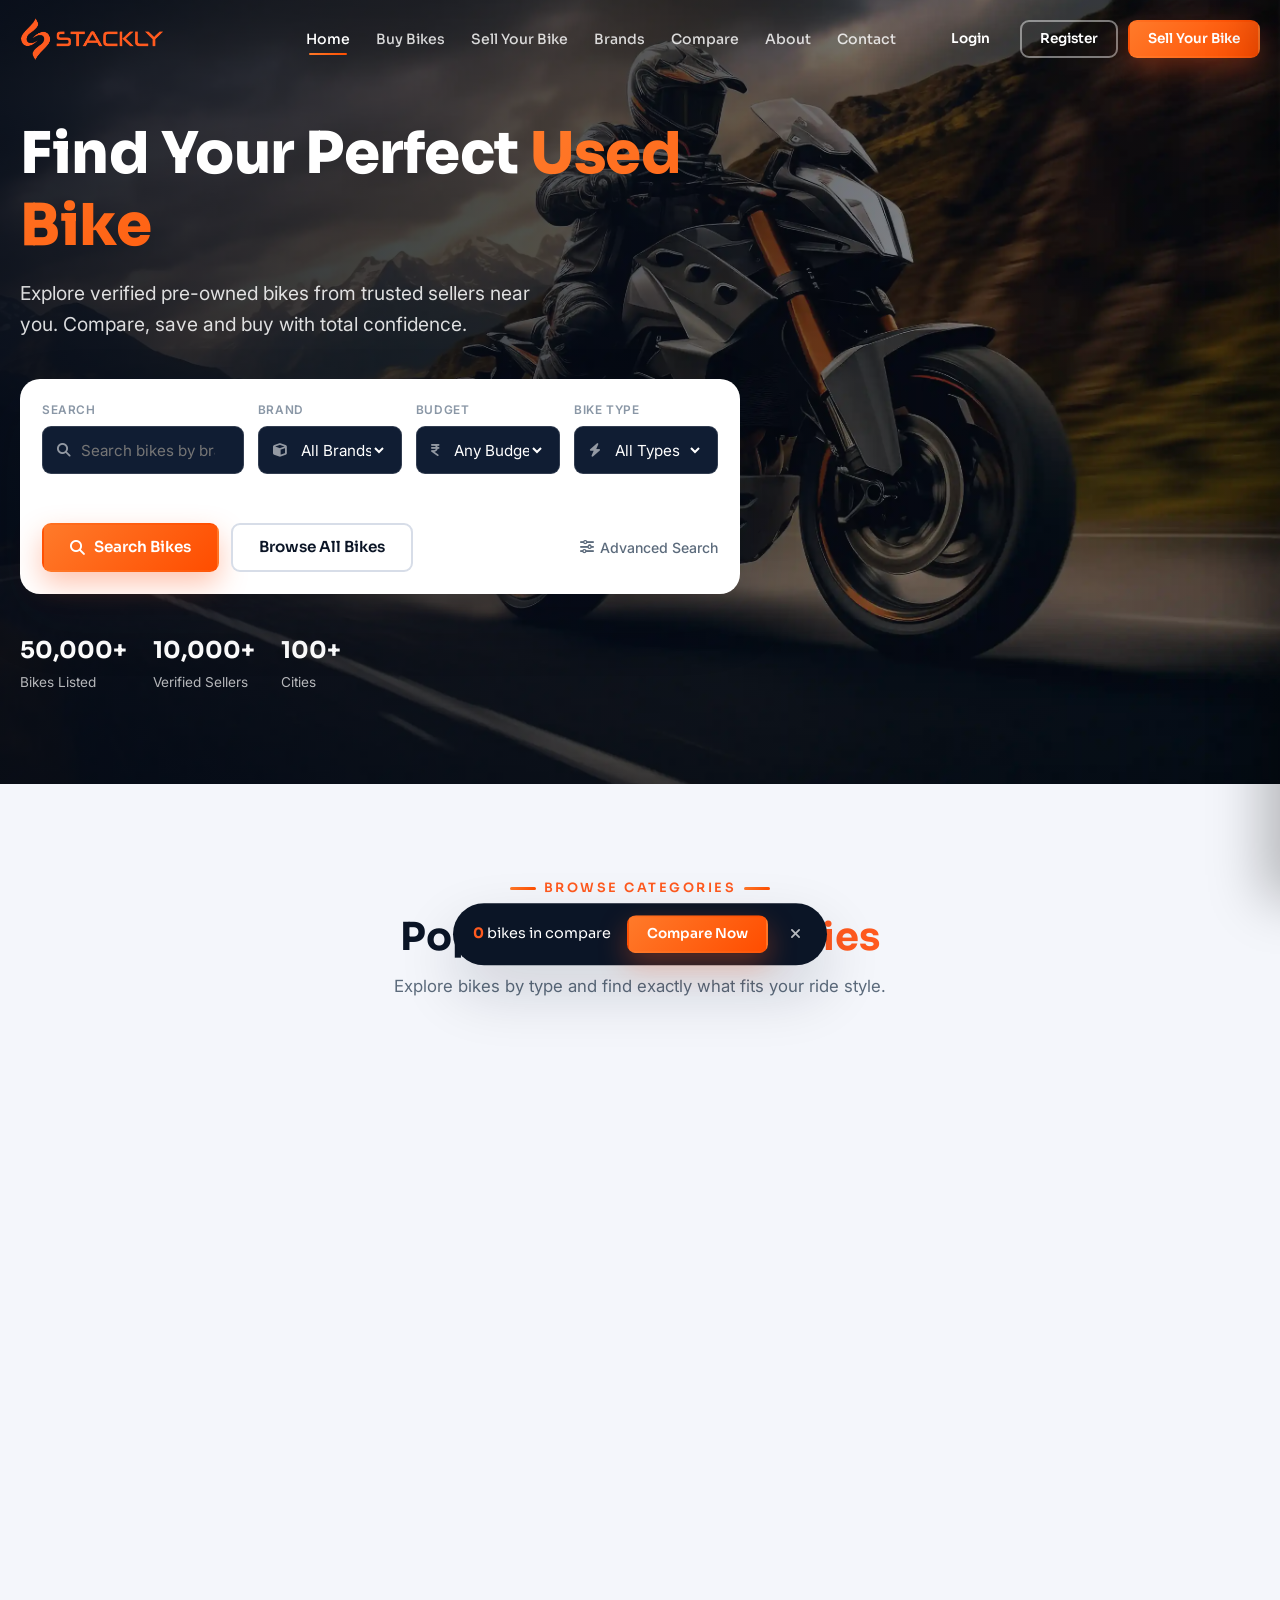
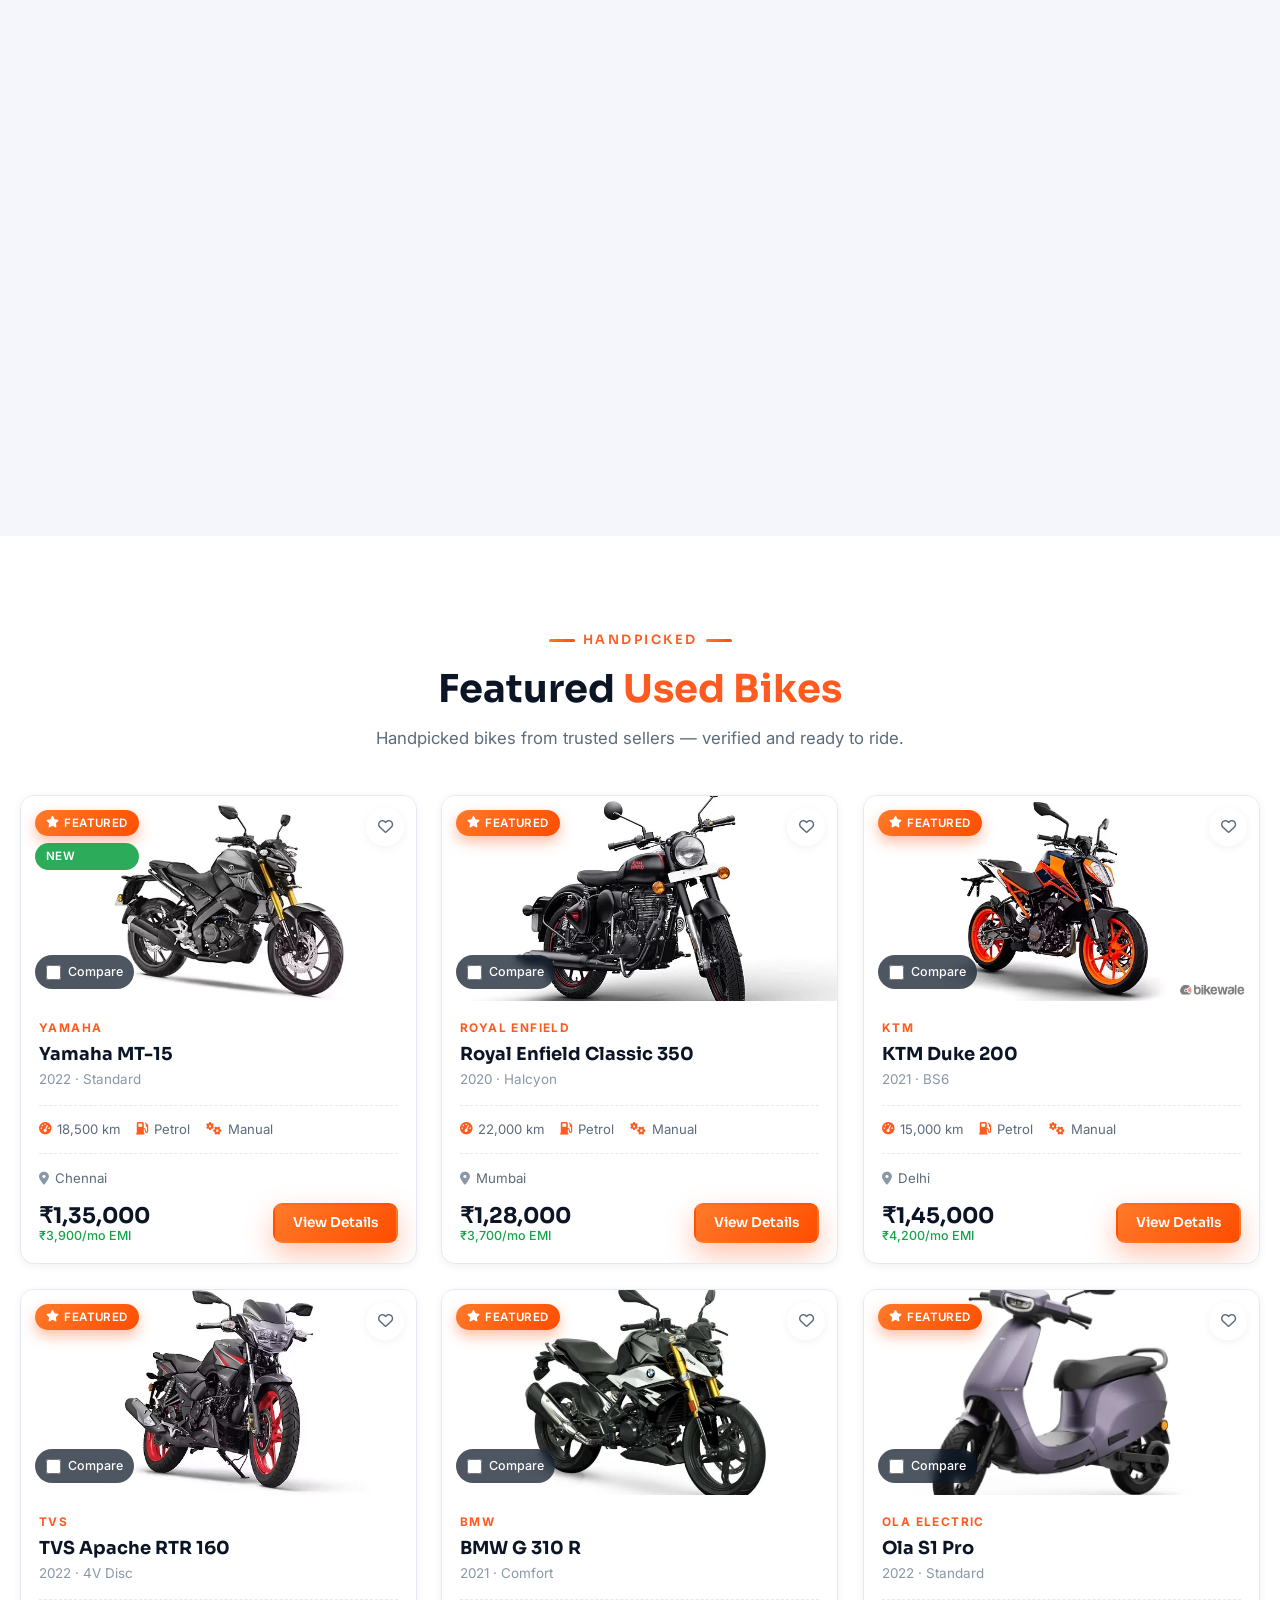
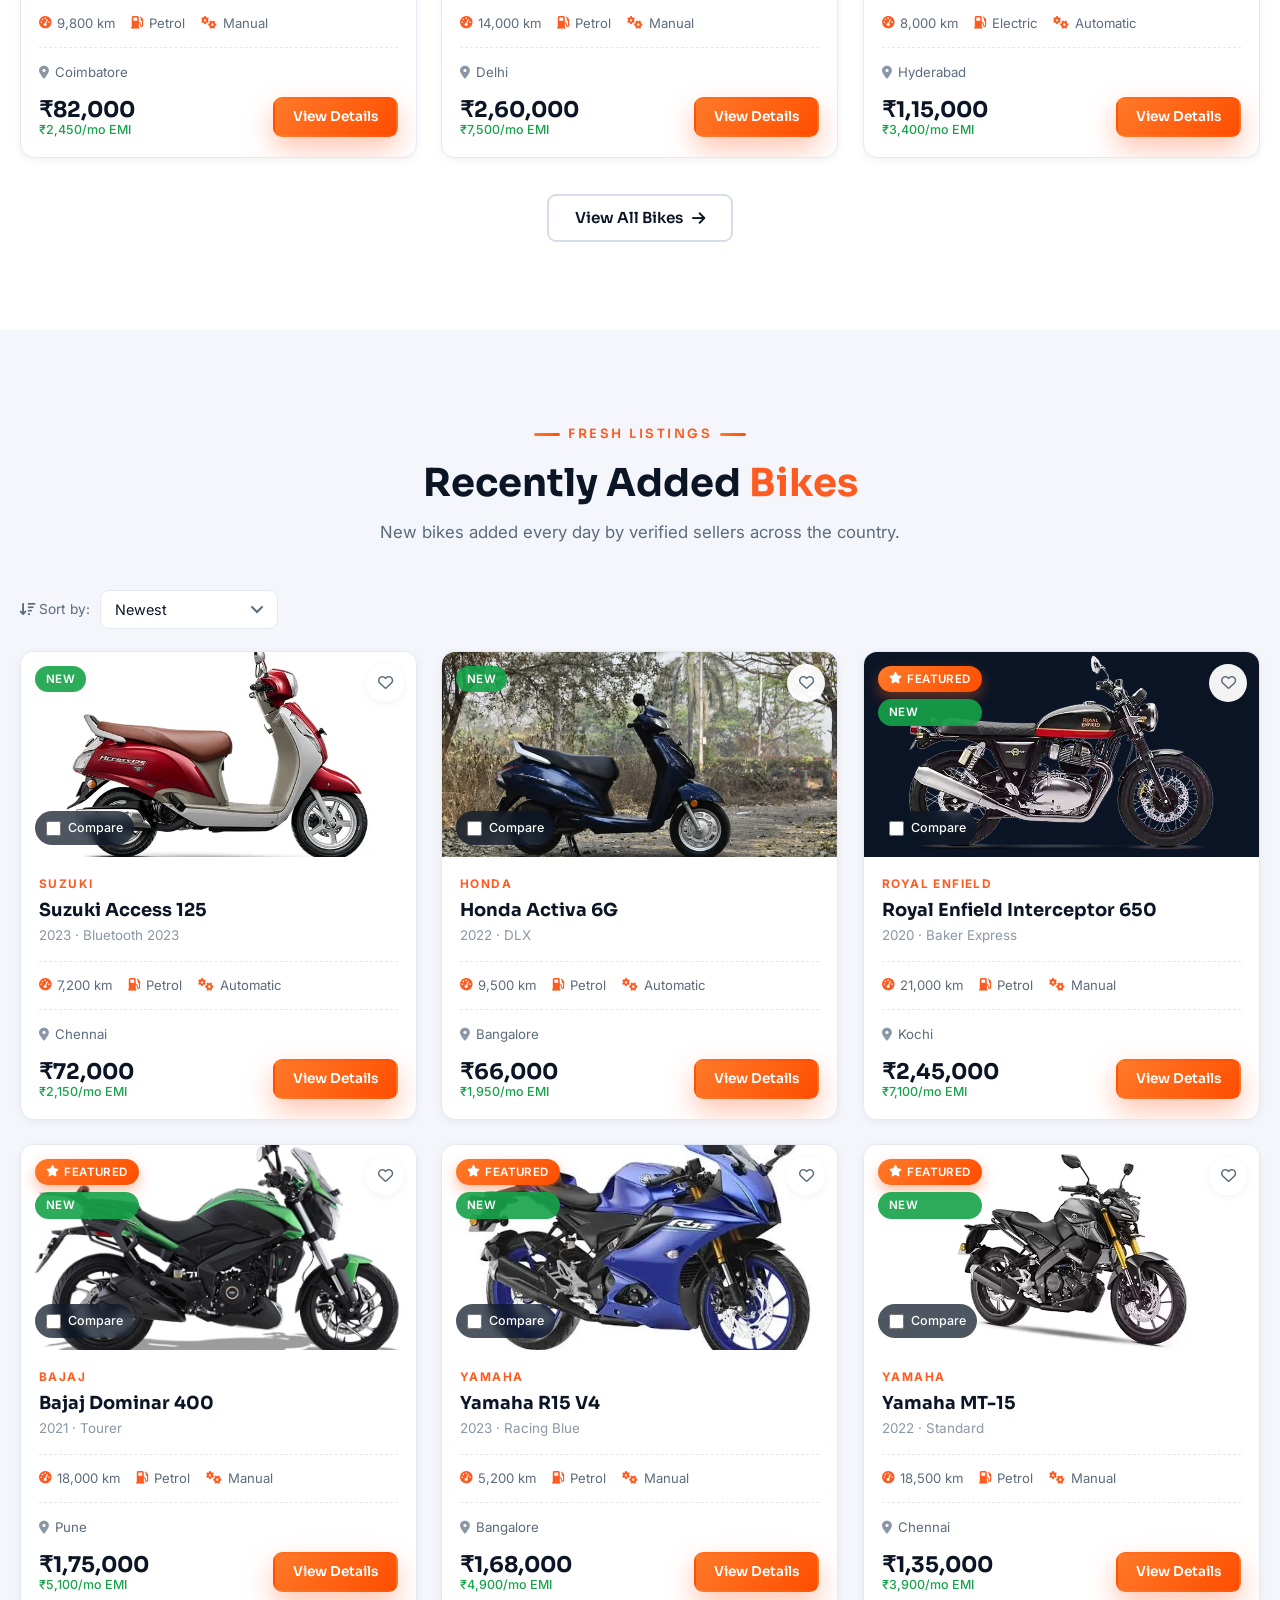
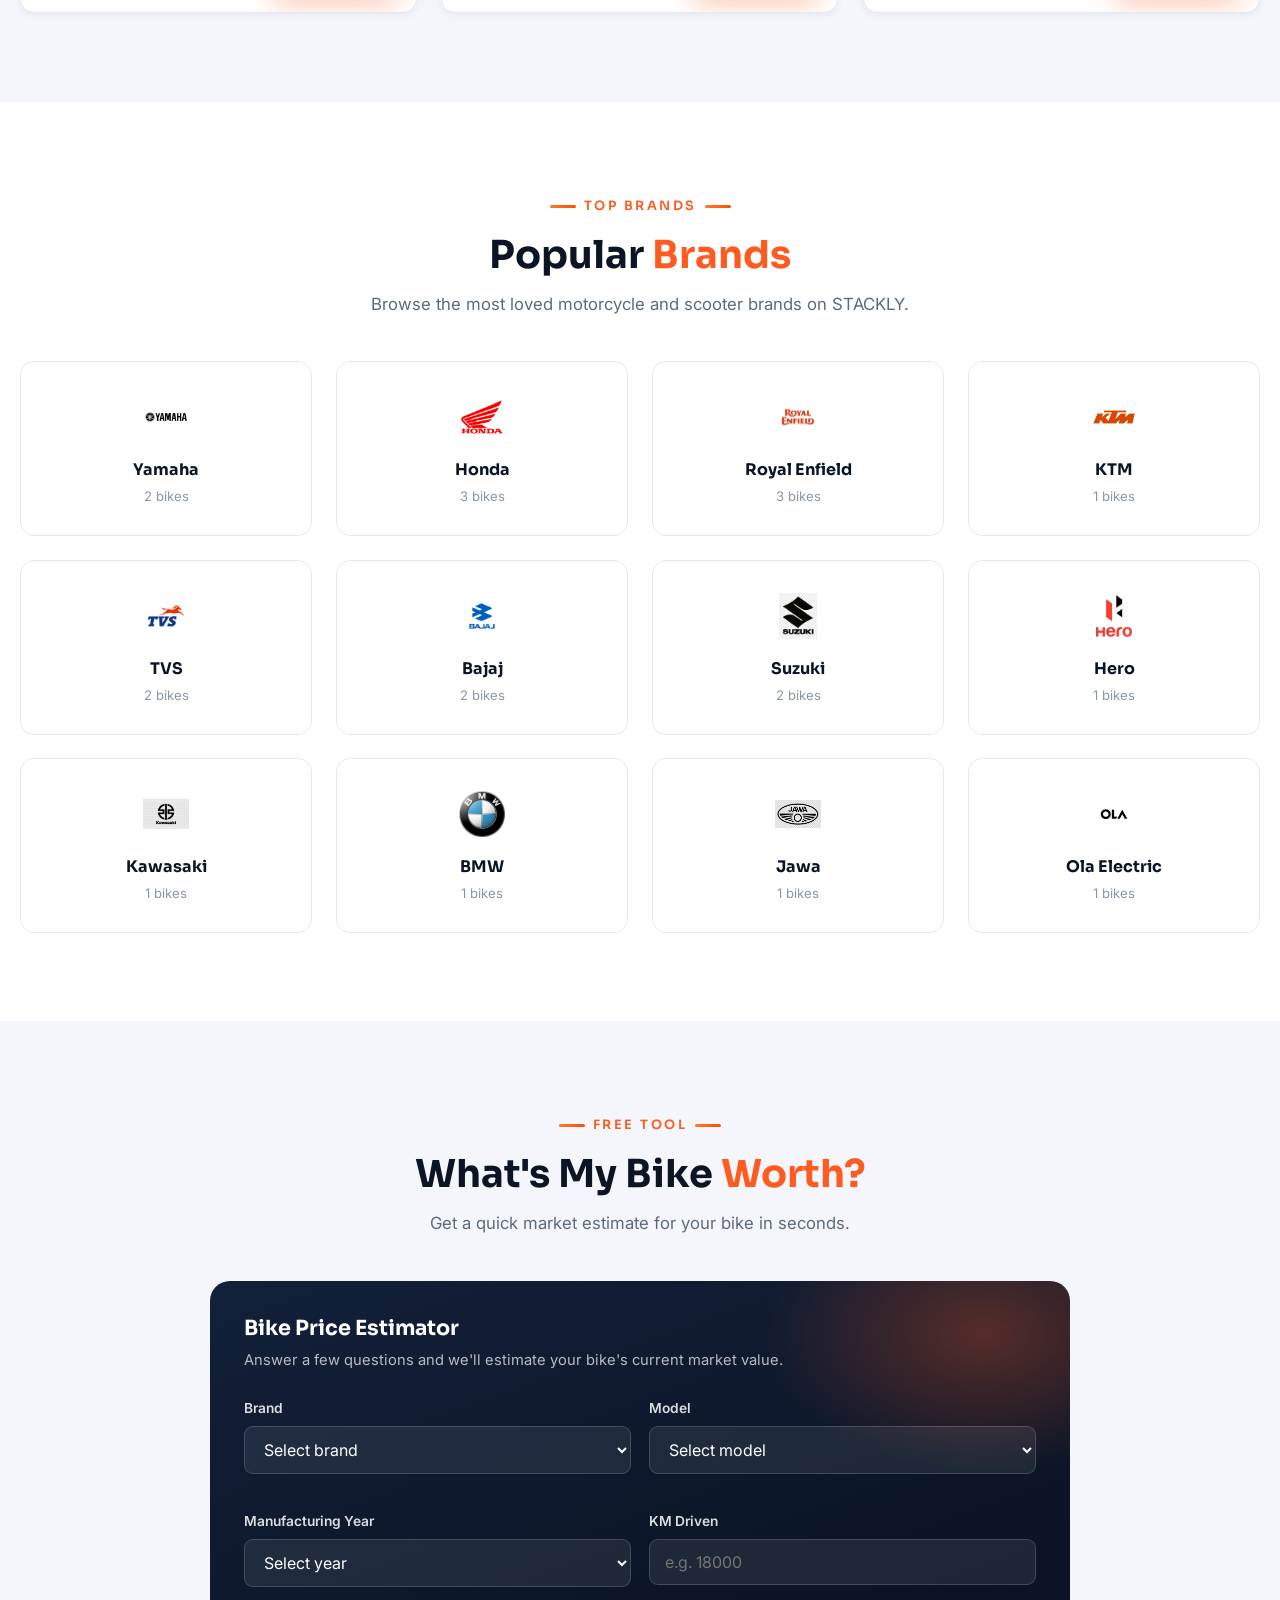
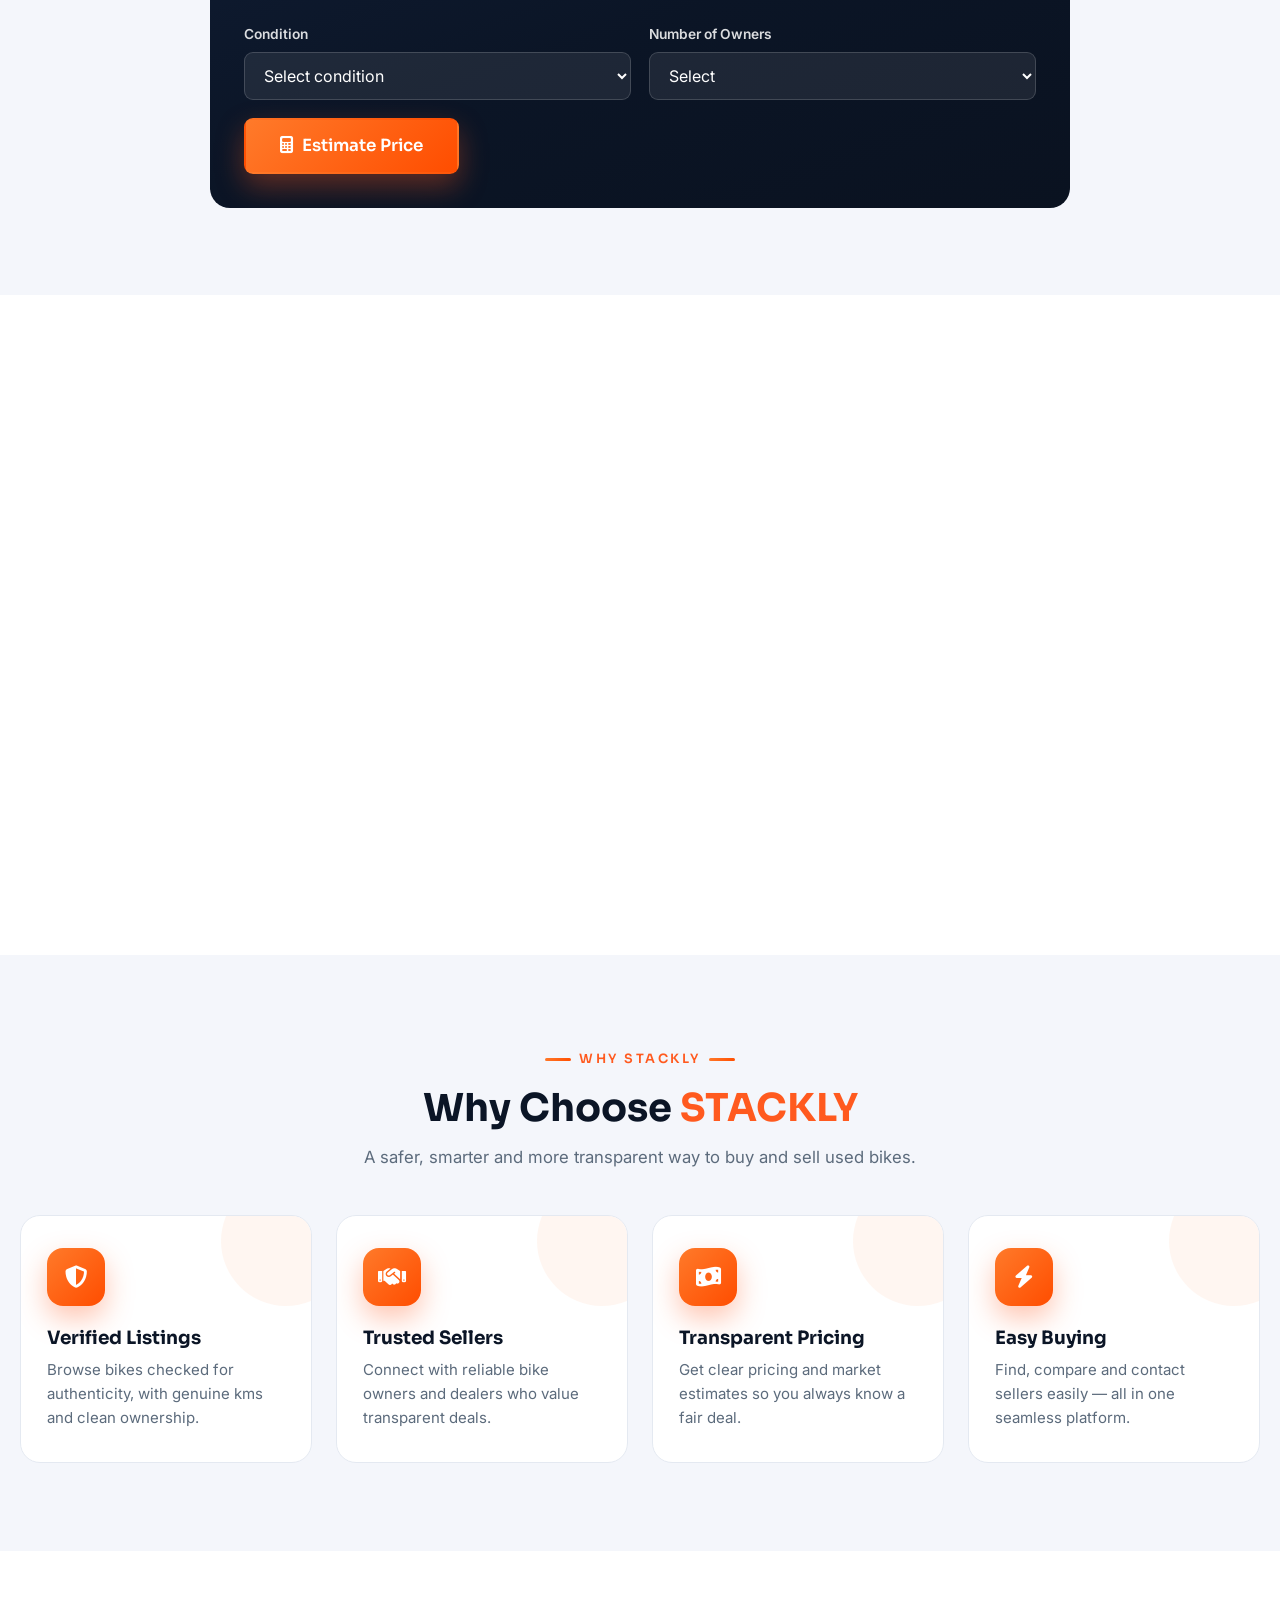
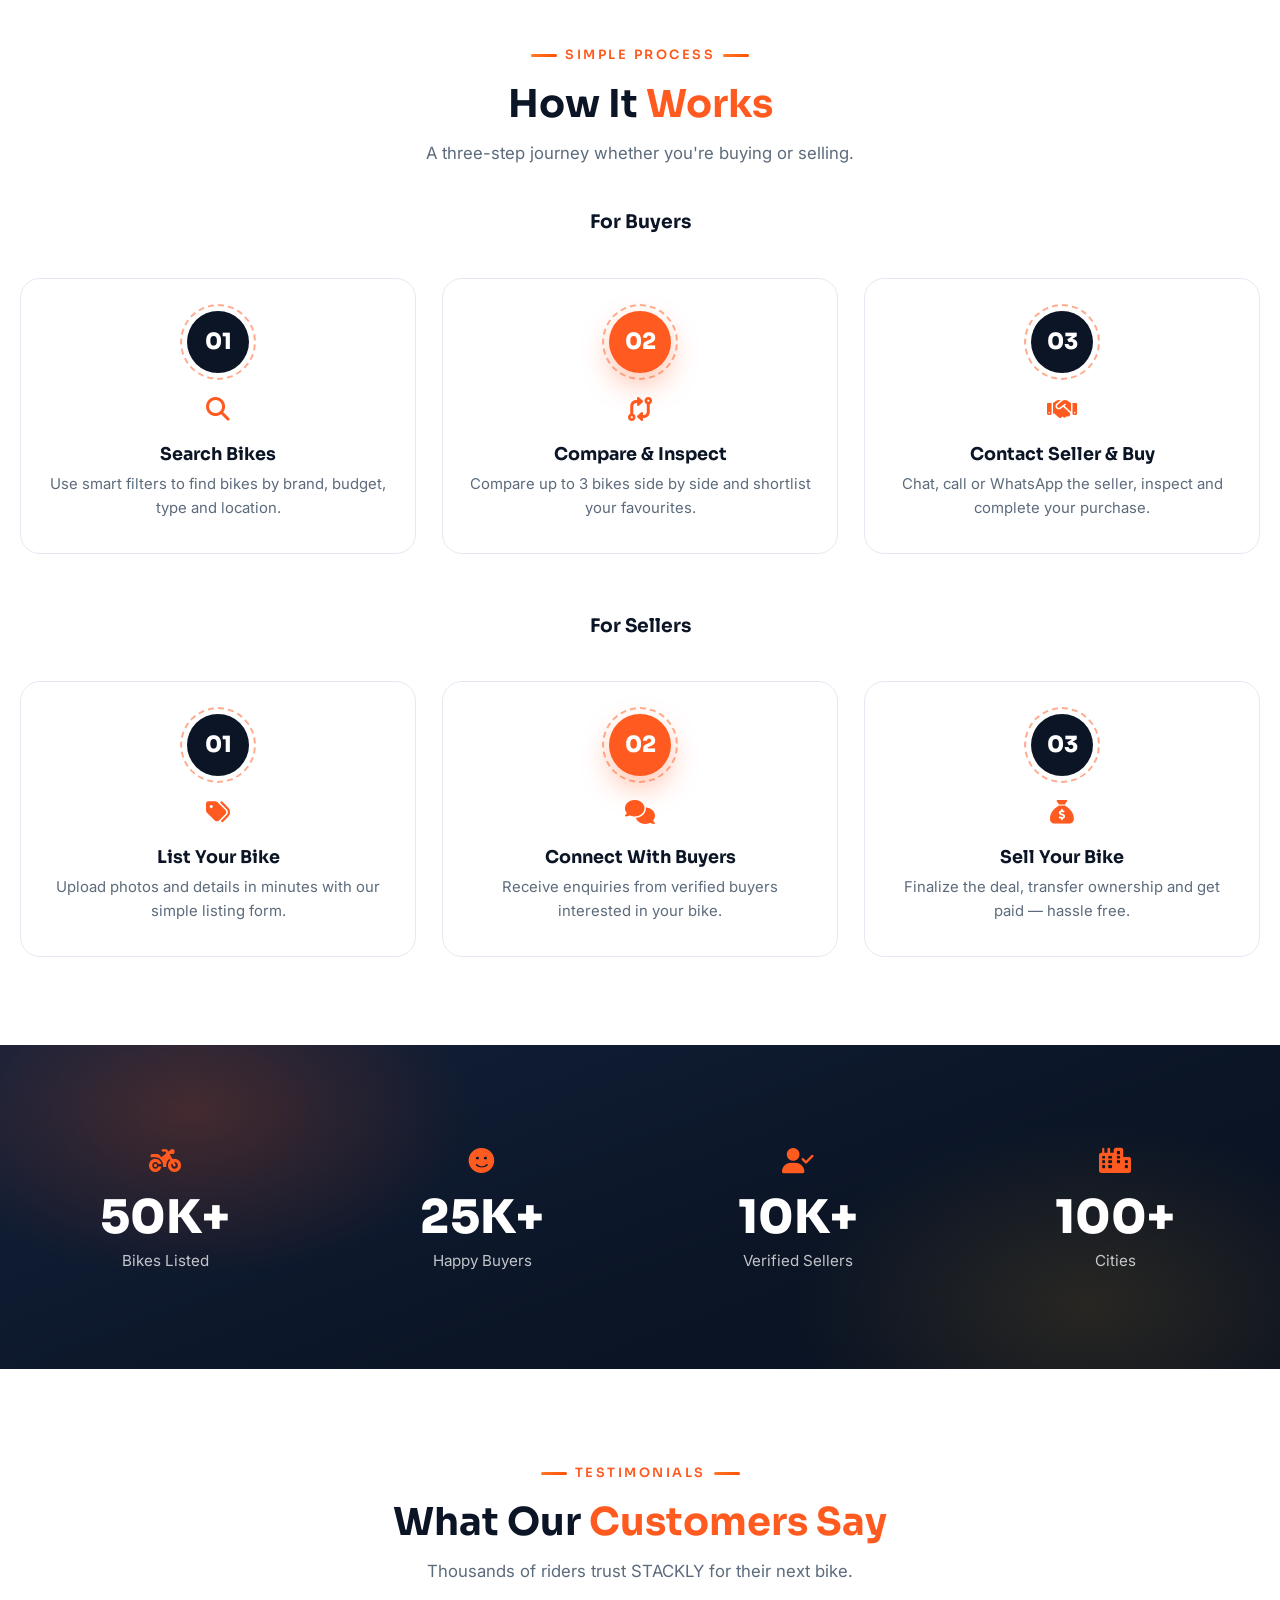
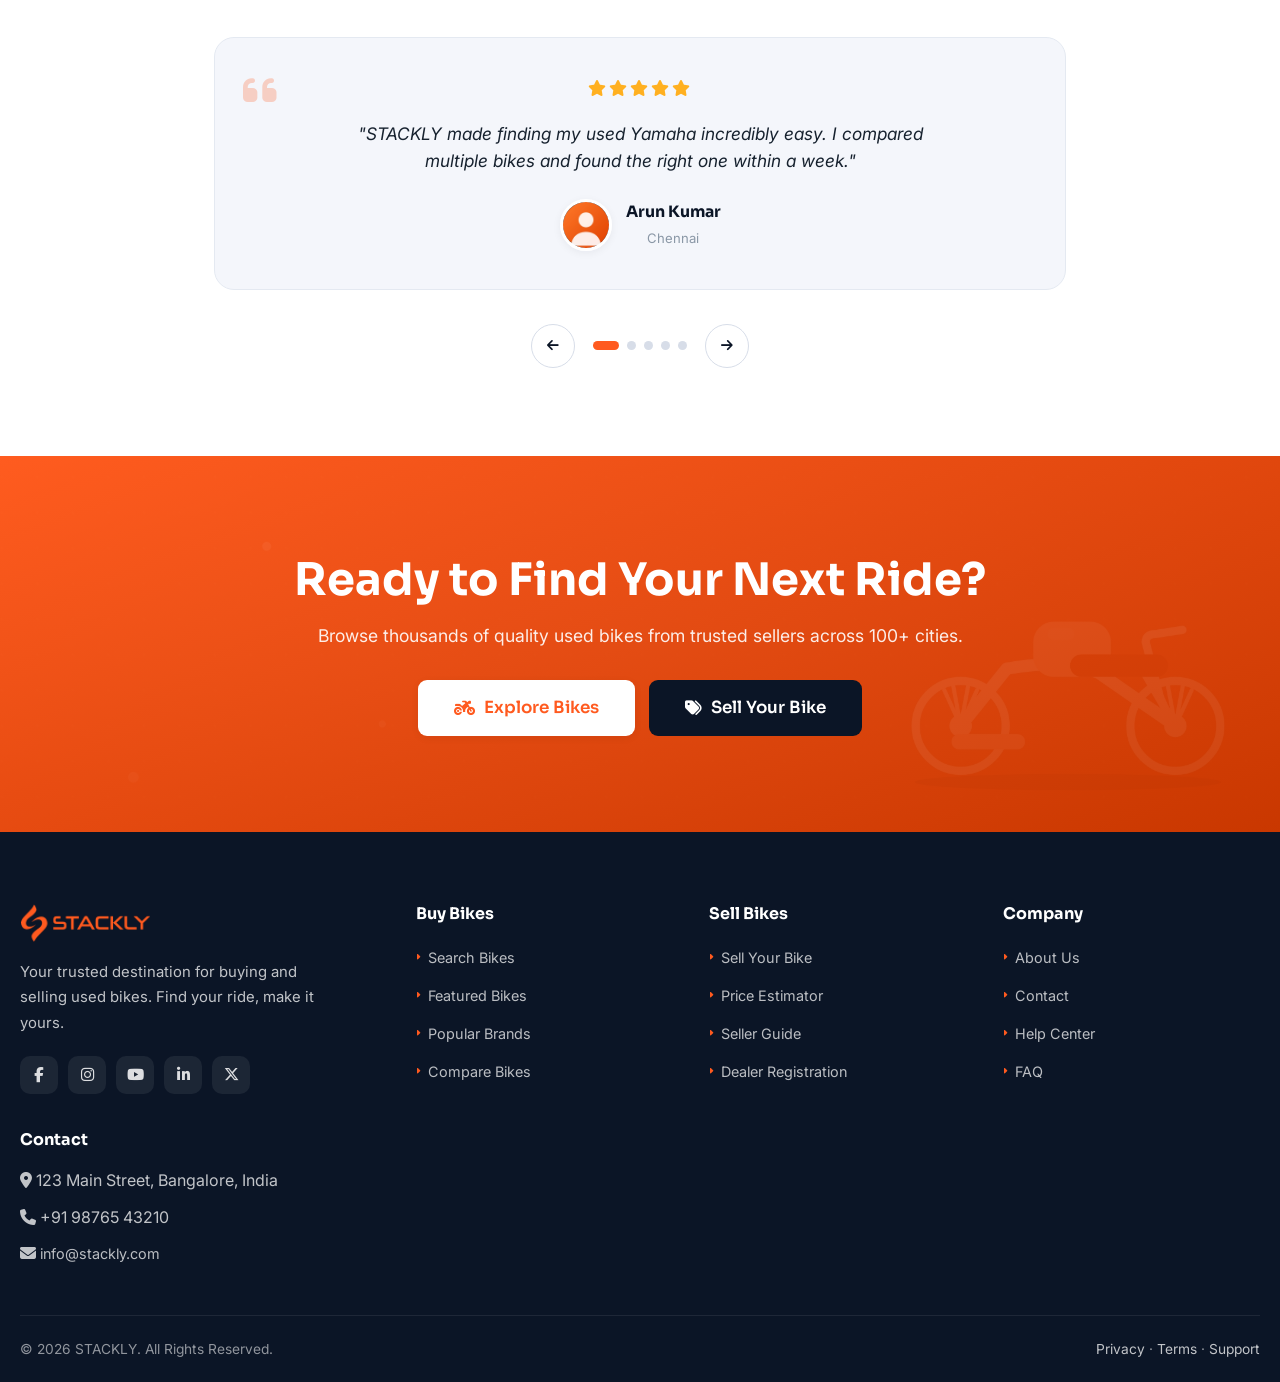
==== index.html @ 86ccc23c "first commit" ====
<!DOCTYPE html>
<html lang="en">
<head>
  <meta charset="UTF-8">
  <meta name="viewport" content="width=device-width, initial-scale=1.0">
  <title>STACKLY | Buy & Sell Used Bikes</title>
  <meta name="description" content="STACKLY is a trusted used bike marketplace to buy, sell, compare and discover pre-owned bikes near you.">
  <meta name="keywords" content="used bikes, buy used bikes, sell used bike, bike marketplace, second hand bikes, pre-owned motorcycles, scooter marketplace, bike price estimator, STACKLY">
  <meta name="author" content="STACKLY">
  <meta name="theme-color" content="#0b1526">

  <!-- Open Graph -->
  <meta property="og:type" content="website">
  <meta property="og:site_name" content="STACKLY">
  <meta property="og:title" content="STACKLY | Buy & Sell Used Bikes">
  <meta property="og:description" content="STACKLY is a trusted used bike marketplace to buy, sell, compare and discover pre-owned bikes near you.">
  <meta property="og:image" content="images/banners/hero-banner.webp">
  <meta name="twitter:card" content="summary_large_image">
  <meta name="twitter:title" content="STACKLY | Buy & Sell Used Bikes">
  <meta name="twitter:description" content="Find your perfect used bike from verified sellers near you.">

  <link rel="icon" href="images/logo/logo.webp" type="image/webp">
  <link rel="preconnect" href="https://fonts.googleapis.com">
  <link rel="preconnect" href="https://fonts.gstatic.com" crossorigin>
  <link href="https://fonts.googleapis.com/css2?family=Inter:wght@400;500;600;700&family=Sora:wght@500;600;700;800&display=swap" rel="stylesheet">
  <link rel="stylesheet" href="https://cdnjs.cloudflare.com/ajax/libs/font-awesome/6.5.2/css/all.min.css">
  <link rel="stylesheet" href="css/style.css">
  <link rel="stylesheet" href="css/pages.css">
  <link rel="stylesheet" href="css/responsive.css">
</head>
<body>

  <!-- ================= PAGE LOADER ================= -->
  <div class="page-loader" id="pageLoader" aria-hidden="true">
    <span class="loader-ring"></span>
    <p>Loading STACKLY&hellip;</p>
  </div>

  <!-- ================= HEADER ================= -->
  <header class="header" id="siteHeader">
    <div class="container header-inner">
      <a href="index.html" class="logo" aria-label="STACKLY home">
        <img src="images/logo/logo.webp" alt="STACKLY — used bike marketplace" width="143" height="44">
      </a>
      <nav class="nav" aria-label="Main navigation">
        <ul class="nav-list">
          <li><a href="index.html" class="nav-link active">Home</a></li>
          <li><a href="pages/bikes.html" class="nav-link">Buy Bikes</a></li>
          <li><a href="pages/sell-bike.html" class="nav-link">Sell Your Bike</a></li>
          <li><a href="pages/brands.html" class="nav-link">Brands</a></li>
          <li><a href="pages/compare.html" class="nav-link">Compare</a></li>
          <li><a href="pages/about.html" class="nav-link">About</a></li>
          <li><a href="pages/contact.html" class="nav-link">Contact</a></li>
        </ul>
      </nav>
      <div class="header-actions">
        <a href="pages/login.html" class="btn btn-ghost btn-sm">Login</a>
        <a href="pages/register.html" class="btn btn-outline btn-sm">Register</a>
        <a href="pages/sell-bike.html" class="btn btn-primary btn-sm hide-mobile">Sell Your Bike</a>
        <button class="hamburger" id="menuToggle" aria-label="Open menu" aria-expanded="false" aria-controls="mobileMenu">
          <span></span><span></span><span></span>
        </button>
      </div>
    </div>
  </header>

  <!-- ================= MOBILE MENU ================= -->
  <div class="menu-overlay" id="menuOverlay" aria-hidden="true"></div>
  <div class="mobile-menu" id="mobileMenu" aria-hidden="true">
    <div class="mobile-menu-head">
      <img src="images/logo/logo.webp" alt="STACKLY" width="132" height="34">
      <button class="menu-close" id="menuClose" aria-label="Close menu"><i class="fa-solid fa-xmark"></i></button>
    </div>
    <nav aria-label="Mobile navigation">
      <ul class="mobile-nav-list">
        <li><a href="index.html" class="mobile-nav-link active"><i class="fa-solid fa-house"></i> Home</a></li>
        <li><a href="pages/bikes.html" class="mobile-nav-link"><i class="fa-solid fa-motorcycle"></i> Buy Bikes</a></li>
        <li><a href="pages/sell-bike.html" class="mobile-nav-link"><i class="fa-solid fa-tags"></i> Sell Your Bike</a></li>
        <li><a href="pages/brands.html" class="mobile-nav-link"><i class="fa-solid fa-cube"></i> Brands</a></li>
        <li><a href="pages/compare.html" class="mobile-nav-link"><i class="fa-solid fa-code-compare"></i> Compare</a></li>
        <li><a href="pages/about.html" class="mobile-nav-link"><i class="fa-solid fa-circle-info"></i> About</a></li>
        <li><a href="pages/contact.html" class="mobile-nav-link"><i class="fa-solid fa-envelope"></i> Contact</a></li>
      </ul>
    </nav>
    <div class="mobile-menu-actions">
      <a href="pages/login.html" class="btn btn-outline-dark btn-block">Login</a>
      <a href="pages/register.html" class="btn btn-dark btn-block">Register</a>
      <a href="pages/sell-bike.html" class="btn btn-primary btn-block">Sell Your Bike</a>
    </div>
  </div>



  <main>
    <!-- ================= HERO ================= -->
    <section class="hero hero-home">
      <div class="container">
        <div class="hero-content">
          <h1 class="hero-title">Find Your Perfect <span class="grad">Used Bike</span></h1>
          <p class="hero-subtitle">Explore verified pre-owned bikes from trusted sellers near you. Compare, save and buy with total confidence.</p>

          <form class="hero-search" id="heroSearchForm" action="#" method="get" role="search">
            <div class="search-panel">
              <div class="search-grid">
                <div class="search-field">
                  <label for="hKeyword">Search</label>
                  <div class="field-control">
                    <i class="fa-solid fa-magnifying-glass"></i>
                    <input type="search" id="hKeyword" placeholder="Search bikes by brand, model or keyword" autocomplete="off">
                  </div>
                </div>
                <div class="search-field">
                  <label for="hBrand">Brand</label>
                  <div class="field-control">
                    <i class="fa-solid fa-cube"></i>
                    <select id="hBrand">
                      <option value="">All Brands</option>
                      <option>Yamaha</option><option>Honda</option><option>Royal Enfield</option>
                      <option>KTM</option><option>TVS</option><option>Bajaj</option>
                      <option>Suzuki</option><option>Hero</option><option>Kawasaki</option>
                      <option>BMW</option><option>Jawa</option><option>Ola Electric</option>
                    </select>
                  </div>
                </div>
                <div class="search-field">
                  <label for="hBudget">Budget</label>
                  <div class="field-control">
                    <i class="fa-solid fa-indian-rupee-sign"></i>
                    <select id="hBudget">
                      <option value="">Any Budget</option>
                      <option value="u50">Under ₹50,000</option>
                      <option value="50-100">₹50K – ₹1L</option>
                      <option value="100-200">₹1L – ₹2L</option>
                      <option value="200-500">₹2L – ₹5L</option>
                      <option value="500+">Above ₹5L</option>
                    </select>
                  </div>
                </div>
                <div class="search-field">
                  <label for="hType">Bike Type</label>
                  <div class="field-control">
                    <i class="fa-solid fa-bolt"></i>
                    <select id="hType">
                      <option value="">All Types</option>
                      <option>Commuter</option><option>Sports</option><option>Cruiser</option>
                      <option>Scooters</option><option>Adventure</option><option>Electric</option>
                    </select>
                  </div>
                </div>
              </div>

              <div class="advanced-fields" id="advancedFields">
                <div class="search-field">
                  <label for="hFuel">Fuel Type</label>
                  <div class="field-control">
                    <i class="fa-solid fa-gas-pump"></i>
                    <select id="hFuel">
                      <option value="">Any Fuel</option>
                      <option>Petrol</option><option>Diesel</option><option>Electric</option>
                    </select>
                  </div>
                </div>
                <div class="search-field">
                  <label for="hTrans">Transmission</label>
                  <div class="field-control">
                    <i class="fa-solid fa-gears"></i>
                    <select id="hTrans">
                      <option value="">Any</option>
                      <option>Manual</option><option>Automatic</option>
                    </select>
                  </div>
                </div>
                <div class="search-field">
                  <label for="hYear">Model Year</label>
                  <div class="field-control">
                    <i class="fa-solid fa-calendar-days"></i>
                    <select id="hYear">
                      <option value="">Any Year</option>
                      <option value="2024">2024 &amp; newer</option>
                      <option value="2022">2022 &amp; newer</option>
                      <option value="2020">2020 &amp; newer</option>
                    </select>
                  </div>
                </div>
                <div class="search-field">
                  <label for="hKm">Max KM</label>
                  <div class="field-control">
                    <i class="fa-solid fa-gauge-high"></i>
                    <select id="hKm">
                      <option value="">Any KM</option>
                      <option value="10000">Under 10,000</option>
                      <option value="20000">Under 20,000</option>
                      <option value="30000">Under 30,000</option>
                    </select>
                  </div>
                </div>
              </div>

              <div class="search-panel-actions">
                <a href="pages/bikes.html" class="btn btn-primary" id="heroSearchBtn"><i class="fa-solid fa-magnifying-glass"></i> Search Bikes</a>
                <a href="pages/bikes.html" class="btn btn-outline-dark">Browse All Bikes</a>
                <button type="button" class="search-advanced" id="advancedToggle">
                  <i class="fa-solid fa-sliders"></i> Advanced Search
                </button>
              </div>
            </div>
          </form>

          <div class="hero-stats">
            <div class="hero-stat"><b>50,000+</b><span>Bikes Listed</span></div>
            <div class="hero-stat"><b>10,000+</b><span>Verified Sellers</span></div>
            <div class="hero-stat"><b>100+</b><span>Cities</span></div>
          </div>
        </div>
      </div>
    </section>

    <!-- ================= CATEGORIES ================= -->
    <section class="section" id="categories">
      <div class="container">
        <div class="section-head center reveal">
          <span class="eyebrow">Browse Categories</span>
          <h2 class="section-title">Popular Bike <span class="accent">Categories</span></h2>
          <p class="section-subtitle">Explore bikes by type and find exactly what fits your ride style.</p>
        </div>
        <div class="grid grid-cards-lg" id="categoryGrid"><!-- injected by JS --></div>
      </div>
    </section>

    <!-- ================= FEATURED BIKES ================= -->
    <section class="section section-white">
      <div class="container">
        <div class="section-head center reveal">
          <span class="eyebrow">Handpicked</span>
          <h2 class="section-title">Featured <span class="accent">Used Bikes</span></h2>
          <p class="section-subtitle">Handpicked bikes from trusted sellers — verified and ready to ride.</p>
        </div>
        <div class="grid grid-cards-lg" id="featuredBikes"><!-- injected by JS --></div>
        <div class="load-more-wrap reveal">
          <a href="pages/bikes.html" class="btn btn-outline-dark">View All Bikes <i class="fa-solid fa-arrow-right"></i></a>
        </div>
      </div>
    </section>

    <!-- ================= LATEST BIKES ================= -->
    <section class="section" id="latest">
      <div class="container">
        <div class="section-head center reveal">
          <span class="eyebrow">Fresh Listings</span>
          <h2 class="section-title">Recently Added <span class="accent">Bikes</span></h2>
          <p class="section-subtitle">New bikes added every day by verified sellers across the country.</p>
        </div>
        <div class="results-bar reveal">
          <div class="sort-box">
            <label for="latestSort"><i class="fa-solid fa-arrow-down-wide-short"></i> Sort by:</label>
            <select class="sort-select" id="latestSort">
              <option value="newest">Newest</option>
              <option value="price-low">Price: Low to High</option>
              <option value="price-high">Price: High to Low</option>
              <option value="views">Most Viewed</option>
            </select>
          </div>
        </div>
        <div class="grid grid-cards-lg" id="latestBikes"><!-- injected by JS --></div>
      </div>
    </section>

    <!-- ================= POPULAR BRANDS ================= -->
    <section class="section section-white">
      <div class="container">
        <div class="section-head center reveal">
          <span class="eyebrow">Top Brands</span>
          <h2 class="section-title">Popular <span class="accent">Brands</span></h2>
          <p class="section-subtitle">Browse the most loved motorcycle and scooter brands on STACKLY.</p>
        </div>
        <div class="grid grid-cards" id="homeBrands"><!-- injected by JS --></div>
      </div>
    </section>

    <!-- ================= PRICE ESTIMATOR ================= -->
    <section class="section" id="estimator">
      <div class="container">
        <div class="section-head center reveal">
          <span class="eyebrow">Free Tool</span>
          <h2 class="section-title">What's My Bike <span class="accent">Worth?</span></h2>
          <p class="section-subtitle">Get a quick market estimate for your bike in seconds.</p>
        </div>
        <div class="estimator-card est-box reveal">
          <h3>Bike Price Estimator</h3>
          <p class="est-sub">Answer a few questions and we'll estimate your bike's current market value.</p>
          <form id="estimatorForm" novalidate>
            <div class="form-row">
              <div class="form-group">
                <label for="estBrand">Brand</label>
                <select class="form-control" id="estBrand" required>
                  <option value="">Select brand</option>
                  <option>Yamaha</option><option>Honda</option><option>Royal Enfield</option>
                  <option>KTM</option><option>TVS</option><option>Bajaj</option>
                  <option>Suzuki</option><option>Hero</option><option>Kawasaki</option>
                  <option>BMW</option><option>Jawa</option><option>Ola Electric</option>
                </select>
              </div>
              <div class="form-group">
                <label for="estModel">Model</label>
                <select class="form-control" id="estModel" required>
                  <option value="">Select model</option>
                </select>
              </div>
              <div class="form-group">
                <label for="estYear">Manufacturing Year</label>
                <select class="form-control" id="estYear" required>
                  <option value="">Select year</option>
                </select>
              </div>
              <div class="form-group">
                <label for="estKm">KM Driven</label>
                <input class="form-control" type="number" id="estKm" placeholder="e.g. 18000" min="0" max="300000" required>
              </div>
              <div class="form-group">
                <label for="estCond">Condition</label>
                <select class="form-control" id="estCond" required>
                  <option value="">Select condition</option>
                  <option>Excellent</option><option>Very Good</option><option>Good</option><option>Fair</option>
                </select>
              </div>
              <div class="form-group">
                <label for="estOwners">Number of Owners</label>
                <select class="form-control" id="estOwners" required>
                  <option value="">Select</option>
                  <option value="1">1</option><option value="2">2</option><option value="3">3</option>
                  <option value="4">4+</option>
                </select>
              </div>
            </div>
            <button type="submit" class="btn btn-primary btn-lg"><i class="fa-solid fa-calculator"></i> Estimate Price</button>
          </form>
          <div class="est-result" id="estResult">
            <div class="est-label">Estimated Market Value</div>
            <div class="est-range">₹0 – ₹0</div>
            <div class="est-note"></div>
            <p class="est-disclaimer">*This is an estimated value based on market data and is not a guaranteed selling price. Final price depends on inspection and demand.</p>
          </div>
        </div>
      </div>
    </section>

    <!-- ================= LOCATIONS ================= -->
    <section class="section section-white">
      <div class="container">
        <div class="section-head center reveal">
          <span class="eyebrow">Nationwide</span>
          <h2 class="section-title">Find Bikes <span class="accent">Near You</span></h2>
          <p class="section-subtitle">Popular locations where buyers and sellers connect every day.</p>
        </div>
        <div class="grid grid-cards" id="cityGrid"><!-- injected by JS --></div>
      </div>
    </section>

    <!-- ================= WHY CHOOSE ================= -->
    <section class="section" id="why">
      <div class="container">
        <div class="section-head center reveal">
          <span class="eyebrow">Why STACKLY</span>
          <h2 class="section-title">Why Choose <span class="accent">STACKLY</span></h2>
          <p class="section-subtitle">A safer, smarter and more transparent way to buy and sell used bikes.</p>
        </div>
        <div class="grid grid-cards">
          <div class="feature-card reveal">
            <div class="feature-icon"><i class="fa-solid fa-shield-halved"></i></div>
            <h3>Verified Listings</h3>
            <p>Browse bikes checked for authenticity, with genuine kms and clean ownership.</p>
          </div>
          <div class="feature-card reveal">
            <div class="feature-icon"><i class="fa-solid fa-handshake"></i></div>
            <h3>Trusted Sellers</h3>
            <p>Connect with reliable bike owners and dealers who value transparent deals.</p>
          </div>
          <div class="feature-card reveal">
            <div class="feature-icon"><i class="fa-solid fa-money-bill-wave"></i></div>
            <h3>Transparent Pricing</h3>
            <p>Get clear pricing and market estimates so you always know a fair deal.</p>
          </div>
          <div class="feature-card reveal">
            <div class="feature-icon"><i class="fa-solid fa-bolt"></i></div>
            <h3>Easy Buying</h3>
            <p>Find, compare and contact sellers easily — all in one seamless platform.</p>
          </div>
        </div>
      </div>
    </section>

    <!-- ================= HOW IT WORKS ================= -->
    <section class="section section-white">
      <div class="container">
        <div class="section-head center reveal">
          <span class="eyebrow">Simple Process</span>
          <h2 class="section-title">How It <span class="accent">Works</span></h2>
          <p class="section-subtitle">A three-step journey whether you're buying or selling.</p>
        </div>

        <div class="section-head center reveal">
          <h3 style="margin-bottom:22px">For Buyers</h3>
        </div>
        <div class="steps-wrap reveal">
          <div class="step-card">
            <div class="step-num">01</div>
            <div class="step-icon"><i class="fa-solid fa-magnifying-glass"></i></div>
            <h3>Search Bikes</h3>
            <p>Use smart filters to find bikes by brand, budget, type and location.</p>
          </div>
          <div class="step-card">
            <div class="step-num">02</div>
            <div class="step-icon"><i class="fa-solid fa-code-compare"></i></div>
            <h3>Compare &amp; Inspect</h3>
            <p>Compare up to 3 bikes side by side and shortlist your favourites.</p>
          </div>
          <div class="step-card">
            <div class="step-num">03</div>
            <div class="step-icon"><i class="fa-solid fa-handshake"></i></div>
            <h3>Contact Seller &amp; Buy</h3>
            <p>Chat, call or WhatsApp the seller, inspect and complete your purchase.</p>
          </div>
        </div>

        <div class="section-head center reveal mt-60">
          <h3>For Sellers</h3>
        </div>
        <div class="steps-wrap reveal">
          <div class="step-card">
            <div class="step-num">01</div>
            <div class="step-icon"><i class="fa-solid fa-tags"></i></div>
            <h3>List Your Bike</h3>
            <p>Upload photos and details in minutes with our simple listing form.</p>
          </div>
          <div class="step-card">
            <div class="step-num">02</div>
            <div class="step-icon"><i class="fa-solid fa-comments"></i></div>
            <h3>Connect With Buyers</h3>
            <p>Receive enquiries from verified buyers interested in your bike.</p>
          </div>
          <div class="step-card">
            <div class="step-num">03</div>
            <div class="step-icon"><i class="fa-solid fa-sack-dollar"></i></div>
            <h3>Sell Your Bike</h3>
            <p>Finalize the deal, transfer ownership and get paid — hassle free.</p>
          </div>
        </div>
      </div>
    </section>

    <!-- ================= STATS ================= -->
    <section class="stats-section">
      <div class="container">
        <div class="stats-grid">
          <div class="stat-item reveal">
            <div class="stat-icon"><i class="fa-solid fa-motorcycle"></i></div>
            <div class="stat-count" data-count="50" data-suffix="K+">0</div>
            <span>Bikes Listed</span>
          </div>
          <div class="stat-item reveal">
            <div class="stat-icon"><i class="fa-solid fa-face-smile"></i></div>
            <div class="stat-count" data-count="25" data-suffix="K+">0</div>
            <span>Happy Buyers</span>
          </div>
          <div class="stat-item reveal">
            <div class="stat-icon"><i class="fa-solid fa-user-check"></i></div>
            <div class="stat-count" data-count="10" data-suffix="K+">0</div>
            <span>Verified Sellers</span>
          </div>
          <div class="stat-item reveal">
            <div class="stat-icon"><i class="fa-solid fa-city"></i></div>
            <div class="stat-count" data-count="100" data-suffix="+">0</div>
            <span>Cities</span>
          </div>
        </div>
      </div>
    </section>

    <!-- ================= TESTIMONIALS ================= -->
    <section class="section testi-section" id="reviews">
      <div class="container">
        <div class="section-head center reveal">
          <span class="eyebrow">Testimonials</span>
          <h2 class="section-title">What Our <span class="accent">Customers Say</span></h2>
          <p class="section-subtitle">Thousands of riders trust STACKLY for their next bike.</p>
        </div>

        <div class="testi-slider reveal">
          <div class="testi-track">
            <div class="testi-slide">
              <div class="testi-card">
                <span class="quote"><i class="fa-solid fa-quote-left"></i></span>
                <div class="testi-stars"><i class="fa-solid fa-star"></i><i class="fa-solid fa-star"></i><i class="fa-solid fa-star"></i><i class="fa-solid fa-star"></i><i class="fa-solid fa-star"></i></div>
                <p class="testi-text">"STACKLY made finding my used Yamaha incredibly easy. I compared multiple bikes and found the right one within a week."</p>
                <div class="testi-user">
                  <img src="images/users/user-1.webp" alt="Arun Kumar avatar">
                  <div><b>Arun Kumar</b><span>Chennai</span></div>
                </div>
              </div>
            </div>
            <div class="testi-slide">
              <div class="testi-card">
                <span class="quote"><i class="fa-solid fa-quote-left"></i></span>
                <div class="testi-stars"><i class="fa-solid fa-star"></i><i class="fa-solid fa-star"></i><i class="fa-solid fa-star"></i><i class="fa-solid fa-star"></i><i class="fa-solid fa-star"></i></div>
                <p class="testi-text">"The price estimator was spot on. I sold my Activa above my expected price and the entire process was smooth and transparent."</p>
                <div class="testi-user">
                  <img src="images/users/user-2.webp" alt="Priya Sharma avatar">
                  <div><b>Priya Sharma</b><span>Bangalore</span></div>
                </div>
              </div>
            </div>
            <div class="testi-slide">
              <div class="testi-card">
                <span class="quote"><i class="fa-solid fa-quote-left"></i></span>
                <div class="testi-stars"><i class="fa-solid fa-star"></i><i class="fa-solid fa-star"></i><i class="fa-solid fa-star"></i><i class="fa-solid fa-star"></i><i class="fa-solid fa-star-half-stroke"></i></div>
                <p class="testi-text">"Verified listings actually mean verified here. The seller was genuine and the bike matched the photos perfectly. Highly recommended."</p>
                <div class="testi-user">
                  <img src="images/users/user-3.webp" alt="Rahul Nair avatar">
                  <div><b>Rahul Nair</b><span>Kochi</span></div>
                </div>
              </div>
            </div>
            <div class="testi-slide">
              <div class="testi-card">
                <span class="quote"><i class="fa-solid fa-quote-left"></i></span>
                <div class="testi-stars"><i class="fa-solid fa-star"></i><i class="fa-solid fa-star"></i><i class="fa-solid fa-star"></i><i class="fa-solid fa-star"></i><i class="fa-solid fa-star"></i></div>
                <p class="testi-text">"As a first-time buyer, the comparison tool helped me choose the perfect commuter bike within my budget. Great support team too."</p>
                <div class="testi-user">
                  <img src="images/users/user-4.webp" alt="Sneha Patel avatar">
                  <div><b>Sneha Patel</b><span>Mumbai</span></div>
                </div>
              </div>
            </div>
            <div class="testi-slide">
              <div class="testi-card">
                <span class="quote"><i class="fa-solid fa-quote-left"></i></span>
                <div class="testi-stars"><i class="fa-solid fa-star"></i><i class="fa-solid fa-star"></i><i class="fa-solid fa-star"></i><i class="fa-solid fa-star"></i><i class="fa-solid fa-star"></i></div>
                <p class="testi-text">"Sold my KTM within 3 days of listing. The listing process was simple and the buyer was pre-verified. Fantastic experience."</p>
                <div class="testi-user">
                  <img src="images/users/user-5.webp" alt="Vikram Singh avatar">
                  <div><b>Vikram Singh</b><span>Delhi</span></div>
                </div>
              </div>
            </div>
          </div>
          <div class="testi-controls">
            <button class="testi-btn testi-prev" aria-label="Previous review"><i class="fa-solid fa-arrow-left"></i></button>
            <div class="testi-dots" aria-label="Review navigation"></div>
            <button class="testi-btn testi-next" aria-label="Next review"><i class="fa-solid fa-arrow-right"></i></button>
          </div>
        </div>
      </div>
    </section>

    <!-- ================= CTA ================= -->
    <section class="cta-section cta-bg">
      <div class="container">
        <div class="cta-inner reveal">
          <h2>Ready to Find Your Next Ride?</h2>
          <p>Browse thousands of quality used bikes from trusted sellers across 100+ cities.</p>
          <div class="cta-actions">
            <a href="pages/bikes.html" class="btn btn-light btn-lg"><i class="fa-solid fa-motorcycle"></i> Explore Bikes</a>
            <a href="pages/sell-bike.html" class="btn btn-dark btn-lg"><i class="fa-solid fa-tags"></i> Sell Your Bike</a>
          </div>
        </div>
      </div>
    </section>
  </main>

  <!-- ================= FOOTER ================= -->
  <footer class="footer">
    <div class="container">
      <div class="footer-grid">
        <div class="footer-col">
          <a href="index.html" aria-label="STACKLY home" class="footer-logo-link"><img class="footer-logo" src="images/logo/logo.webp" alt="STACKLY logo" width="150" height="38"></a>
          <p class="footer-about">Your trusted destination for buying and selling used bikes. Find your ride, make it yours.</p>
          <div class="footer-socials">
            <a href="pages/404.html" aria-label="Facebook"><i class="fa-brands fa-facebook-f"></i></a>
            <a href="pages/404.html" aria-label="Instagram"><i class="fa-brands fa-instagram"></i></a>
            <a href="pages/404.html" aria-label="YouTube"><i class="fa-brands fa-youtube"></i></a>
            <a href="pages/404.html" aria-label="LinkedIn"><i class="fa-brands fa-linkedin-in"></i></a>
            <a href="pages/404.html" aria-label="X (Twitter)"><i class="fa-brands fa-x-twitter"></i></a>
          </div>
        </div>
        <div class="footer-col">
          <h4>Buy Bikes</h4>
          <ul class="footer-links">
            <li><a href="pages/bikes.html"><i class="fa-solid fa-caret-right"></i> Search Bikes</a></li>
            <li><a href="pages/404.html"><i class="fa-solid fa-caret-right"></i> Featured Bikes</a></li>
            <li><a href="pages/brands.html"><i class="fa-solid fa-caret-right"></i> Popular Brands</a></li>
            <li><a href="pages/compare.html"><i class="fa-solid fa-caret-right"></i> Compare Bikes</a></li>
          </ul>
        </div>
        <div class="footer-col">
          <h4>Sell Bikes</h4>
          <ul class="footer-links">
            <li><a href="pages/sell-bike.html"><i class="fa-solid fa-caret-right"></i> Sell Your Bike</a></li>
            <li><a href="pages/404.html"><i class="fa-solid fa-caret-right"></i> Price Estimator</a></li>
            <li><a href="pages/sell-bike.html"><i class="fa-solid fa-caret-right"></i> Seller Guide</a></li>
            <li><a href="pages/contact.html"><i class="fa-solid fa-caret-right"></i> Dealer Registration</a></li>
          </ul>
        </div>
        <div class="footer-col">
          <h4>Company</h4>
          <ul class="footer-links">
            <li><a href="pages/about.html"><i class="fa-solid fa-caret-right"></i> About Us</a></li>
            <li><a href="pages/contact.html"><i class="fa-solid fa-caret-right"></i> Contact</a></li>
            <li><a href="pages/contact.html"><i class="fa-solid fa-caret-right"></i> Help Center</a></li>
            <li><a href="pages/contact.html"><i class="fa-solid fa-caret-right"></i> FAQ</a></li>
          </ul>
        </div>
        <div class="footer-col">
          <h4>Contact</h4>
          <ul class="footer-links">
            <li><i class="fa-solid fa-location-dot"></i> 123 Main Street, Bangalore, India</li>
            <li><i class="fa-solid fa-phone"></i> +91 98765 43210</li>
            <li><i class="fa-solid fa-envelope"></i> <a href="mailto:info@stackly.com">info@stackly.com</a></li>
          </ul>
        </div>
      </div>
      <div class="footer-bottom">
        <span>© 2026 STACKLY. All Rights Reserved.</span>
        <span><a href="pages/404.html">Privacy</a> &middot; <a href="pages/404.html">Terms</a> &middot; <a href="pages/404.html">Support</a></span>
      </div>
    </div>
  </footer>

  <script src="js/script.js"></script>
  <script src="js/bikes.js"></script>
  <script src="js/filter.js"></script>
  <script src="js/sell-bike.js"></script>
</body>
</html>
---- css/style.css ----
/* ==========================================================================
   STACKLY — Used Bike Marketplace
   style.css  |  Core design system, components & animations
   ========================================================================== */

/* ---------- 1. CSS VARIABLES ---------- */
:root {
  --c-primary: #ff5a1f;
  --c-primary-600: #ef4d12;
  --c-primary-100: #fff0e8;
  --c-primary-200: #ffd9c7;
  --c-dark: #0b1526;
  --c-dark-2: #101d33;
  --c-dark-3: #16233c;
  --c-navy: #0e1c34;
  --c-text: #17222f;
  --c-text-2: #5c6b7c;
  --c-text-3: #8a97a6;
  --c-border: #e4e9f1;
  --c-border-2: #d7dde8;
  --c-bg: #f4f6fb;
  --c-bg-2: #eef1f7;
  --c-white: #ffffff;
  --c-gold: #ffb020;
  --c-green: #16a34a;
  --c-red: #ef4444;
  --c-blue: #0ea5e9;

  --grad-primary: linear-gradient(135deg, #ff7a2a, #ff4d00);
  --grad-dark: linear-gradient(160deg, #12203a, #0b1526 60%, #0a1220);

  --font-head: "Sora", "Segoe UI", sans-serif;
  --font-body: "Inter", "Segoe UI", sans-serif;

  --radius: 14px;
  --radius-sm: 9px;
  --radius-lg: 20px;
  --radius-pill: 999px;

  --shadow-sm: 0 2px 8px rgba(11, 21, 38, 0.06);
  --shadow: 0 12px 32px rgba(11, 21, 38, 0.1);
  --shadow-lg: 0 26px 60px rgba(11, 21, 38, 0.16);
  --shadow-primary: 0 12px 28px rgba(255, 90, 31, 0.35);

  --header-h: 78px;
  --transition: 0.3s cubic-bezier(0.4, 0, 0.2, 1);
  --ease-bounce: cubic-bezier(0.34, 1.56, 0.64, 1);
}

/* ---------- 2. RESET & BASE ---------- */
*,
*::before,
*::after {
  margin: 0;
  padding: 0;
  box-sizing: border-box;
}

/* ---------- 2.1 PAGE LOADER ---------- */
.page-loader {
  position: fixed;
  inset: 0;
  z-index: 100000;
  display: flex;
  flex-direction: column;
  align-items: center;
  justify-content: center;
  gap: 18px;
  background: #0b1526;
  transition: opacity 0.45s ease, visibility 0.45s ease;
}

.page-loader.hidden {
  opacity: 0;
  visibility: hidden;
  pointer-events: none;
}

.loader-ring {
  width: 56px;
  height: 56px;
  border-radius: 50%;
  border: 4px solid rgba(255, 255, 255, 0.14);
  border-top-color: #ff5722;
  animation: loaderSpin 0.8s linear infinite;
}

@keyframes loaderSpin {
  to { transform: rotate(360deg); }
}

.page-loader p {
  margin: 0;
  color: #9aa7b8;
  font-family: "Inter", sans-serif;
  font-size: 12px;
  font-weight: 600;
  letter-spacing: 3px;
  text-transform: uppercase;
}

html {
  scroll-behavior: smooth;
  -webkit-text-size-adjust: 100%;
}

body {
  font-family: var(--font-body);
  font-size: 16px;
  line-height: 1.6;
  color: var(--c-text);
  background: var(--c-bg);
  overflow-x: hidden;
  min-height: 100vh;
}

img {
  max-width: 100%;
  display: block;
  height: auto;
}

a {
  text-decoration: none;
  color: inherit;
}

ul,
ol {
  list-style: none;
}

button {
  font-family: inherit;
  border: none;
  background: none;
  cursor: pointer;
}

input,
select,
textarea {
  font-family: inherit;
  font-size: 1rem;
  color: inherit;
}

h1, h2, h3, h4, h5, h6 {
  font-family: var(--font-head);
  font-weight: 700;
  line-height: 1.25;
  color: var(--c-dark);
}

::selection {
  background: var(--c-primary);
  color: #fff;
}

:focus-visible {
  outline: 3px solid rgba(255, 90, 31, 0.45);
  outline-offset: 2px;
  border-radius: 4px;
}

/* ---------- 3. LAYOUT UTILITIES ---------- */
.container {
  width: 100%;
  max-width: 1280px;
  margin: 0 auto;
  padding: 0 24px;
}

.section {
  padding: 88px 0;
}

.section-sm {
  padding: 56px 0;
}

.section-head {
  max-width: 640px;
  margin-bottom: 44px;
}

.section-head.center {
  margin-left: auto;
  margin-right: auto;
  text-align: center;
}

.section-title {
  font-size: clamp(1.65rem, 3vw, 2.4rem);
  margin-bottom: 12px;
}

.section-subtitle {
  color: var(--c-text-2);
  font-size: 1.05rem;
}

.section-title .accent,
.accent {
  color: var(--c-primary);
}

.eyebrow {
  display: inline-flex;
  align-items: center;
  gap: 8px;
  font-family: var(--font-head);
  font-weight: 600;
  font-size: 0.8rem;
  letter-spacing: 2.5px;
  text-transform: uppercase;
  color: var(--c-primary);
  margin-bottom: 14px;
}

.eyebrow::before {
  content: "";
  width: 26px;
  height: 3px;
  border-radius: 3px;
  background: var(--grad-primary);
}

.center .eyebrow::after {
  content: "";
  width: 26px;
  height: 3px;
  border-radius: 3px;
  background: var(--grad-primary);
}

/* Grid helpers */
.grid {
  display: grid;
  gap: 24px;
}

.grid-cards {
  grid-template-columns: repeat(auto-fill, minmax(280px, 1fr));
}

.grid-cards-lg {
  grid-template-columns: repeat(3, minmax(0, 1fr));
  align-items: start;
}

/* Section background utilities */
.section-white {
  background: var(--c-white);
}

.hero-home {
  background-image: url("../images/bikes/Hero-bg.webp");
  background-position: center right;
}

.cta-bg {
  background-image: url("../images/banners/cta-banner.webp");
}

.est-box {
  max-width: 860px;
  margin: 0 auto;
}

.mt-60 {
  margin-top: 60px;
}

.mb-18 {
  margin-bottom: 18px;
}

.is-hidden {
  display: none;
}

.mt-10 { margin-top: 10px; }
.mt-12 { margin-top: 12px; }
.mt-16 { margin-top: 16px; }
.mt-20 { margin-top: 20px; }
.mb-16 { margin-bottom: 16px; }
.mb-24 { margin-bottom: 24px; }
.mt-28 { margin-top: 28px; }
.pt-sm { padding-top: 36px; }
.text-muted { color: var(--c-text-2); }
.text-sm { font-size: 0.92rem; }
.divider {
  border: none;
  border-top: 1px dashed var(--c-border);
  margin: 20px 0;
}
.side-stack {
  display: grid;
  gap: 24px;
}

/* ---------- 4. BUTTONS ---------- */
.btn {
  display: inline-flex;
  align-items: center;
  justify-content: center;
  gap: 9px;
  padding: 13px 26px;
  font-family: var(--font-head);
  font-weight: 600;
  font-size: 0.95rem;
  border-radius: var(--radius-sm);
  border: 2px solid transparent;
  transition: transform var(--transition), box-shadow var(--transition),
    background var(--transition), color var(--transition), border-color var(--transition);
  white-space: nowrap;
  line-height: 1.2;
  text-decoration: none;
}

.btn:hover {
  transform: translateY(-2px);
}

.btn:active {
  transform: translateY(0);
}

.btn-primary {
  background: var(--grad-primary);
  color: #fff;
  box-shadow: var(--shadow-primary);
}

.btn-primary:hover {
  box-shadow: 0 16px 34px rgba(255, 90, 31, 0.45);
}

.btn-outline {
  border-color: rgba(255, 255, 255, 0.45);
  color: #fff;
}

.btn-outline:hover {
  border-color: var(--c-primary);
  background: var(--c-primary);
}

.btn-outline-dark {
  border-color: var(--c-border-2);
  color: var(--c-dark);
  background: #fff;
}

.btn-outline-dark:hover {
  border-color: var(--c-primary);
  color: var(--c-primary);
}

.btn-ghost {
  color: #fff;
}

.btn-ghost:hover {
  background: rgba(255, 255, 255, 0.1);
}

.btn-dark {
  background: var(--c-dark);
  color: #fff;
}

.btn-dark:hover {
  background: #16233c;
}

.btn-danger {
  background: #dc3545;
  color: #fff;
}

.btn-danger:hover {
  background: #c82333;
}

.btn-light {
  background: #fff;
  color: var(--c-primary);
  box-shadow: var(--shadow-sm);
}

.btn-light:hover {
  box-shadow: var(--shadow);
}

.btn-sm {
  padding: 9px 18px;
  font-size: 0.85rem;
}

.btn-lg {
  padding: 16px 34px;
  font-size: 1.05rem;
}

.btn-block {
  width: 100%;
}

.btn svg {
  width: 16px;
  height: 16px;
}

.btn:disabled {
  opacity: 0.55;
  pointer-events: none;
}

/* ---------- 5. BADGES & CHIPS ---------- */
.badge {
  display: inline-flex;
  align-items: center;
  gap: 5px;
  padding: 4px 11px;
  border-radius: var(--radius-pill);
  font-size: 0.72rem;
  font-weight: 600;
  letter-spacing: 0.4px;
  text-transform: uppercase;
}

.badge-featured {
  background: var(--grad-primary);
  color: #fff;
  box-shadow: 0 6px 14px rgba(255, 90, 31, 0.4);
}

.badge-new {
  background: rgba(22, 163, 74, 0.9);
  color: #fff;
}

.badge-sold {
  background: var(--c-dark);
  color: #fff;
}

.badge-off {
  background: rgba(239, 68, 68, 0.92);
  color: #fff;
}

.chip {
  display: inline-flex;
  align-items: center;
  gap: 6px;
  padding: 6px 13px;
  border-radius: var(--radius-pill);
  background: var(--c-bg-2);
  border: 1px solid var(--c-border);
  color: var(--c-text-2);
  font-size: 0.82rem;
  font-weight: 500;
  transition: var(--transition);
}

.chip:hover {
  border-color: var(--c-primary);
  color: var(--c-primary);
  background: var(--c-primary-100);
}

/* ---------- 6. HEADER / NAVBAR ---------- */
.header {
  position: fixed;
  top: 0;
  left: 0;
  right: 0;
  z-index: 1000;
  height: var(--header-h);
  display: flex;
  align-items: center;
  background: transparent;
  transition: background var(--transition), box-shadow var(--transition), height var(--transition);
}

.header.scrolled {
  background: rgba(11, 21, 38, 0.96);
  backdrop-filter: blur(12px);
  -webkit-backdrop-filter: blur(12px);
  box-shadow: 0 10px 30px rgba(0, 0, 0, 0.25);
  height: 66px;
}

.header-inner {
  display: flex;
  align-items: center;
  justify-content: space-between;
  gap: 24px;
}

.logo {
  display: inline-flex;
  align-items: center;
  justify-content: flex-start;
  flex-shrink: 0;
  width: 143px;
  height: 44px;
}

.logo img {
  width: 143px;
  height: 44px;
  object-fit: contain;
  object-position: left center;
  display: block;
  background: transparent;
  border: none;
  padding: 0;
}

.nav {
  margin-left: auto;
}

.nav-list {
  display: flex;
  align-items: center;
  gap: 4px;
}

.nav-link {
  position: relative;
  display: inline-flex;
  align-items: center;
  padding: 10px 14px;
  font-family: var(--font-head);
  font-weight: 500;
  font-size: 0.92rem;
  color: rgba(255, 255, 255, 0.82);
  border-radius: var(--radius-sm);
  transition: color var(--transition);
}

.nav-link::after {
  content: "";
  position: absolute;
  left: 14px;
  right: 14px;
  bottom: 4px;
  height: 2px;
  border-radius: 2px;
  background: var(--grad-primary);
  transform: scaleX(0);
  transform-origin: left;
  transition: transform var(--transition);
}

.nav-link:hover {
  color: #fff;
}

.nav-link:hover::after,
.nav-link.active::after {
  transform: scaleX(1);
}

.nav-link.active {
  color: #fff;
}

.header-actions {
  display: flex;
  align-items: center;
  gap: 10px;
  flex-shrink: 0;
}

/* Hamburger */
.hamburger {
  display: none;
  width: 44px;
  height: 44px;
  border-radius: 10px;
  background: rgba(255, 255, 255, 0.08);
  flex-direction: column;
  align-items: center;
  justify-content: center;
  gap: 5px;
  transition: background var(--transition);
}

.hamburger:hover {
  background: rgba(255, 255, 255, 0.18);
}

.hamburger span {
  width: 22px;
  height: 2px;
  border-radius: 2px;
  background: #fff;
  transition: var(--transition);
}

/* Mobile drawer */
.menu-overlay {
  position: fixed;
  inset: 0;
  background: rgba(6, 12, 24, 0.6);
  backdrop-filter: blur(3px);
  z-index: 1100;
  opacity: 0;
  visibility: hidden;
  transition: opacity var(--transition), visibility var(--transition);
}

.menu-overlay.show {
  opacity: 1;
  visibility: visible;
}

.mobile-menu {
  position: fixed;
  top: 0;
  right: 0;
  bottom: 0;
  width: min(320px, 86vw);
  z-index: 1200;
  background: #fff;
  display: flex;
  flex-direction: column;
  padding: 22px 22px 30px;
  transform: translateX(100%);
  transition: transform 0.38s var(--ease-bounce);
  overflow-y: auto;
  box-shadow: -18px 0 50px rgba(0, 0, 0, 0.25);
}

.mobile-menu.open {
  transform: translateX(0);
}

.mobile-menu-head {
  display: flex;
  align-items: center;
  justify-content: space-between;
  margin-bottom: 22px;
}

.mobile-menu-head img {
  width: 132px;
  height: 34px;
}

.menu-close {
  width: 40px;
  height: 40px;
  border-radius: 10px;
  background: var(--c-bg-2);
  color: var(--c-dark);
  font-size: 1.05rem;
  display: inline-flex;
  align-items: center;
  justify-content: center;
  transition: var(--transition);
}

.menu-close:hover {
  background: var(--c-primary-100);
  color: var(--c-primary);
}

.mobile-nav-list {
  display: flex;
  flex-direction: column;
}

.mobile-nav-link {
  display: flex;
  align-items: center;
  gap: 12px;
  padding: 13px 12px;
  border-radius: 10px;
  font-family: var(--font-head);
  font-weight: 500;
  color: var(--c-dark);
  border-bottom: 1px solid var(--c-bg-2);
  transition: background var(--transition), color var(--transition), padding-left var(--transition);
}

.mobile-nav-link i {
  width: 20px;
  color: var(--c-primary);
  font-size: 0.9rem;
}

.mobile-nav-link:hover,
.mobile-nav-link.active {
  background: var(--c-primary-100);
  color: var(--c-primary);
  padding-left: 18px;
}

.mobile-menu-actions {
  margin-top: auto;
  padding-top: 20px;
  display: grid;
  gap: 10px;
}

.mobile-menu-actions .btn-outline-dark {
  border-color: var(--c-border-2);
  color: var(--c-dark);
}

.mobile-menu-actions .btn-outline-dark:hover {
  color: var(--c-primary);
}

/* ---------- 7. HERO ---------- */
.hero {
  position: relative;
  min-height: 680px;
  display: flex;
  align-items: center;
  padding-top: calc(var(--header-h) + 40px);
  padding-bottom: 90px;
  color: #fff;
  background-size: cover;
  background-position: center;
  overflow: hidden;
}

.hero::before {
  content: "";
  position: absolute;
  inset: 0;
  background: linear-gradient(100deg, rgba(6, 12, 24, 0.92) 0%, rgba(6, 12, 24, 0.66) 48%, rgba(6, 12, 24, 0.28) 100%);
}

.hero-content {
  position: relative;
  z-index: 2;
  max-width: 720px;
}

.hero-title {
  font-size: clamp(2.2rem, 5vw, 3.6rem);
  color: #fff;
  font-weight: 800;
  letter-spacing: -0.5px;
  margin-bottom: 16px;
  animation: heroSlideLeft 0.8s var(--ease-bounce) both;
}

@keyframes heroSlideLeft {
  0% { opacity: 0; transform: translateX(-60px); }
  100% { opacity: 1; transform: translateX(0); }
}

.hero-title .grad {
  background: var(--grad-primary);
  background-size: 200% auto;
  -webkit-background-clip: text;
  background-clip: text;
  -webkit-text-fill-color: transparent;
  animation: gradShimmer 3.5s linear infinite;
}

@keyframes gradShimmer {
  0% { background-position: 0% center; }
  100% { background-position: -200% center; }
}

.hero-subtitle {
  font-size: clamp(1rem, 2vw, 1.2rem);
  color: rgba(255, 255, 255, 0.85);
  max-width: 540px;
  margin-bottom: 32px;
  animation: heroSlideRight 0.8s 0.15s var(--ease-bounce) both, textSway 6s ease-in-out 1.2s infinite;
}

@keyframes textSway {
  0%, 100% { transform: translateX(0); }
  50% { transform: translateX(14px); }
}

@keyframes heroSlideRight {
  0% { opacity: 0; transform: translateX(60px); }
  100% { opacity: 1; transform: translateX(0); }
}

.hero-stats {
  display: flex;
  flex-wrap: wrap;
  gap: 26px;
  margin-top: 38px;
  animation: heroSlideUp 0.7s 0.3s var(--ease-bounce) both;
}

.hero-stat b {
  display: block;
  font-family: var(--font-head);
  font-size: 1.45rem;
  color: #fff;
}

.hero-stat span {
  font-size: 0.85rem;
  color: rgba(255, 255, 255, 0.7);
}

/* Hero search panel */
.hero-search {
  position: relative;
  z-index: 2;
  margin-top: 40px;
  animation: heroSlideUp 0.7s 0.22s var(--ease-bounce) both;
}

.search-panel {
  background: #fff;
  border-radius: var(--radius-lg);
  padding: 22px;
  box-shadow: var(--shadow-lg);
  max-width: 980px;
}

.search-grid {
  display: grid;
  grid-template-columns: 1.4fr 1fr 1fr 1fr;
  gap: 14px;
}

.search-field label {
  display: block;
  font-size: 0.74rem;
  font-weight: 600;
  letter-spacing: 0.6px;
  text-transform: uppercase;
  color: var(--c-text-3);
  margin-bottom: 6px;
}

.search-field .field-control {
  display: flex;
  align-items: center;
  gap: 10px;
  padding: 0 14px;
  height: 48px;
  border: 1.5px solid rgba(255, 255, 255, 0.14);
  border-radius: var(--radius-sm);
  background: var(--c-dark-2);
  transition: border-color var(--transition), box-shadow var(--transition);
}

.search-field .field-control:focus-within {
  border-color: var(--c-primary);
  box-shadow: 0 0 0 4px rgba(255, 90, 31, 0.18);
}

.search-field .field-control i {
  color: rgba(255, 255, 255, 0.55);
  font-size: 0.85rem;
}

.search-field input,
.search-field select {
  width: 100%;
  border: none;
  background: transparent;
  outline: none;
  height: 100%;
  font-size: 0.95rem;
  color: #fff;
}

.search-field select option {
  color: var(--c-dark);
}

.search-panel-actions {
  display: flex;
  align-items: center;
  gap: 12px;
  margin-top: 16px;
  flex-wrap: wrap;
}

.search-advanced {
  margin-left: auto;
  color: var(--c-text-2);
  font-weight: 500;
  font-size: 0.88rem;
  display: inline-flex;
  align-items: center;
  gap: 6px;
  transition: color var(--transition);
}

.search-advanced:hover {
  color: var(--c-primary);
}

.advanced-fields {
  display: grid;
  grid-template-columns: repeat(4, 1fr);
  gap: 14px;
  margin-top: 16px;
  padding-top: 16px;
  border-top: 1px dashed var(--c-border);
  max-height: 0;
  overflow: hidden;
  opacity: 0;
  transition: max-height 0.4s ease, opacity 0.3s ease, margin-top 0.3s ease, padding-top 0.3s ease;
}

.advanced-fields.open {
  max-height: 300px;
  opacity: 1;
  margin-top: 16px;
  padding-top: 16px;
}

/* ---------- 8. BIKE CARDS ---------- */
.bike-card {
  position: relative;
  background: #fff;
  border-radius: var(--radius);
  overflow: hidden;
  border: 1px solid var(--c-border);
  box-shadow: var(--shadow-sm);
  display: flex;
  flex-direction: column;
  transition: transform 0.35s var(--ease-bounce), box-shadow 0.35s ease, border-color 0.35s ease;
}

.bike-card:hover {
  transform: translateY(-9px);
  box-shadow: var(--shadow-lg);
  border-color: transparent;
}

.bike-card .bike-media {
  position: relative;
  height: 205px;
  overflow: hidden;
  background: var(--c-dark);
}

.bike-card .bike-media img {
  width: 100%;
  height: 100%;
  object-fit: cover;
  transition: transform 0.6s ease;
}

.bike-card:hover .bike-media img {
  transform: scale(1.09);
}

.bike-media .badges {
  position: absolute;
  top: 14px;
  left: 14px;
  display: flex;
  flex-direction: column;
  gap: 7px;
  z-index: 3;
}

.bike-media .card-actions {
  position: absolute;
  top: 12px;
  right: 12px;
  display: flex;
  flex-direction: column;
  gap: 8px;
  z-index: 3;
}

.icon-btn {
  width: 38px;
  height: 38px;
  border-radius: 50%;
  display: inline-flex;
  align-items: center;
  justify-content: center;
  background: rgba(255, 255, 255, 0.95);
  color: var(--c-text-2);
  font-size: 0.95rem;
  box-shadow: var(--shadow-sm);
  transition: transform var(--transition), color var(--transition), background var(--transition);
}

.icon-btn:hover {
  transform: scale(1.12);
  color: var(--c-primary);
}

.icon-btn.active {
  color: #fff;
  background: var(--c-red);
  animation: heartPop 0.45s var(--ease-bounce);
}

.compare-check {
  position: absolute;
  bottom: 12px;
  left: 14px;
  z-index: 3;
  display: inline-flex;
  align-items: center;
  gap: 7px;
  background: rgba(11, 21, 38, 0.72);
  color: #fff;
  padding: 7px 11px;
  border-radius: var(--radius-pill);
  font-size: 0.78rem;
  font-weight: 500;
  cursor: pointer;
  backdrop-filter: blur(4px);
  transition: background var(--transition);
}

.compare-check:hover {
  background: rgba(11, 21, 38, 0.9);
}

.compare-check input {
  width: 15px;
  height: 15px;
  accent-color: var(--c-primary);
  cursor: pointer;
}

.bike-body {
  padding: 18px 18px 20px;
  display: flex;
  flex-direction: column;
  flex: 1;
}

.bike-brand {
  font-size: 0.74rem;
  font-weight: 700;
  letter-spacing: 1.4px;
  text-transform: uppercase;
  color: var(--c-primary);
  margin-bottom: 5px;
}

.bike-name {
  font-size: 1.12rem;
  font-weight: 700;
  margin-bottom: 4px;
  color: var(--c-dark);
}

.bike-tagline {
  font-size: 0.84rem;
  color: var(--c-text-3);
  margin-bottom: 14px;
}

.bike-specs {
  display: flex;
  flex-wrap: wrap;
  gap: 8px 16px;
  padding: 13px 0;
  border-top: 1px dashed var(--c-border);
  border-bottom: 1px dashed var(--c-border);
  margin-bottom: 14px;
}

.bike-specs span {
  display: inline-flex;
  align-items: center;
  gap: 6px;
  font-size: 0.82rem;
  color: var(--c-text-2);
}

.bike-specs i {
  color: var(--c-primary);
  font-size: 0.78rem;
}

.bike-loc {
  display: inline-flex;
  align-items: center;
  gap: 6px;
  font-size: 0.83rem;
  color: var(--c-text-2);
  margin-bottom: 14px;
}

.bike-loc i {
  color: var(--c-text-3);
}

.bike-foot {
  margin-top: auto;
  display: flex;
  align-items: flex-end;
  justify-content: space-between;
  gap: 10px;
}

.bike-price {
  font-family: var(--font-head);
  font-size: 1.35rem;
  font-weight: 700;
  color: var(--c-dark);
  line-height: 1.15;
}

.bike-price small {
  display: block;
  font-family: var(--font-body);
  font-size: 0.78rem;
  font-weight: 500;
  color: var(--c-green);
}

.bike-card .btn {
  padding: 10px 18px;
  font-size: 0.85rem;
}

/* Card entrance animation (added by JS) */
.bike-card.reveal-card {
  opacity: 0;
  transform: translateY(30px) scale(0.97);
}

.bike-card.reveal-card.in-view {
  animation: cardIn 0.6s var(--ease-bounce) forwards;
}

/* shine sweep on image hover */
.bike-media::after {
  content: "";
  position: absolute;
  inset: 0;
  background: linear-gradient(105deg, transparent 40%, rgba(255, 255, 255, 0.28) 50%, transparent 60%);
  transform: translateX(-120%);
  transition: transform 0.8s ease;
  z-index: 2;
}

.bike-card:hover .bike-media::after {
  transform: translateX(120%);
}

/* ---------- 9. CATEGORY CARDS ---------- */
.cat-card {
  background: #fff;
  border: 1px solid var(--c-border);
  border-radius: var(--radius);
  padding: 28px 22px;
  text-align: center;
  transition: transform var(--transition), box-shadow var(--transition), border-color var(--transition);
  position: relative;
  overflow: hidden;
}

.cat-card::before {
  content: "";
  position: absolute;
  inset: 0;
  background: var(--grad-primary);
  opacity: 0;
  transition: opacity var(--transition);
}

.cat-card:hover {
  transform: translateY(-8px);
  box-shadow: var(--shadow-lg);
  border-color: transparent;
}

.cat-card:hover::before {
  opacity: 1;
}

.cat-img {
  margin: -28px -22px 20px;
  height: 140px;
  overflow: hidden;
  border-radius: var(--radius) var(--radius) 0 0;
}

.cat-img img {
  width: 100%;
  height: 100%;
  object-fit: cover;
  transition: transform var(--transition);
}

.cat-card:hover .cat-img img {
  transform: scale(1.06);
}

.cat-card > * {
  position: relative;
  z-index: 1;
}

.cat-icon {
  width: 62px;
  height: 62px;
  margin: 0 auto 16px;
  border-radius: 18px;
  background: var(--c-primary-100);
  color: var(--c-primary);
  display: flex;
  align-items: center;
  justify-content: center;
  font-size: 1.5rem;
  transition: background var(--transition), color var(--transition), transform var(--transition);
}

.cat-card:hover .cat-icon {
  background: rgba(255, 255, 255, 0.22);
  color: #fff;
  transform: scale(1.08) rotate(-6deg);
}

.cat-card h3 {
  font-size: 1.05rem;
  margin-bottom: 4px;
}

.cat-card .cat-count {
  font-size: 0.85rem;
  color: var(--c-text-3);
  margin-bottom: 14px;
}

.cat-card .cat-link {
  font-size: 0.85rem;
  font-weight: 600;
  color: var(--c-primary);
  display: inline-flex;
  align-items: center;
  gap: 6px;
  transition: color var(--transition);
}

.cat-card:hover .cat-link,
.cat-card:hover h3,
.cat-card:hover .cat-count {
  color: #fff;
}

.cat-card .cat-link i {
  transition: transform var(--transition);
}

.cat-card:hover .cat-link i {
  transform: translateX(4px);
}

/* ---------- 10. BRAND CARDS ---------- */
.brand-card {
  background: #fff;
  border: 1px solid var(--c-border);
  border-radius: var(--radius);
  padding: 26px 18px;
  text-align: center;
  transition: transform var(--transition), box-shadow var(--transition), border-color var(--transition);
  cursor: pointer;
}

.brand-card:hover {
  transform: translateY(-6px);
  box-shadow: var(--shadow-lg);
  border-color: var(--c-primary);
}

.brand-card .brand-icon {
  width: 58px;
  height: 58px;
  margin: 0 auto 14px;
  border-radius: 16px;
  background: #fff;
  display: flex;
  align-items: center;
  justify-content: center;
  overflow: hidden;
  transition: background var(--transition);
}

.brand-card .brand-icon img {
  max-width: 80%;
  max-height: 80%;
  object-fit: contain;
}

.brand-card:hover .brand-icon {
  background: var(--c-bg-2);
}

.brand-card h3 {
  font-size: 1rem;
  margin-bottom: 3px;
}

.brand-card span {
  font-size: 0.82rem;
  color: var(--c-text-3);
}

/* ---------- 11. LOCATION / CITY CARDS ---------- */
.city-card {
  background: #fff;
  border: 1px solid var(--c-border);
  border-radius: var(--radius);
  padding: 20px 22px;
  display: flex;
  align-items: center;
  gap: 15px;
  transition: transform var(--transition), box-shadow var(--transition), border-color var(--transition);
}

.city-card:hover {
  transform: translateY(-5px);
  box-shadow: var(--shadow);
  border-color: var(--c-primary);
}

.city-card .city-icon {
  width: 46px;
  height: 46px;
  border-radius: 13px;
  background: var(--c-primary-100);
  color: var(--c-primary);
  display: flex;
  align-items: center;
  justify-content: center;
  font-size: 1.15rem;
  flex-shrink: 0;
}

.city-card h3 {
  font-size: 1rem;
}

.city-card span {
  font-size: 0.82rem;
  color: var(--c-text-3);
}

.city-card i.chev {
  margin-left: auto;
  color: var(--c-text-3);
  transition: transform var(--transition), color var(--transition);
}

.city-card:hover i.chev {
  transform: translateX(4px);
  color: var(--c-primary);
}

/* ---------- 12. FEATURE CARDS (Why Choose) ---------- */
.feature-card {
  background: #fff;
  border: 1px solid var(--c-border);
  border-radius: var(--radius-lg);
  padding: 32px 26px;
  transition: transform var(--transition), box-shadow var(--transition), border-color var(--transition);
  position: relative;
  overflow: hidden;
}

.feature-card::after {
  content: "";
  position: absolute;
  right: -40px;
  top: -40px;
  width: 130px;
  height: 130px;
  border-radius: 50%;
  background: var(--c-primary-100);
  opacity: 0.6;
  transition: transform var(--transition);
}

.feature-card:hover {
  transform: translateY(-7px);
  box-shadow: var(--shadow-lg);
  border-color: transparent;
}

.feature-card:hover::after {
  transform: scale(1.5);
}

.feature-card .feature-icon {
  width: 58px;
  height: 58px;
  border-radius: 16px;
  background: var(--grad-primary);
  color: #fff;
  display: flex;
  align-items: center;
  justify-content: center;
  font-size: 1.4rem;
  margin-bottom: 20px;
  box-shadow: var(--shadow-primary);
  position: relative;
  z-index: 1;
}

.feature-card h3 {
  font-size: 1.15rem;
  margin-bottom: 9px;
  position: relative;
  z-index: 1;
}

.feature-card p {
  color: var(--c-text-2);
  font-size: 0.94rem;
  position: relative;
  z-index: 1;
}

/* ---------- 13. HOW IT WORKS ---------- */
.steps-wrap {
  display: grid;
  grid-template-columns: repeat(3, 1fr);
  gap: 26px;
  position: relative;
}

.step-card {
  background: #fff;
  border: 1px solid var(--c-border);
  border-radius: var(--radius-lg);
  padding: 32px 26px;
  text-align: center;
  position: relative;
  transition: transform var(--transition), box-shadow var(--transition);
}

.step-card:hover {
  transform: translateY(-6px);
  box-shadow: var(--shadow);
}

.step-num {
  width: 62px;
  height: 62px;
  margin: 0 auto 18px;
  border-radius: 50%;
  background: var(--c-dark);
  color: #fff;
  display: flex;
  align-items: center;
  justify-content: center;
  font-family: var(--font-head);
  font-size: 1.4rem;
  font-weight: 800;
  position: relative;
}

.step-num::after {
  content: "";
  position: absolute;
  inset: -7px;
  border-radius: 50%;
  border: 2px dashed var(--c-primary);
  opacity: 0.5;
}

.step-card:nth-child(2) .step-num {
  background: var(--c-primary);
  box-shadow: var(--shadow-primary);
}

.step-card h3 {
  font-size: 1.1rem;
  margin-bottom: 8px;
}

.step-card p {
  color: var(--c-text-2);
  font-size: 0.93rem;
}

.step-card .step-icon {
  color: var(--c-primary);
  font-size: 1.5rem;
  margin-bottom: 14px;
}

/* ---------- 14. STATS (dark) ---------- */
.stats-section {
  background: var(--grad-dark);
  color: #fff;
  padding: 76px 0;
  position: relative;
  overflow: hidden;
}

.stats-section::before {
  content: "";
  position: absolute;
  inset: 0;
  background:
    radial-gradient(400px 240px at 15% 20%, rgba(255, 90, 31, 0.22), transparent 70%),
    radial-gradient(420px 260px at 85% 80%, rgba(255, 176, 32, 0.12), transparent 70%);
}

.stats-grid {
  position: relative;
  display: grid;
  grid-template-columns: repeat(4, 1fr);
  gap: 26px;
  text-align: center;
}

.stat-item {
  padding: 20px;
  display: flex;
  flex-direction: column;
  align-items: center;
  justify-content: center;
  text-align: center;
}

.stat-item .stat-icon {
  font-size: 1.6rem;
  color: var(--c-primary);
  margin-bottom: 10px;
}

.stat-count {
  font-family: var(--font-head);
  font-size: clamp(2rem, 4vw, 2.9rem);
  font-weight: 800;
  color: #fff;
  line-height: 1.1;
}

.stat-item span {
  display: block;
  margin-top: 6px;
  color: rgba(255, 255, 255, 0.75);
  font-size: 0.95rem;
}

/* ---------- 15. TESTIMONIALS ---------- */
.testi-section {
  background: #fff;
}

.testi-slider {
  position: relative;
  max-width: 860px;
  margin: 0 auto;
  overflow: hidden;
}

.testi-track {
  display: flex;
  transition: transform 0.55s var(--ease-bounce);
}

.testi-slide {
  min-width: 100%;
  padding: 8px 4px;
}

.testi-card {
  background: var(--c-bg);
  border: 1px solid var(--c-border);
  border-radius: var(--radius-lg);
  padding: 38px 34px;
  text-align: center;
  position: relative;
}

.testi-card .quote {
  position: absolute;
  top: 22px;
  left: 28px;
  font-size: 2.4rem;
  color: var(--c-primary);
  opacity: 0.25;
}

.testi-stars {
  color: var(--c-gold);
  font-size: 1rem;
  margin-bottom: 18px;
  letter-spacing: 3px;
}

.testi-text {
  font-size: 1.08rem;
  color: var(--c-text);
  font-style: italic;
  max-width: 620px;
  margin: 0 auto 24px;
}

.testi-user {
  display: flex;
  align-items: center;
  justify-content: center;
  gap: 14px;
}

.testi-user img {
  width: 52px;
  height: 52px;
  border-radius: 50%;
  border: 3px solid #fff;
  box-shadow: var(--shadow-sm);
}

.testi-user b {
  display: block;
  font-family: var(--font-head);
  color: var(--c-dark);
  font-size: 0.98rem;
}

.testi-user span {
  font-size: 0.82rem;
  color: var(--c-text-3);
}

.testi-controls {
  display: flex;
  align-items: center;
  justify-content: center;
  gap: 18px;
  margin-top: 26px;
}

.testi-btn {
  width: 44px;
  height: 44px;
  border-radius: 50%;
  border: 1.5px solid var(--c-border-2);
  background: #fff;
  color: var(--c-dark);
  display: inline-flex;
  align-items: center;
  justify-content: center;
  transition: var(--transition);
}

.testi-btn:hover {
  background: var(--c-primary);
  border-color: var(--c-primary);
  color: #fff;
}

.testi-dots {
  display: flex;
  gap: 8px;
}

.testi-dot {
  width: 9px;
  height: 9px;
  border-radius: 50%;
  background: var(--c-border-2);
  transition: var(--transition);
}

.testi-dot.active {
  background: var(--c-primary);
  width: 26px;
  border-radius: var(--radius-pill);
}

/* ---------- 16. CTA SECTION ---------- */
.cta-section {
  position: relative;
  color: #fff;
  padding: 96px 0;
  background-size: cover;
  background-position: center;
  text-align: center;
}

.cta-section::before {
  content: "";
  position: absolute;
  inset: 0;
  background: linear-gradient(160deg, rgba(255, 90, 31, 0.88), rgba(200, 55, 0, 0.94));
}

.cta-inner {
  position: relative;
  z-index: 2;
  max-width: 720px;
  margin: 0 auto;
}

.cta-inner h2 {
  color: #fff;
  font-size: clamp(1.9rem, 4vw, 2.8rem);
  margin-bottom: 14px;
}

.cta-inner p {
  color: rgba(255, 255, 255, 0.9);
  font-size: 1.1rem;
  margin-bottom: 30px;
}

.cta-actions {
  display: flex;
  gap: 14px;
  justify-content: center;
  flex-wrap: wrap;
}

/* ---------- 17. FOOTER ---------- */
.footer {
  background: var(--c-dark);
  color: rgba(255, 255, 255, 0.75);
  padding-top: 72px;
}

.footer-grid {
  display: grid;
  grid-template-columns: 1.6fr 1fr 1fr 1fr 1fr;
  gap: 36px;
  padding-bottom: 48px;
}

.footer-logo {
  width: 150px;
  height: 38px;
  object-fit: contain;
  object-position: left center;
  margin-bottom: 18px;
}

.footer-about {
  font-size: 0.93rem;
  line-height: 1.7;
  max-width: 300px;
  margin-bottom: 20px;
}

.footer h4 {
  color: #fff;
  font-size: 1rem;
  margin-bottom: 18px;
}

.footer-links {
  display: grid;
  gap: 11px;
}

.footer-links a {
  font-size: 0.9rem;
  color: rgba(255, 255, 255, 0.72);
  display: inline-flex;
  align-items: center;
  gap: 8px;
  transition: color var(--transition), padding-left var(--transition);
}

.footer-links a i {
  font-size: 0.55rem;
  color: var(--c-primary);
}

.footer-links a:hover {
  color: #fff;
  padding-left: 5px;
}

.footer-socials {
  display: flex;
  gap: 10px;
  margin-top: 6px;
}

.footer-socials a {
  width: 38px;
  height: 38px;
  border-radius: 10px;
  background: rgba(255, 255, 255, 0.07);
  color: rgba(255, 255, 255, 0.85);
  display: inline-flex;
  align-items: center;
  justify-content: center;
  font-size: 0.95rem;
  transition: var(--transition);
}

.footer-socials a:hover {
  background: var(--c-primary);
  color: #fff;
  transform: translateY(-3px);
}

.footer-bottom {
  border-top: 1px solid rgba(255, 255, 255, 0.08);
  padding: 22px 0;
  display: flex;
  align-items: center;
  justify-content: space-between;
  gap: 14px;
  flex-wrap: wrap;
  font-size: 0.86rem;
  color: rgba(255, 255, 255, 0.55);
}

.footer-bottom a {
  color: rgba(255, 255, 255, 0.75);
}

.footer-bottom a:hover {
  color: var(--c-primary);
}

/* ---------- 18. TOASTS ---------- */
.toast-wrap {
  position: fixed;
  bottom: 24px;
  right: 24px;
  z-index: 1500;
  display: flex;
  flex-direction: column;
  gap: 12px;
  max-width: min(380px, 92vw);
}

.toast {
  display: flex;
  align-items: flex-start;
  gap: 12px;
  background: #fff;
  border-radius: var(--radius);
  box-shadow: var(--shadow-lg);
  padding: 15px 18px;
  border-left: 4px solid var(--c-green);
  transform: translateX(120%);
  transition: transform 0.4s var(--ease-bounce);
  position: relative;
  overflow: hidden;
}

.toast.show {
  transform: translateX(0);
}

.toast.error {
  border-left-color: var(--c-red);
}

.toast.info {
  border-left-color: var(--c-blue);
}

.toast.warn {
  border-left-color: var(--c-gold);
}

.toast-icon {
  width: 34px;
  height: 34px;
  border-radius: 50%;
  background: rgba(22, 163, 74, 0.12);
  color: var(--c-green);
  display: flex;
  align-items: center;
  justify-content: center;
  flex-shrink: 0;
  font-size: 0.9rem;
}

.toast.error .toast-icon {
  background: rgba(239, 68, 68, 0.12);
  color: var(--c-red);
}

.toast.info .toast-icon {
  background: rgba(14, 165, 233, 0.12);
  color: var(--c-blue);
}

.toast.warn .toast-icon {
  background: rgba(255, 176, 32, 0.14);
  color: var(--c-gold);
}

.toast-body {
  flex: 1;
}

.toast-body b {
  display: block;
  font-family: var(--font-head);
  font-size: 0.92rem;
  color: var(--c-dark);
}

.toast-body span {
  font-size: 0.84rem;
  color: var(--c-text-2);
}

.toast-bar {
  position: absolute;
  bottom: 0;
  left: 0;
  height: 3px;
  background: var(--c-green);
  width: 100%;
  transform-origin: left;
  animation: toastBar 3s linear forwards;
}

.toast.error .toast-bar {
  background: var(--c-red);
}

/* ---------- 19. MODALS ---------- */
.modal-overlay {
  position: fixed;
  inset: 0;
  background: rgba(6, 12, 24, 0.68);
  backdrop-filter: blur(4px);
  z-index: 1400;
  display: flex;
  align-items: center;
  justify-content: center;
  padding: 20px;
  opacity: 0;
  visibility: hidden;
  transition: opacity var(--transition), visibility var(--transition);
}

.modal-overlay.show {
  opacity: 1;
  visibility: visible;
}

.modal {
  background: #fff;
  border-radius: var(--radius-lg);
  max-width: 520px;
  width: 100%;
  max-height: 88vh;
  overflow-y: auto;
  transform: translateY(30px) scale(0.96);
  transition: transform 0.35s var(--ease-bounce);
}

.modal-overlay.show .modal {
  transform: translateY(0) scale(1);
}

.modal-lg {
  max-width: 860px;
}

.modal-head {
  display: flex;
  align-items: center;
  justify-content: space-between;
  padding: 20px 26px;
  border-bottom: 1px solid var(--c-border);
}

.modal-head h3 {
  font-size: 1.15rem;
}

.modal-body {
  padding: 26px;
}

.modal-close {
  width: 38px;
  height: 38px;
  border-radius: 50%;
  background: var(--c-bg-2);
  color: var(--c-dark);
  display: inline-flex;
  align-items: center;
  justify-content: center;
  transition: var(--transition);
}

.modal-close:hover {
  background: var(--c-primary);
  color: #fff;
}

/* ---------- 20. COMPARE FLOATING BAR ---------- */
.compare-bar {
  position: fixed;
  left: 50%;
  bottom: 22px;
  transform: translate(-50%, 140%);
  z-index: 1300;
  background: var(--c-dark);
  color: #fff;
  border-radius: var(--radius-pill);
  padding: 12px 20px;
  display: flex;
  align-items: center;
  gap: 16px;
  box-shadow: var(--shadow-lg);
  transition: transform 0.45s var(--ease-bounce);
}

.compare-bar.show {
  transform: translate(-50%, 0);
}

.compare-bar .cmp-count {
  font-family: var(--font-head);
  font-size: 0.9rem;
}

.compare-bar .cmp-count b {
  color: var(--c-primary);
}

.compare-bar .btn {
  padding: 9px 18px;
  font-size: 0.85rem;
}

.compare-bar .cmp-close {
  color: rgba(255, 255, 255, 0.7);
  font-size: 0.9rem;
  padding: 6px;
}

.compare-bar .cmp-close:hover {
  color: #fff;
}

/* ---------- 21. BACK TO TOP ---------- */
.back-top {
  position: fixed;
  right: 26px;
  bottom: 26px;
  z-index: 900;
  width: 46px;
  height: 46px;
  border-radius: 12px;
  background: var(--grad-primary);
  color: #fff;
  font-size: 1rem;
  display: inline-flex;
  align-items: center;
  justify-content: center;
  box-shadow: var(--shadow-primary);
  opacity: 0;
  visibility: hidden;
  transform: translateY(16px);
  transition: opacity var(--transition), transform var(--transition), visibility var(--transition);
}

.back-top.show {
  opacity: 1;
  visibility: visible;
  transform: translateY(0);
}

.back-top:hover {
  transform: translateY(-4px);
}

/* ---------- 22. SCROLL REVEAL ---------- */
.reveal {
  opacity: 0;
  transform: translateY(34px);
  transition: opacity 0.7s ease, transform 0.7s var(--ease-bounce);
  will-change: opacity, transform;
}

.reveal.visible {
  opacity: 1;
  transform: none;
}

/* ---------- 23. KEYFRAMES ---------- */
@keyframes heroSlideUp {
  from {
    opacity: 0;
    transform: translateY(34px);
  }
  to {
    opacity: 1;
    transform: none;
  }
}

@keyframes cardIn {
  from {
    opacity: 0;
    transform: translateY(30px) scale(0.97);
  }
  to {
    opacity: 1;
    transform: translateY(0) scale(1);
  }
}

@keyframes heartPop {
  0% {
    transform: scale(1);
  }
  40% {
    transform: scale(1.4);
  }
  100% {
    transform: scale(1);
  }
}

@keyframes toastBar {
  from {
    transform: scaleX(1);
  }
  to {
    transform: scaleX(0);
  }
}

@keyframes pulseRing {
  0% {
    box-shadow: 0 0 0 0 rgba(255, 90, 31, 0.4);
  }
  70% {
    box-shadow: 0 0 0 14px rgba(255, 90, 31, 0);
  }
  100% {
    box-shadow: 0 0 0 0 rgba(255, 90, 31, 0);
  }
}

@keyframes fadeIn {
  from {
    opacity: 0;
  }
  to {
    opacity: 1;
  }
}

@keyframes slideUpFade {
  from {
    opacity: 0;
    transform: translateY(22px);
  }
  to {
    opacity: 1;
    transform: none;
  }
}

@media (prefers-reduced-motion: reduce) {
  *,
  *::before,
  *::after {
    animation-duration: 0.01ms !important;
    animation-iteration-count: 1 !important;
    transition-duration: 0.01ms !important;
  }
  html {
    scroll-behavior: auto;
  }
  .reveal,
  .bike-card.reveal-card {
    opacity: 1 !important;
    transform: none !important;
  }
}
---- css/pages.css ----
/* ==========================================================================
   STACKLY — Used Bike Marketplace
   pages.css  |  Page-specific styles (bikes, details, sell, compare, auth…)
   ========================================================================== */

/* ---------- 1. PAGE HERO (inner pages) ---------- */
.page-hero {
  position: relative;
  background-size: cover;
  background-position: center;
  padding: calc(var(--header-h) + 64px) 0 60px;
  color: #fff;
  overflow: hidden;
}

.page-hero::before {
  content: "";
  position: absolute;
  inset: 0;
  background: linear-gradient(120deg, rgba(6, 12, 24, 0.94), rgba(6, 12, 24, 0.62));
}

.page-hero::after {
  content: "";
  position: absolute;
  right: -80px;
  bottom: -120px;
  width: 380px;
  height: 380px;
  border-radius: 50%;
  background: radial-gradient(circle, rgba(255, 90, 31, 0.3), transparent 70%);
}

.page-hero-inner {
  position: relative;
  z-index: 2;
}

.page-hero h1 {
  color: #fff;
  font-size: clamp(1.9rem, 4vw, 2.9rem);
  margin-bottom: 10px;
}

.page-hero p {
  color: rgba(255, 255, 255, 0.82);
  max-width: 640px;
  font-size: 1.05rem;
}

/* ---------- 2. BREADCRUMBS ---------- */
.breadcrumb {
  position: relative;
  z-index: 2;
  display: flex;
  align-items: center;
  gap: 9px;
  flex-wrap: wrap;
  font-size: 0.84rem;
  color: rgba(255, 255, 255, 0.7);
  margin-bottom: 18px;
}

.breadcrumb a {
  color: rgba(255, 255, 255, 0.9);
  transition: color var(--transition);
}

.breadcrumb a:hover {
  color: var(--c-primary);
}

.breadcrumb i {
  font-size: 0.6rem;
}

.breadcrumb span {
  color: var(--c-primary);
}

/* ---------- 3. FILTER SIDEBAR ---------- */
.bikes-layout {
  display: grid;
  grid-template-columns: 285px 1fr;
  gap: 28px;
  align-items: start;
}

.filter-panel {
  background: #fff;
  border: 1px solid var(--c-border);
  border-radius: var(--radius);
  padding: 22px;
  position: sticky;
  top: 96px;
}

.filter-panel-head {
  display: flex;
  align-items: center;
  justify-content: space-between;
  margin-bottom: 18px;
}

.filter-panel-head h3 {
  font-size: 1.05rem;
}

.filter-panel-head .filter-toggle {
  display: none;
}

.filter-group {
  padding: 16px 0;
  border-bottom: 1px dashed var(--c-border);
}

.filter-group:last-of-type {
  border-bottom: none;
}

.filter-group-title {
  font-family: var(--font-head);
  font-size: 0.9rem;
  font-weight: 700;
  color: var(--c-dark);
  margin-bottom: 12px;
  display: flex;
  align-items: center;
  gap: 8px;
}

.filter-group-title i {
  color: var(--c-primary);
  font-size: 0.85rem;
}

.filter-list {
  display: grid;
  gap: 9px;
}

.filter-option {
  display: flex;
  align-items: center;
  gap: 10px;
  font-size: 0.9rem;
  color: var(--c-text-2);
  cursor: pointer;
  transition: color var(--transition);
}

.filter-option:hover {
  color: var(--c-primary);
}

.filter-option input {
  width: 17px;
  height: 17px;
  accent-color: var(--c-primary);
  cursor: pointer;
}

.filter-option .count {
  margin-left: auto;
  font-size: 0.76rem;
  color: var(--c-text-3);
  background: var(--c-bg-2);
  padding: 1px 8px;
  border-radius: var(--radius-pill);
}

/* Collapsible filter groups (mobile) */
.filter-collapse-toggle {
  display: none;
}

.filter-actions {
  display: grid;
  grid-template-columns: 1fr 1fr;
  gap: 10px;
  margin-top: 18px;
}

/* ---------- 4. SORT BAR + RESULTS ---------- */
.results-bar {
  display: flex;
  align-items: center;
  justify-content: space-between;
  gap: 14px;
  flex-wrap: wrap;
  margin-bottom: 22px;
}

.results-count {
  font-size: 0.95rem;
  color: var(--c-text-2);
}

.results-count b {
  color: var(--c-dark);
  font-family: var(--font-head);
}

.sort-box {
  display: flex;
  align-items: center;
  gap: 10px;
}

.sort-box label {
  font-size: 0.86rem;
  color: var(--c-text-2);
}

.sort-select,
.form-select {
  appearance: none;
  -webkit-appearance: none;
  padding: 10px 38px 10px 14px;
  border: 1.5px solid var(--c-border);
  border-radius: var(--radius-sm);
  background: #fff url("data:image/svg+xml,%3Csvg xmlns='http://www.w3.org/2000/svg' width='12' height='8' viewBox='0 0 12 8'%3E%3Cpath d='M1 1l5 5 5-5' fill='none' stroke='%235c6b7c' stroke-width='2' stroke-linecap='round'/%3E%3C/svg%3E") no-repeat right 14px center;
  font-size: 0.9rem;
  color: var(--c-dark);
  cursor: pointer;
  transition: border-color var(--transition);
}

.sort-select:focus,
.form-select:focus {
  outline: none;
  border-color: var(--c-primary);
}

.bikes-grid {
  display: grid;
  grid-template-columns: repeat(auto-fill, minmax(280px, 1fr));
  gap: 24px;
}

.empty-state {
  text-align: center;
  padding: 70px 20px;
  background: #fff;
  border: 1px dashed var(--c-border-2);
  border-radius: var(--radius-lg);
}

.empty-state i {
  font-size: 3rem;
  color: var(--c-border-2);
  margin-bottom: 16px;
}

.empty-state h3 {
  margin-bottom: 8px;
}

.empty-state p {
  color: var(--c-text-2);
  margin-bottom: 20px;
}

/* ---------- 5. PAGINATION ---------- */
.pagination {
  display: flex;
  align-items: center;
  justify-content: center;
  gap: 8px;
  margin-top: 40px;
}

.pagination button,
.pagination .page-link {
  min-width: 44px;
  height: 44px;
  padding: 0 12px;
  border-radius: 12px;
  border: 1.5px solid var(--c-border);
  background: #fff;
  color: var(--c-dark);
  font-weight: 600;
  font-size: 0.92rem;
  display: inline-flex;
  align-items: center;
  justify-content: center;
  transition: var(--transition);
}

.pagination button:hover:not(:disabled),
.pagination .page-link:hover {
  border-color: var(--c-primary);
  color: var(--c-primary);
}

.pagination button.active,
.pagination .page-link.active {
  background: var(--grad-primary);
  border-color: transparent;
  color: #fff;
  box-shadow: var(--shadow-primary);
}

.pagination button:disabled {
  opacity: 0.4;
  cursor: not-allowed;
}

.load-more-wrap {
  text-align: center;
  margin-top: 36px;
}

/* Breadcrumb (light version for white backgrounds) */
.breadcrumb-light {
  display: flex;
  align-items: center;
  gap: 9px;
  flex-wrap: wrap;
  font-size: 0.84rem;
  color: var(--c-text-3);
  margin-bottom: 18px;
}

.breadcrumb-light a {
  color: var(--c-text-2);
  transition: color var(--transition);
}

.breadcrumb-light a:hover {
  color: var(--c-primary);
}

.breadcrumb-light i {
  font-size: 0.6rem;
}

.breadcrumb-light span {
  color: var(--c-primary);
}

/* ---------- 6. BIKE DETAILS ---------- */
.details-hero {
  background: #fff;
  border-bottom: 1px solid var(--c-border);
  padding: calc(var(--header-h) + 34px) 0 0;
}

.details-title-row {
  display: flex;
  align-items: flex-start;
  justify-content: space-between;
  gap: 18px;
  flex-wrap: wrap;
  margin-bottom: 22px;
}

.details-title-row h1 {
  font-size: clamp(1.4rem, 3vw, 1.9rem);
  margin-bottom: 6px;
}

.details-meta {
  display: flex;
  flex-wrap: wrap;
  gap: 8px 18px;
  color: var(--c-text-2);
  font-size: 0.9rem;
}

.details-meta span {
  display: inline-flex;
  align-items: center;
  gap: 6px;
}

.details-meta i {
  color: var(--c-primary);
  font-size: 0.8rem;
}

.details-rating {
  display: inline-flex;
  align-items: center;
  gap: 8px;
  background: var(--c-bg-2);
  padding: 8px 14px;
  border-radius: var(--radius-pill);
  font-size: 0.88rem;
}

.details-rating .stars {
  color: var(--c-gold);
}

.details-price-block {
  text-align: right;
}

.details-price-block .price {
  font-family: var(--font-head);
  font-size: clamp(1.7rem, 3vw, 2.3rem);
  font-weight: 800;
  color: var(--c-dark);
  line-height: 1.1;
}

.details-price-block .emi {
  color: var(--c-green);
  font-size: 0.92rem;
  font-weight: 500;
}

.details-price-block .tag {
  display: block;
  font-size: 0.8rem;
  color: var(--c-text-3);
  margin-top: 4px;
}

.details-layout {
  display: grid;
  grid-template-columns: 1.55fr 1fr;
  gap: 30px;
  padding: 30px 0;
  align-items: start;
}

/* Gallery */
.gallery {
  background: #fff;
  border: 1px solid var(--c-border);
  border-radius: var(--radius);
  overflow: hidden;
}

.gallery-main {
  position: relative;
  background: var(--c-dark);
  height: 440px;
}

.gallery-main img {
  width: 100%;
  height: 100%;
  object-fit: cover;
  transition: opacity 0.35s ease, transform 0.5s ease;
}

.gallery-main.fading img {
  opacity: 0;
}

.gallery-nav {
  position: absolute;
  top: 50%;
  transform: translateY(-50%);
  z-index: 3;
  width: 44px;
  height: 44px;
  border-radius: 50%;
  background: rgba(255, 255, 255, 0.9);
  color: var(--c-dark);
  display: inline-flex;
  align-items: center;
  justify-content: center;
  box-shadow: var(--shadow);
  transition: var(--transition);
}

.gallery-nav:hover {
  background: var(--c-primary);
  color: #fff;
}

.gallery-nav.prev {
  left: 14px;
}

.gallery-nav.next {
  right: 14px;
}

.gallery-fullscreen {
  position: absolute;
  bottom: 14px;
  right: 14px;
  z-index: 3;
  width: 42px;
  height: 42px;
  border-radius: 50%;
  background: rgba(11, 21, 38, 0.7);
  color: #fff;
  display: inline-flex;
  align-items: center;
  justify-content: center;
  transition: var(--transition);
}

.gallery-fullscreen:hover {
  background: var(--c-primary);
}

.gallery-thumbs {
  display: grid;
  grid-template-columns: repeat(4, 1fr);
  gap: 10px;
  padding: 12px;
  background: #fff;
}

.gallery-thumb {
  position: relative;
  height: 86px;
  border-radius: var(--radius-sm);
  overflow: hidden;
  border: 2px solid transparent;
  cursor: pointer;
  transition: border-color var(--transition), transform var(--transition);
}

.gallery-thumb img {
  width: 100%;
  height: 100%;
  object-fit: cover;
}

.gallery-thumb:hover {
  transform: scale(1.03);
}

.gallery-thumb.active {
  border-color: var(--c-primary);
}

.gallery-thumb::after {
  content: "";
  position: absolute;
  inset: 0;
  background: rgba(11, 21, 38, 0.35);
  transition: background var(--transition);
}

.gallery-thumb.active::after {
  background: rgba(11, 21, 38, 0.1);
}

/* Sidebar */
.details-sidebar {
  display: grid;
  gap: 20px;
}

.side-card {
  background: #fff;
  border: 1px solid var(--c-border);
  border-radius: var(--radius);
  padding: 24px;
}

.side-card h3 {
  font-size: 1.05rem;
  margin-bottom: 16px;
  display: flex;
  align-items: center;
  gap: 9px;
}

.side-card h3 i {
  color: var(--c-primary);
  font-size: 0.95rem;
}

.detail-actions {
  display: grid;
  grid-template-columns: 1fr 1fr;
  gap: 12px;
}

.detail-actions .btn-wide {
  grid-column: span 2;
}

.contact-actions {
  display: grid;
  gap: 10px;
  margin-top: 16px;
}

.btn-whatsapp {
  background: #25d366;
  color: #fff;
}

.btn-whatsapp:hover {
  background: #1ebe5d;
  box-shadow: 0 12px 24px rgba(37, 211, 102, 0.35);
}

.btn-call {
  background: var(--c-dark);
  color: #fff;
}

.btn-call:hover {
  background: var(--c-dark-3);
}

/* Key specs mini grid */
.key-specs {
  display: grid;
  grid-template-columns: 1fr 1fr;
  gap: 14px 18px;
}

.key-spec {
  display: flex;
  align-items: center;
  gap: 11px;
}

.key-spec i {
  width: 36px;
  height: 36px;
  border-radius: 10px;
  background: var(--c-primary-100);
  color: var(--c-primary);
  display: inline-flex;
  align-items: center;
  justify-content: center;
  font-size: 0.9rem;
  flex-shrink: 0;
}

.key-spec small {
  display: block;
  font-size: 0.74rem;
  color: var(--c-text-3);
  text-transform: uppercase;
  letter-spacing: 0.5px;
}

.key-spec b {
  font-size: 0.94rem;
  color: var(--c-dark);
}

/* Seller card */
.seller-card {
  display: flex;
  align-items: center;
  gap: 14px;
}

.seller-card img {
  width: 60px;
  height: 60px;
  border-radius: 50%;
  border: 3px solid var(--c-primary-100);
}

.seller-card b {
  display: block;
  font-family: var(--font-head);
  color: var(--c-dark);
}

.seller-card span {
  font-size: 0.84rem;
  color: var(--c-text-3);
}

.seller-badge {
  display: inline-flex;
  align-items: center;
  gap: 5px;
  font-size: 0.76rem;
  color: var(--c-green);
  font-weight: 600;
  margin-top: 3px;
}

/* Safety strip */
.safety-strip {
  background: var(--c-primary-100);
  border-radius: var(--radius);
  padding: 16px 20px;
  font-size: 0.86rem;
  color: var(--c-text-2);
  display: flex;
  align-items: flex-start;
  gap: 10px;
}

.safety-strip i {
  color: var(--c-primary);
  font-size: 1.1rem;
}

/* ---------- 7. DETAILS CONTENT ---------- */
.details-content {
  background: #fff;
  border: 1px solid var(--c-border);
  border-radius: var(--radius);
  padding: 30px;
  margin-bottom: 30px;
}

.details-content h2 {
  font-size: 1.3rem;
  margin-bottom: 16px;
  padding-bottom: 14px;
  border-bottom: 1px dashed var(--c-border);
}

.details-content p.lead {
  color: var(--c-text-2);
  line-height: 1.8;
  margin-bottom: 22px;
}

.spec-table {
  width: 100%;
  border-collapse: collapse;
}

.spec-table tr {
  border-bottom: 1px dashed var(--c-border);
}

.spec-table tr:last-child {
  border-bottom: none;
}

.spec-table th,
.spec-table td {
  padding: 12px 6px;
  font-size: 0.92rem;
  text-align: left;
}

.spec-table th {
  color: var(--c-text-3);
  font-weight: 500;
  width: 40%;
}

.spec-table td {
  color: var(--c-dark);
  font-weight: 600;
}

.spec-table td i {
  color: var(--c-primary);
  margin-right: 6px;
  font-size: 0.8rem;
}

.feature-list {
  display: grid;
  grid-template-columns: repeat(2, 1fr);
  gap: 12px 22px;
}

.feature-list li {
  display: flex;
  align-items: center;
  gap: 10px;
  font-size: 0.93rem;
  color: var(--c-text-2);
}

.feature-list li i {
  color: var(--c-green);
  font-size: 0.85rem;
}

/* Seller info box */
.seller-info-box {
  display: flex;
  align-items: center;
  gap: 18px;
  background: var(--c-bg);
  border-radius: var(--radius);
  padding: 20px;
  flex-wrap: wrap;
}

.seller-info-box img {
  width: 66px;
  height: 66px;
  border-radius: 50%;
}

.seller-info-box .info {
  flex: 1;
  min-width: 180px;
}

.seller-info-box .info b {
  font-family: var(--font-head);
  font-size: 1.05rem;
  color: var(--c-dark);
  display: block;
}

.seller-info-box .info span {
  font-size: 0.86rem;
  color: var(--c-text-3);
}

.seller-info-box .btn {
  margin-left: auto;
}

/* Map placeholder */
.map-box {
  border-radius: var(--radius);
  overflow: hidden;
  border: 1px solid var(--c-border);
  background: var(--c-bg-2);
  height: 220px;
  display: flex;
  flex-direction: column;
  align-items: center;
  justify-content: center;
  gap: 8px;
  color: var(--c-text-3);
}

.map-box i {
  font-size: 2.2rem;
  color: var(--c-primary);
}

.map-box b {
  color: var(--c-dark);
}

/* ---------- 8. FORMS ---------- */
.form-card {
  background: #fff;
  border: 1px solid var(--c-border);
  border-radius: var(--radius-lg);
  padding: 30px;
}

.form-row {
  display: grid;
  grid-template-columns: 1fr 1fr;
  gap: 18px;
}

.form-row-3 {
  display: grid;
  grid-template-columns: repeat(3, 1fr);
  gap: 18px;
}

.form-group {
  margin-bottom: 18px;
}

.form-group label {
  display: block;
  font-size: 0.86rem;
  font-weight: 600;
  color: var(--c-dark);
  margin-bottom: 7px;
}

.form-group label .req {
  color: var(--c-red);
}

.form-control {
  width: 100%;
  padding: 12px 15px;
  border: 1.5px solid var(--c-border);
  border-radius: var(--radius-sm);
  background: var(--c-bg);
  transition: border-color var(--transition), box-shadow var(--transition), background var(--transition);
}

.form-control:focus {
  outline: none;
  border-color: var(--c-primary);
  background: #fff;
  box-shadow: 0 0 0 4px var(--c-primary-100);
}

textarea.form-control {
  min-height: 120px;
  resize: vertical;
}

.form-hint {
  font-size: 0.78rem;
  color: var(--c-text-3);
  margin-top: 5px;
}

.form-error {
  font-size: 0.8rem;
  color: var(--c-red);
  margin-top: 6px;
  display: none;
}

.form-group.invalid .form-control {
  border-color: var(--c-red);
  box-shadow: 0 0 0 4px rgba(239, 68, 68, 0.1);
}

.form-group.invalid .form-error {
  display: block;
}

/* Upload area */
.upload-area {
  border: 2px dashed var(--c-border-2);
  border-radius: var(--radius);
  padding: 34px 20px;
  text-align: center;
  cursor: pointer;
  transition: border-color var(--transition), background var(--transition);
}

.upload-area:hover,
.upload-area.dragover {
  border-color: var(--c-primary);
  background: var(--c-primary-100);
}

.upload-area i {
  font-size: 2.2rem;
  color: var(--c-primary);
  margin-bottom: 10px;
}

.upload-area p {
  font-size: 0.9rem;
  color: var(--c-text-2);
}

.upload-area small {
  font-size: 0.78rem;
  color: var(--c-text-3);
}

.upload-preview {
  display: grid;
  grid-template-columns: repeat(4, 1fr);
  gap: 12px;
  margin-top: 16px;
}

.upload-preview .thumb {
  position: relative;
  height: 90px;
  border-radius: var(--radius-sm);
  overflow: hidden;
  border: 1px solid var(--c-border);
}

.upload-preview .thumb img {
  width: 100%;
  height: 100%;
  object-fit: cover;
}

.upload-preview .thumb .remove {
  position: absolute;
  top: 6px;
  right: 6px;
  width: 24px;
  height: 24px;
  border-radius: 50%;
  background: rgba(239, 68, 68, 0.9);
  color: #fff;
  font-size: 0.7rem;
  display: inline-flex;
  align-items: center;
  justify-content: center;
}

/* ---------- 9. PRICE ESTIMATOR ---------- */
.estimator-card {
  background: var(--grad-dark);
  color: #fff;
  border-radius: var(--radius-lg);
  padding: 34px;
  position: relative;
  overflow: hidden;
}

.estimator-card::before {
  content: "";
  position: absolute;
  inset: 0;
  background: radial-gradient(320px 200px at 90% 10%, rgba(255, 90, 31, 0.3), transparent 70%);
}

.estimator-card > * {
  position: relative;
  z-index: 1;
}

.estimator-card h3 {
  color: #fff;
  font-size: 1.3rem;
  margin-bottom: 8px;
}

.estimator-card .est-sub {
  color: rgba(255, 255, 255, 0.7);
  font-size: 0.92rem;
  margin-bottom: 24px;
}

.estimator-card .form-group label {
  color: rgba(255, 255, 255, 0.85);
}

.estimator-card .form-control {
  background: rgba(255, 255, 255, 0.08);
  border-color: rgba(255, 255, 255, 0.16);
  color: #fff;
}

.estimator-card .form-control option {
  color: var(--c-dark);
}

.estimator-card .form-control:focus {
  background: rgba(255, 255, 255, 0.12);
  border-color: var(--c-primary);
  box-shadow: 0 0 0 4px rgba(255, 90, 31, 0.18);
}

.est-result {
  display: none;
  margin-top: 24px;
  background: rgba(255, 255, 255, 0.07);
  border: 1px solid rgba(255, 255, 255, 0.14);
  border-radius: var(--radius);
  padding: 22px;
  text-align: center;
  animation: slideUpFade 0.5s ease both;
}

.est-result.show {
  display: block;
}

.est-result .est-label {
  font-size: 0.82rem;
  text-transform: uppercase;
  letter-spacing: 1.6px;
  color: rgba(255, 255, 255, 0.65);
}

.est-result .est-range {
  font-family: var(--font-head);
  font-size: clamp(1.5rem, 3vw, 2rem);
  font-weight: 800;
  background: var(--grad-primary);
  -webkit-background-clip: text;
  background-clip: text;
  -webkit-text-fill-color: transparent;
  margin: 8px 0;
}

.est-result .est-note {
  font-size: 0.88rem;
  color: rgba(255, 255, 255, 0.85);
}

.est-result .est-note i {
  color: var(--c-gold);
}

.est-disclaimer {
  font-size: 0.76rem;
  color: rgba(255, 255, 255, 0.5);
  margin-top: 12px;
  line-height: 1.6;
}

/* ---------- 10. COMPARE TABLE ---------- */
.compare-wrap {
  overflow-x: auto;
  border-radius: var(--radius);
  border: 1px solid var(--c-border);
  background: #fff;
}

.compare-table {
  width: 100%;
  min-width: 720px;
  border-collapse: collapse;
}

.compare-table th,
.compare-table td {
  padding: 15px 18px;
  border-bottom: 1px solid var(--c-border);
  font-size: 0.92rem;
  vertical-align: middle;
  text-align: center;
}

.compare-table th {
  background: var(--c-bg);
  font-weight: 600;
  color: var(--c-text-2);
  font-size: 0.86rem;
  text-align: left;
  width: 150px;
  position: sticky;
  left: 0;
}

.compare-table td:first-child {
  font-weight: 500;
}

.compare-table .bike-cell {
  min-width: 200px;
}

.compare-bike-thumb {
  width: 100%;
  height: 130px;
  border-radius: var(--radius-sm);
  overflow: hidden;
  margin-bottom: 10px;
  background: var(--c-dark);
}

.compare-bike-thumb img {
  width: 100%;
  height: 100%;
  object-fit: cover;
}

.compare-bike-name {
  font-family: var(--font-head);
  font-weight: 700;
  color: var(--c-dark);
  display: block;
  margin-bottom: 8px;
}

.compare-bike-price {
  font-family: var(--font-head);
  font-size: 1.15rem;
  font-weight: 700;
  color: var(--c-primary);
}

.compare-row-best {
  background: rgba(22, 163, 74, 0.07);
}

.compare-row-best td:not(:first-child) {
  font-weight: 700;
  color: var(--c-green);
}

.compare-remove {
  width: 32px;
  height: 32px;
  border-radius: 8px;
  background: var(--c-bg-2);
  color: var(--c-text-3);
  display: inline-flex;
  align-items: center;
  justify-content: center;
  font-size: 0.8rem;
  transition: var(--transition);
}

.compare-remove:hover {
  background: var(--c-red);
  color: #fff;
}

.cell-best {
  font-weight: 700;
  color: var(--c-green);
}

.compare-picker-grid {
  display: grid;
  grid-template-columns: repeat(auto-fill, minmax(230px, 1fr));
  gap: 18px;
}

.compare-picker {
  background: #fff;
  border: 1px solid var(--c-border);
  border-radius: var(--radius);
  overflow: hidden;
  transition: var(--transition);
}

.compare-picker:hover {
  transform: translateY(-4px);
  box-shadow: var(--shadow);
}

.compare-picker img {
  width: 100%;
  height: 120px;
  object-fit: cover;
}

.compare-picker .body {
  padding: 14px;
}

.compare-picker .body b {
  display: block;
  font-family: var(--font-head);
  font-size: 0.92rem;
  color: var(--c-dark);
  margin-bottom: 4px;
}

.compare-picker .body span {
  font-size: 0.8rem;
  color: var(--c-text-3);
}

.compare-picker .add-btn {
  margin-top: 10px;
  width: 100%;
}

.compare-picker.added {
  border-color: var(--c-green);
}

.compare-picker.added .add-btn {
  background: var(--c-bg-2);
  color: var(--c-green);
}

/* ---------- 11. AUTH PAGES ---------- */
.auth-wrap {
  display: grid;
  grid-template-columns: 1fr 1fr;
  min-height: calc(100vh - var(--header-h));
  gap: 0;
}

.auth-visual {
  background: var(--grad-dark);
  background-size: cover;
  background-position: center;
  color: #fff;
  padding: 60px 50px;
  display: flex;
  flex-direction: column;
  justify-content: center;
  position: relative;
  overflow: hidden;
}

.auth-visual::before {
  content: "";
  position: absolute;
  inset: 0;
  background: linear-gradient(140deg, rgba(6, 12, 24, 0.55), rgba(6, 12, 24, 0.88));
}

.auth-visual > * {
  position: relative;
  z-index: 1;
}

.auth-visual h2 {
  color: #fff;
  font-size: 2rem;
  margin-bottom: 14px;
}

.auth-visual p {
  color: rgba(255, 255, 255, 0.82);
  max-width: 420px;
  margin-bottom: 30px;
}

.auth-visual .auth-points {
  display: grid;
  gap: 14px;
}

.auth-points li {
  display: flex;
  align-items: center;
  gap: 11px;
  font-size: 0.95rem;
}

.auth-points i {
  width: 30px;
  height: 30px;
  border-radius: 50%;
  background: rgba(255, 255, 255, 0.12);
  color: var(--c-primary);
  display: inline-flex;
  align-items: center;
  justify-content: center;
  font-size: 0.8rem;
  flex-shrink: 0;
}

.auth-form-wrap {
  display: flex;
  align-items: center;
  justify-content: center;
  padding: 50px 24px;
  background: #fff;
}

.auth-card {
  width: 100%;
  max-width: 430px;
}

.auth-card .logo {
  margin-bottom: 26px;
}

.auth-card .logo img {
  width: 150px;
  height: 38px;
}

.auth-card h1 {
  font-size: 1.6rem;
  margin-bottom: 8px;
}

.auth-card > p {
  color: var(--c-text-2);
  margin-bottom: 26px;
  font-size: 0.95rem;
}

.auth-divider {
  display: flex;
  align-items: center;
  gap: 14px;
  color: var(--c-text-3);
  font-size: 0.8rem;
  margin: 22px 0;
}

.auth-divider::before,
.auth-divider::after {
  content: "";
  flex: 1;
  height: 1px;
  background: var(--c-border);
}

.auth-footer {
  text-align: center;
  margin-top: 22px;
  font-size: 0.92rem;
  color: var(--c-text-2);
}

.auth-footer a {
  color: var(--c-primary);
  font-weight: 600;
}

.auth-footer a:hover {
  text-decoration: underline;
}

.password-wrap {
  position: relative;
}

.password-wrap .form-control {
  padding-right: 46px;
}

.password-toggle {
  position: absolute;
  right: 6px;
  top: 50%;
  transform: translateY(-50%);
  width: 36px;
  height: 36px;
  color: var(--c-text-3);
  display: inline-flex;
  align-items: center;
  justify-content: center;
}

/* ---------- 12. CONTACT PAGE ---------- */
.contact-grid {
  display: grid;
  grid-template-columns: 1fr 1.3fr;
  gap: 28px;
  align-items: start;
}

.contact-info {
  display: grid;
  gap: 16px;
}

.contact-card {
  background: #fff;
  border: 1px solid var(--c-border);
  border-radius: var(--radius);
  padding: 22px;
  display: flex;
  gap: 15px;
  align-items: flex-start;
  transition: var(--transition);
}

.contact-card:hover {
  border-color: var(--c-primary);
  transform: translateY(-3px);
  box-shadow: var(--shadow-sm);
}

.contact-card i {
  width: 44px;
  height: 44px;
  border-radius: 12px;
  background: var(--c-primary-100);
  color: var(--c-primary);
  display: inline-flex;
  align-items: center;
  justify-content: center;
  font-size: 1rem;
  flex-shrink: 0;
}

.contact-card h3 {
  font-family: var(--font-head);
  font-size: 1rem;
  font-weight: 700;
  color: var(--c-dark);
  display: block;
  margin-bottom: 3px;
}

.contact-card p {
  font-size: 0.88rem;
  color: var(--c-text-2);
}

.map-wrap {
  margin-top: 36px;
  background: #fff;
  border: 1px solid var(--c-border);
  border-radius: var(--radius);
  overflow: hidden;
  box-shadow: var(--shadow-sm);
}

.map-head {
  display: flex;
  align-items: center;
  justify-content: space-between;
  gap: 16px;
  flex-wrap: wrap;
  padding: 20px 24px;
  border-bottom: 1px solid var(--c-border);
}

.map-head h3 {
  font-family: var(--font-head);
  font-size: 1.25rem;
  color: var(--c-dark);
  margin: 4px 0 0;
}

.map-embed iframe {
  display: block;
  width: 100%;
  filter: grayscale(20%);
}

/* ---------- 12b. 404 / ERROR PAGE ---------- */
.error-section {
  min-height: 100vh;
  display: flex;
  align-items: center;
  justify-content: center;
  padding: 80px 0;
  text-align: center;
  position: relative;
  overflow: hidden;
  background: var(--c-dark);
}

.error-section::before {
  content: "";
  position: absolute;
  inset: 0;
  background:
    radial-gradient(circle at 50% 10%, rgba(255, 90, 31, 0.22), transparent 55%),
    linear-gradient(120deg, rgba(6, 12, 24, 0.6), rgba(6, 12, 24, 0.85));
}

.error-section::after {
  content: "";
  position: absolute;
  left: 50%;
  bottom: -160px;
  transform: translateX(-50%);
  width: 520px;
  height: 520px;
  border-radius: 50%;
  background: radial-gradient(circle, rgba(255, 90, 31, 0.35), transparent 70%);
}

.error-inner {
  position: relative;
  z-index: 2;
  max-width: 620px;
  margin: 0 auto;
  padding: 0 20px;
}

.error-icon {
  width: 84px;
  height: 84px;
  margin: 0 auto 22px;
  border-radius: 50%;
  background: var(--c-primary-100);
  color: var(--c-primary);
  display: flex;
  align-items: center;
  justify-content: center;
  font-size: 2rem;
  box-shadow: var(--shadow-sm);
}

.error-code {
  font-family: var(--font-head);
  font-size: clamp(5rem, 14vw, 8.5rem);
  font-weight: 800;
  line-height: 1;
  color: var(--c-primary);
  letter-spacing: 2px;
  text-shadow: 0 0 40px rgba(255, 90, 31, 0.45);
}

.error-inner h1 {
  font-family: var(--font-head);
  font-size: clamp(1.5rem, 4vw, 2rem);
  color: #fff;
  margin: 10px 0 12px;
}

.error-inner p {
  color: rgba(255, 255, 255, 0.72);
  max-width: 440px;
  margin: 0 auto 28px;
}

.error-actions {
  display: flex;
  justify-content: center;
  gap: 14px;
  flex-wrap: wrap;
}

.error-links {
  display: flex;
  justify-content: center;
  gap: 22px;
  flex-wrap: wrap;
  margin-top: 28px;
  padding-top: 24px;
  border-top: 1px dashed rgba(255, 255, 255, 0.18);
}

.error-links a {
  color: rgba(255, 255, 255, 0.72);
  font-size: 0.9rem;
  font-weight: 600;
  transition: var(--transition);
}

.error-links a:hover {
  color: var(--c-primary);
}

/* ---------- 13. ABOUT PAGE ---------- */
.about-story {
  display: grid;
  grid-template-columns: 1fr 1.1fr;
  gap: 44px;
  align-items: center;
}

.about-visual {
  position: relative;
}

.about-visual .visual-main {
  border-radius: var(--radius-lg);
  overflow: hidden;
  box-shadow: var(--shadow-lg);
  background: var(--c-dark);
  aspect-ratio: 4 / 3;
}

.about-visual .visual-main img {
  width: 100%;
  height: 100%;
  object-fit: cover;
}

.about-badge-float {
  position: absolute;
  bottom: -20px;
  right: -14px;
  background: #fff;
  border-radius: var(--radius);
  box-shadow: var(--shadow-lg);
  padding: 18px 22px;
  display: flex;
  align-items: center;
  gap: 12px;
}

.about-badge-float b {
  font-family: var(--font-head);
  font-size: 1.5rem;
  color: var(--c-primary);
  display: block;
}

.about-badge-float span {
  font-size: 0.8rem;
  color: var(--c-text-2);
}

.about-values {
  display: grid;
  grid-template-columns: repeat(3, 1fr);
  gap: 18px;
}

.value-card {
  background: #fff;
  border: 1px solid var(--c-border);
  border-radius: var(--radius);
  padding: 24px 20px;
  text-align: center;
  transition: var(--transition);
}

.value-card:hover {
  transform: translateY(-5px);
  box-shadow: var(--shadow);
}

.value-card i {
  font-size: 1.5rem;
  color: var(--c-primary);
  margin-bottom: 10px;
}

.value-card h3 {
  font-size: 1rem;
  margin-bottom: 5px;
}

.value-card p {
  font-size: 0.84rem;
  color: var(--c-text-2);
}

/* ---------- 14. FAVORITES / GENERIC LISTS ---------- */
.fav-empty {
  text-align: center;
  padding: 70px 24px;
  background: #fff;
  border: 1px dashed var(--c-border-2);
  border-radius: var(--radius-lg);
}

.fav-empty .fav-empty-icon {
  width: 84px;
  height: 84px;
  margin: 0 auto 20px;
  border-radius: 50%;
  background: var(--c-primary-100);
  color: var(--c-primary);
  display: flex;
  align-items: center;
  justify-content: center;
  font-size: 2rem;
  animation: pulseRing 2.4s infinite;
}

.fav-empty h3 {
  margin-bottom: 8px;
}

.fav-empty p {
  color: var(--c-text-2);
  margin-bottom: 24px;
}

.fav-toolbar {
  display: flex;
  align-items: center;
  justify-content: space-between;
  gap: 12px;
  flex-wrap: wrap;
  margin-bottom: 24px;
}

/* ---------- 15. SELL PAGE LAYOUT ---------- */
.success-panel {
  display: flex;
  align-items: flex-start;
  gap: 16px;
  background: rgba(22, 163, 74, 0.08);
  border: 1px solid rgba(22, 163, 74, 0.35);
  border-radius: var(--radius);
  padding: 22px 24px;
  margin-bottom: 24px;
  animation: slideUpFade 0.5s ease both;
}

.success-panel .success-icon {
  width: 48px;
  height: 48px;
  border-radius: 50%;
  background: var(--c-green);
  color: #fff;
  display: flex;
  align-items: center;
  justify-content: center;
  font-size: 1.2rem;
  flex-shrink: 0;
  animation: pulseRing 2s infinite;
}

.success-panel h3 {
  color: var(--c-green);
  margin-bottom: 4px;
}

.success-panel p {
  color: var(--c-text-2);
  font-size: 0.92rem;
}

.sell-tips {
  background: var(--grad-dark);
  border-radius: var(--radius-lg);
  padding: 30px;
  color: #fff;
}

.sell-tips h3 {
  color: #fff;
  font-size: 1.15rem;
  margin-bottom: 18px;
}

.sell-tips li {
  display: flex;
  align-items: flex-start;
  gap: 12px;
  padding: 10px 0;
  font-size: 0.92rem;
  color: rgba(255, 255, 255, 0.85);
  border-bottom: 1px dashed rgba(255, 255, 255, 0.12);
}

.sell-tips li:last-child {
  border-bottom: none;
}

.sell-tips li i {
  color: var(--c-primary);
  margin-top: 3px;
}
.sell-layout {
  display: grid;
  grid-template-columns: 1.7fr 1fr;
  gap: 28px;
  align-items: start;
}

.sell-steps {
  display: grid;
  grid-template-columns: repeat(3, 1fr);
  gap: 16px;
  margin-bottom: 28px;
}

.sell-step {
  background: #fff;
  border: 1px solid var(--c-border);
  border-radius: var(--radius);
  padding: 20px 16px;
  text-align: center;
  position: relative;
}

.sell-step .num {
  font-family: var(--font-head);
  font-weight: 800;
  color: var(--c-primary);
  font-size: 1.3rem;
}

.sell-step b {
  display: block;
  font-family: var(--font-head);
  font-size: 0.92rem;
  color: var(--c-dark);
  margin: 6px 0 3px;
}

.sell-step span {
  font-size: 0.8rem;
  color: var(--c-text-3);
}

/* ---------- 16. BRANDS PAGE ---------- */
.brand-showcase {
  display: grid;
  grid-template-columns: repeat(4, 1fr);
  gap: 20px;
}

.brand-tile {
  background: #fff;
  border: 1px solid var(--c-border);
  border-radius: var(--radius);
  padding: 30px 20px;
  text-align: center;
  cursor: pointer;
  transition: var(--transition);
}

.brand-tile:hover {
  transform: translateY(-6px);
  box-shadow: var(--shadow-lg);
  border-color: var(--c-primary);
}

.brand-tile .brand-mark {
  width: 66px;
  height: 66px;
  margin: 0 auto 14px;
  border-radius: 18px;
  background: #fff;
  display: flex;
  align-items: center;
  justify-content: center;
  overflow: hidden;
  transition: var(--transition);
}

.brand-tile .brand-mark img {
  max-width: 80%;
  max-height: 80%;
  object-fit: contain;
}

.brand-tile:hover .brand-mark {
  background: var(--c-bg-2);
}

.brand-tile h3 {
  font-size: 1.02rem;
  margin-bottom: 4px;
}

.brand-tile span {
  font-size: 0.84rem;
  color: var(--c-text-3);
}

/* ---------- 17. NOT FOUND ---------- */
.notfound {
  text-align: center;
  padding: 90px 20px;
}

.notfound .nf-code {
  font-family: var(--font-head);
  font-size: 6rem;
  font-weight: 800;
  background: var(--grad-primary);
  -webkit-background-clip: text;
  background-clip: text;
  -webkit-text-fill-color: transparent;
  line-height: 1;
}

/* ---------- 18. FULLSCREEN GALLERY MODAL ---------- */
.fs-image {
  width: 100%;
  max-height: 80vh;
  object-fit: contain;
  border-radius: var(--radius);
}

/* ---------- 19. AUTH PANEL (split card) ---------- */
.auth-section {
  padding: calc(var(--header-h) + 56px) 0 70px;
  background: var(--c-bg);
}

.auth-panel {
  display: grid;
  grid-template-columns: 1fr 1.15fr;
  max-width: 960px;
  margin: 0 auto;
  background: #fff;
  border: 1px solid var(--c-border);
  border-radius: var(--radius-lg);
  overflow: hidden;
  box-shadow: var(--shadow-lg);
}

.auth-panel .auth-visual {
  padding: 46px 40px;
  border-radius: 0;
}

.auth-logo {
  width: 170px;
  height: 52px;
  object-fit: contain;
  object-position: left center;
  margin-bottom: 30px;
}

.auth-head {
  margin-bottom: 24px;
}

.auth-head h3 {
  font-size: 1.5rem;
  margin-bottom: 6px;
}

.auth-head p {
  color: var(--c-text-2);
  font-size: 0.94rem;
}

.auth-body {
  padding: 42px 40px;
}

.auth-switch {
  text-align: center;
  margin-top: 22px;
  font-size: 0.92rem;
  color: var(--c-text-2);
}

.auth-switch a {
  color: var(--c-primary);
  font-weight: 600;
}

.auth-switch a:hover {
  text-decoration: underline;
}

/* ---------- 20. FAQ ACCORDION ---------- */
.faq-wrap {
  max-width: 780px;
  margin: 0 auto;
  display: grid;
  gap: 14px;
}

.faq-item {
  background: #fff;
  border: 1px solid var(--c-border);
  border-radius: var(--radius);
  overflow: hidden;
  transition: border-color var(--transition), box-shadow var(--transition);
}

.faq-item.active {
  border-color: var(--c-primary);
  box-shadow: var(--shadow-sm);
}

.faq-question {
  width: 100%;
  display: flex;
  align-items: center;
  justify-content: space-between;
  gap: 14px;
  padding: 18px 22px;
  font-family: var(--font-head);
  font-weight: 600;
  font-size: 0.98rem;
  color: var(--c-dark);
  text-align: left;
  cursor: pointer;
  background: none;
  border: none;
  transition: color var(--transition);
}

.faq-question:hover {
  color: var(--c-primary);
}

.faq-question i {
  color: var(--c-primary);
  font-size: 0.85rem;
  transition: transform var(--transition);
  flex-shrink: 0;
}

.faq-item.active .faq-question i {
  transform: rotate(45deg);
}

.faq-answer {
  max-height: 0;
  overflow: hidden;
  transition: max-height 0.35s ease, padding 0.35s ease;
  padding: 0 22px;
}

.faq-answer p {
  font-size: 0.92rem;
  color: var(--c-text-2);
  line-height: 1.7;
  padding-bottom: 20px;
}

.faq-answer a {
  color: var(--c-primary);
  font-weight: 600;
}

.faq-item.active .faq-answer {
  max-height: 320px;
  padding-top: 2px;
}

/* ---------- 21. FORM UTILITIES ---------- */
.form-input {
  width: 100%;
  padding: 12px 15px;
  border: 1.5px solid var(--c-border);
  border-radius: var(--radius-sm);
  background: var(--c-bg);
  font-size: 0.92rem;
  color: var(--c-dark);
  transition: border-color var(--transition), box-shadow var(--transition), background var(--transition);
}

.form-input:focus {
  outline: none;
  border-color: var(--c-primary);
  background: #fff;
  box-shadow: 0 0 0 4px var(--c-primary-100);
}

textarea.form-input {
  min-height: 110px;
  resize: vertical;
}

select.form-input {
  appearance: none;
  -webkit-appearance: none;
  cursor: pointer;
  background-image: url("data:image/svg+xml,%3Csvg xmlns='http://www.w3.org/2000/svg' width='12' height='8' viewBox='0 0 12 8'%3E%3Cpath d='M1 1l5 5 5-5' fill='none' stroke='%235c6b7c' stroke-width='2' stroke-linecap='round'/%3E%3C/svg%3E");
  background-repeat: no-repeat;
  background-position: right 14px center;
  padding-right: 38px;
}

.form-row-between {
  display: flex;
  align-items: center;
  justify-content: space-between;
  gap: 12px;
  flex-wrap: wrap;
  margin: 4px 0 20px;
  font-size: 0.9rem;
}

.check-label {
  display: inline-flex;
  align-items: center;
  gap: 9px;
  color: var(--c-text-2);
  font-size: 0.9rem;
  cursor: pointer;
}

.check-label input {
  width: 17px;
  height: 17px;
  accent-color: var(--c-primary);
  cursor: pointer;
}

.check-terms {
  align-items: flex-start;
  margin-bottom: 20px;
}

.check-terms input {
  margin-top: 2px;
}

.check-terms a {
  color: var(--c-primary);
  font-weight: 600;
}

.link-accent {
  color: var(--c-primary);
  font-weight: 600;
}

.link-accent:hover {
  text-decoration: underline;
}

.input-wrap {
  position: relative;
}

.input-wrap .form-input {
  padding-right: 46px;
}

.input-toggle {
  position: absolute;
  right: 6px;
  top: 50%;
  transform: translateY(-50%);
  width: 36px;
  height: 36px;
  color: var(--c-text-3);
  display: inline-flex;
  align-items: center;
  justify-content: center;
  transition: color var(--transition);
}

.input-toggle:hover {
  color: var(--c-primary);
}

.form-success {
  display: flex;
  align-items: flex-start;
  gap: 10px;
  margin-top: 18px;
  background: rgba(22, 163, 74, 0.08);
  border: 1px solid rgba(22, 163, 74, 0.35);
  border-radius: var(--radius-sm);
  padding: 14px 16px;
  font-size: 0.9rem;
  color: var(--c-green);
  animation: slideUpFade 0.4s ease both;
}

.form-success i {
  margin-top: 2px;
}

.form-success[hidden] {
  display: none;
}

/* ---------- 22. CONTACT EXTRAS ---------- */
.contact-form {
  background: #fff;
  border: 1px solid var(--c-border);
  border-radius: var(--radius);
  padding: 28px;
}

.contact-value {
  color: var(--c-dark);
  font-weight: 600;
  font-size: 0.94rem;
  display: inline-block;
}

/* =========================================================
   BIKE DETAILS - REMOVE LEFT EMPTY SPACE
   ========================================================= */

.details-layout {
    display: grid;
    grid-template-columns: 1.55fr 1fr;
    gap: 30px;
    padding: 30px 0;
    align-items: start;
}

/* Left column */
.details-left {
    min-width: 0;
    display: flex;
    flex-direction: column;
    gap: 30px;
}

/* Gallery */
.details-left .gallery {
    width: 100%;
}

/* Details content inside left column */
.details-left .details-content {
    width: 100%;
    margin: 0;
    box-sizing: border-box;
}

/* Right sidebar */
.details-sidebar {
    width: 100%;
    min-width: 0;
    display: grid;
    gap: 20px;
}

/* Prevent oversized content */
.details-left img,
.details-sidebar img {
    max-width: 100%;
}

@media (max-width: 900px) {
    .details-layout {
        grid-template-columns: 1fr;
        gap: 24px;
    }

    .details-left {
        gap: 24px;
    }

    .details-sidebar {
        width: 100%;
    }

    .gallery-main {
        height: 380px;
    }
}

@media (max-width: 600px) {
    .gallery-main {
        height: 280px;
    }

    .gallery-thumbs {
        grid-template-columns: repeat(3, 1fr);
    }

    .gallery-thumb {
        height: 70px;
    }

    .details-left .details-content {
        padding: 20px;
    }
}

/* =========================================================
   DETAILS PAGE - REMOVE EMPTY SPACE BELOW SAFETY TIP
   ========================================================= */

.details-layout {
  align-items: start;
}

.details-sidebar {
  display: flex;
  flex-direction: column;
  gap: 20px;
  align-self: flex-start;
  height: max-content;
}

.details-sidebar > * {
  flex: 0 0 auto;
}

.safety-strip {
  margin-bottom: 0;
}

/* =========================================================
   COMPARE PAGE - UNIFORM CARD + BUTTON ALIGNMENT
   ========================================================= */

.compare-picker {
  display: flex;
  flex-direction: column;
}

.compare-picker .body {
  display: flex;
  flex-direction: column;
  flex: 1;
}

.compare-picker .body b {
  display: block;
}

.compare-picker .body span {
  display: block;
  margin-bottom: 2px;
}

.compare-picker .add-btn {
  margin-top: auto;
  height: 38px;
  width: 100%;
  display: inline-flex;
  align-items: center;
  justify-content: center;
  padding: 0 18px;
}

.compare-picker.added .add-btn {
  height: 38px;
}

/* ---------- ROLE SELECTOR (login / register) ---------- */
.role-select {
  display: grid;
  grid-template-columns: 1fr 1fr;
  gap: 10px;
}

.role-option {
  position: relative;
  display: block;
  cursor: pointer;
}

.role-option input {
  position: absolute;
  opacity: 0;
  pointer-events: none;
}

.role-box {
  display: flex;
  align-items: center;
  justify-content: center;
  gap: 8px;
  width: 100%;
  padding: 11px 14px;
  border: 1.5px solid var(--c-border);
  border-radius: var(--radius-sm);
  color: var(--c-text-2);
  font-size: 0.9rem;
  font-weight: 600;
  transition: border-color 0.2s ease, color 0.2s ease, background 0.2s ease, box-shadow 0.2s ease;
}

.role-option:hover .role-box {
  border-color: var(--c-primary);
}

.role-option input:checked + .role-box {
  border-color: var(--c-primary);
  background: rgba(255, 90, 31, 0.08);
  color: var(--c-primary);
  box-shadow: 0 0 0 3px rgba(255, 90, 31, 0.12);
}

/* ---------- BACK TO HOME (auth pages) ---------- */
.back-home-btn {
  display: flex;
  align-items: center;
  justify-content: center;
  gap: 8px;
  width: 100%;
  margin-top: 14px;
  padding: 12px 18px;
  border: 1.5px solid var(--c-border);
  border-radius: var(--radius);
  background: var(--c-white);
  color: var(--c-text-2);
  font-family: var(--font-body);
  font-weight: 600;
  font-size: 0.92rem;
  text-decoration: none;
  transition: border-color var(--transition), color var(--transition), background var(--transition);
}

.back-home-btn:hover {
  border-color: var(--c-primary);
  color: var(--c-primary);
  background: var(--c-primary-100);
}
---- css/responsive.css ----
/* ==========================================================================
   STACKLY — Used Bike Marketplace
   responsive.css  |  Breakpoints: 1280 / 1024 / 992 / 768 / 560 / 480 / 375 / 320
   ========================================================================== */

/* ---------- 1280px ---------- */
@media (max-width: 1280px) {
  .container {
    padding: 0 20px;
  }

  .footer-grid {
    grid-template-columns: 1.4fr 1fr 1fr 1fr;
  }
}

/* ---------- 1024px ---------- */
@media (max-width: 1024px) {
  .nav {
    display: none;
  }

  .header-actions .btn-ghost,
  .header-actions .btn-outline,
  .header-actions .hide-mobile {
    display: none;
  }

  .hamburger {
    display: inline-flex;
  }

  .search-grid {
    grid-template-columns: 1fr 1fr;
  }

  .search-field:first-child {
    grid-column: span 2;
  }

  .advanced-fields {
    grid-template-columns: 1fr 1fr;
  }

  .brand-showcase {
    grid-template-columns: repeat(3, 1fr);
  }

  .auth-wrap {
    grid-template-columns: 1fr;
  }

  .auth-visual {
    display: none;
  }

  .auth-panel {
    grid-template-columns: 1fr;
  }

  .bikes-layout {
    grid-template-columns: 1fr;
  }

  .filter-panel {
    position: static;
  }

  .details-layout {
    grid-template-columns: 1fr;
  }

  .sell-layout {
    grid-template-columns: 1fr;
  }

  .about-story {
    grid-template-columns: 1fr;
    gap: 40px;
  }

  .contact-grid {
    grid-template-columns: 1fr;
  }

  .gallery-main {
    height: 400px;
  }
}

/* ---------- 900px ---------- */
@media (max-width: 900px) {
  .section {
    padding: 64px 0;
  }

  .footer-grid {
    grid-template-columns: 1fr 1fr;
    gap: 30px;
  }

  .footer-col:first-child {
    grid-column: span 2;
  }

  .steps-wrap {
    grid-template-columns: 1fr;
    max-width: 460px;
    margin: 0 auto;
  }

  .stats-grid {
    grid-template-columns: repeat(2, 1fr);
  }

  .about-values {
    grid-template-columns: 1fr 1fr;
  }
}

/* ---------- 768px ---------- */
@media (max-width: 768px) {
  .hero {
    min-height: 640px;
    padding-top: calc(var(--header-h) + 30px);
    padding-bottom: 64px;
  }

  .hero-stats {
    gap: 20px;
  }

  .brand-showcase {
    grid-template-columns: repeat(2, 1fr);
  }

  .grid-cards,
  .bikes-grid {
    grid-template-columns: repeat(auto-fill, minmax(240px, 1fr));
  }

  .grid-cards-lg {
    grid-template-columns: repeat(2, minmax(0, 1fr));
  }

  .feature-list {
    grid-template-columns: 1fr;
  }

  .spec-table {
    display: block;
    overflow-x: auto;
    white-space: nowrap;
  }

  .sell-steps {
    grid-template-columns: 1fr;
    max-width: 420px;
    margin-left: auto;
    margin-right: auto;
  }

@media (max-width: 700px) {
  .grid-cards-lg {
    grid-template-columns: 1fr;
    gap: 18px;
  }
}

  .form-row-3 {
    grid-template-columns: 1fr 1fr;
  }

  .details-price-block {
    text-align: left;
  }

  .cta-actions {
    flex-direction: column;
    align-items: stretch;
    max-width: 340px;
    margin: 0 auto;
  }

  .gallery-main {
    height: 340px;
  }

  .footer-bottom {
    justify-content: center;
    text-align: center;
  }
}

/* ---------- 640px ---------- */
@media (max-width: 640px) {
  .search-panel {
    padding: 16px;
  }

  .search-grid {
    grid-template-columns: 1fr;
  }

  .search-field:first-child {
    grid-column: span 1;
  }

  .search-panel-actions {
    flex-direction: column;
    align-items: stretch;
  }

  .search-panel-actions .btn {
    width: 100%;
  }

  .search-advanced {
    margin-left: 0;
    justify-content: center;
  }

  .advanced-fields {
    grid-template-columns: 1fr;
  }

  .advanced-fields.open {
    max-height: 400px;
  }

  .form-row {
    grid-template-columns: 1fr;
  }

  .form-row-3 {
    grid-template-columns: 1fr;
  }

  .gallery-thumbs {
    grid-template-columns: repeat(4, 1fr);
    gap: 8px;
  }

  .gallery-thumb {
    height: 64px;
  }

  .gallery-main {
    height: 280px;
  }

  .detail-actions {
    grid-template-columns: 1fr;
  }

  .detail-actions .btn-wide {
    grid-column: span 1;
  }

  .upload-preview {
    grid-template-columns: repeat(3, 1fr);
  }
}

/* ---------- 560px ---------- */
@media (max-width: 560px) {
  .header-inner {
    gap: 12px;
  }

  .logo img {
    width: 96px;
    height: 29px;
  }

  .section-head {
    margin-bottom: 30px;
  }

  .section-title {
    font-size: 1.55rem;
  }

  .bikes-grid,
  .grid-cards,
  .grid-cards-lg {
    grid-template-columns: 1fr;
  }

  .bike-card .bike-media {
    height: 225px;
  }

  .footer-grid {
    grid-template-columns: 1fr;
  }

  .footer-col:first-child {
    grid-column: span 1;
  }

  .brand-showcase {
    grid-template-columns: repeat(2, 1fr);
  }

  .about-values {
    grid-template-columns: 1fr;
  }

  .compare-bar {
    width: calc(100% - 32px);
    justify-content: space-between;
    border-radius: var(--radius);
    bottom: 14px;
  }

  .back-top {
    right: 16px;
    bottom: 74px;
    width: 42px;
    height: 42px;
  }

  .toast-wrap {
    left: 16px;
    right: 16px;
    max-width: none;
  }

  .details-content {
    padding: 22px 18px;
  }

  .estimator-card {
    padding: 26px 20px;
  }

  .form-card {
    padding: 22px 18px;
  }

  .auth-body {
    padding: 32px 26px;
  }

  .hero-title {
    font-size: 2.1rem;
  }

  .page-hero {
    padding: calc(var(--header-h) + 48px) 0 44px;
  }
}

/* ---------- 480px ---------- */
@media (max-width: 480px) {
  .hero-stat b {
    font-size: 1.15rem;
  }

  .hero-stat span {
    font-size: 0.78rem;
  }

  .hero-stats {
    gap: 16px 20px;
  }

  .stats-grid {
    grid-template-columns: 1fr 1fr;
    gap: 18px;
  }

  .stat-count {
    font-size: 2rem;
  }

  .about-badge-float {
    right: 10px;
    bottom: -16px;
    padding: 14px 16px;
  }

  .testi-card {
    padding: 30px 22px;
  }

  .filter-panel {
    padding: 18px;
  }

  .sort-box {
    width: 100%;
    justify-content: space-between;
  }

  .sort-select {
    flex: 1;
  }

  .results-bar {
    flex-direction: column;
    align-items: flex-start;
  }

  .filter-actions {
    grid-template-columns: 1fr;
  }

  .upload-preview {
    grid-template-columns: repeat(2, 1fr);
  }

  .gallery-nav {
    width: 38px;
    height: 38px;
  }

  .details-meta {
    gap: 6px 14px;
  }
}

/* ---------- 425px ---------- */
@media (max-width: 425px) {
  .container {
    padding: 0 16px;
  }

  .header-actions {
    gap: 6px;
  }

  .hero {
    min-height: 600px;
  }

  .hero-search {
    margin-top: 28px;
  }

  .cta-section {
    padding: 70px 0;
  }

  .brand-showcase {
    grid-template-columns: 1fr 1fr;
    gap: 12px;
  }

  .brand-tile {
    padding: 20px 12px;
  }

  .brand-tile .brand-mark {
    width: 54px;
    height: 54px;
    font-size: 1.15rem;
  }

  .contact-form {
    padding: 22px 16px;
  }

  .faq-question {
    padding: 16px 16px;
    font-size: 0.92rem;
  }

  .faq-answer {
    padding: 0 16px;
  }

  .city-card {
    padding: 16px;
  }

  .testi-slide {
    padding: 4px 0;
  }
}

/* ---------- 375px ---------- */
@media (max-width: 375px) {
  .logo img {
    width: 89px;
    height: 27px;
  }

  .header {
    height: 68px;
  }

  .brand-showcase {
    grid-template-columns: 1fr;
  }

  .gallery-thumbs {
    grid-template-columns: repeat(2, 1fr);
  }

  .gallery-thumb {
    height: 84px;
  }

  .gallery-main {
    height: 230px;
  }

  .sell-steps {
    max-width: none;
  }

  .modal-body {
    padding: 20px 18px;
  }
}

/* ---------- 320px ---------- */
@media (max-width: 320px) {
  .container {
    padding: 0 12px;
  }

  .logo img {
    width: 78px;
    height: 24px;
  }

  .dash-header-logo img {
    width: 100px;
    height: 26px;
  }

  .bike-card .bike-media {
    height: 200px;
  }

  .stats-grid {
    grid-template-columns: 1fr;
  }

  .cta-inner h2 {
    font-size: 1.5rem;
  }

  .hero-title {
    font-size: 1.8rem;
  }
}

/* ==========================================================================
   Always keep: prevent horizontal scroll & overflow
   ========================================================================== */
html,
body {
  max-width: 100%;
  overflow-x: clip;
}

* {
  max-width: 100%;
}

table {
  max-width: 100%;
}

/* Filter panel mobile: make groups collapsible + show toggle */
@media (max-width: 1024px) {
  .filter-panel-head .filter-toggle {
    display: inline-flex;
  }

  .filter-panel {
    display: none;
  }

  .filter-panel.open {
    display: block;
  }
}

/* =========================================================
   FILTER SIDEBAR BUTTON OVERFLOW FIX
   ========================================================= */

.filter-panel {
  width: 100%;
  min-width: 0;
  box-sizing: border-box;
  overflow: hidden;
}

.filter-actions {
  width: 100%;
  display: flex;
  gap: 12px;
  align-items: stretch;
  box-sizing: border-box;
  padding: 18px 0 0;
}

.filter-actions .btn {
  min-width: 0;
  box-sizing: border-box;
  flex: 1 1 0;
  white-space: nowrap;
}

/* Apply Filters */
.filter-actions #applyFilters {
  width: auto;
}

/* Reset */
.filter-actions #resetFilters {
  width: auto;
}

@media (max-width: 768px) {
  .filter-actions {
    display: grid;
    grid-template-columns: 1fr 1fr;
    gap: 10px;
  }

  .filter-actions .btn {
    width: 100%;
    min-width: 0;
    padding-left: 10px;
    padding-right: 10px;
  }
}

@media (max-width: 420px) {
  .filter-actions {
    grid-template-columns: 1fr;
  }
}

/* ---------- NAV OVERFLOW (8 items) ---------- */
@media (max-width: 1280px) {
  .nav-link {
    padding: 9px 11px;
    font-size: 0.88rem;
  }
}

@media (max-width: 1200px) {
  .header-actions .hide-mobile {
    display: none;
  }
}

@media (max-width: 1150px) {
  .nav {
    display: none;
  }

  .hamburger {
    display: inline-flex;
  }

  .header-actions .btn-ghost,
  .header-actions .btn-outline {
    display: none;
  }
}

/* =========================================================
   MANAGE LISTINGS - RESPONSIVE
   ========================================================= */
@media (max-width: 1000px) {
  .listing-stats {
    grid-template-columns: repeat(2, 1fr);
  }

  .listing-filters {
    grid-template-columns: 1fr 1fr;
  }

  .listing-search {
    grid-column: 1 / -1;
  }

  .bulk-actions-card {
    align-items: flex-start;
    flex-direction: column;
  }
}

@media (max-width: 600px) {
  .listing-stats {
    grid-template-columns: 1fr;
  }

  .listing-filters {
    grid-template-columns: 1fr;
  }

  .listing-search {
    grid-column: auto;
  }

  .listing-filter-head {
    align-items: flex-start;
    flex-direction: column;
  }

  .listing-pagination {
    align-items: flex-start;
    flex-direction: column;
  }

  .listing-table-actions {
    width: 100%;
  }

  .bulk-actions {
    width: 100%;
    flex-direction: column;
  }

  .bulk-actions button {
    width: 100%;
  }
}

@media (max-width: 768px) {

    .favorites-toolbar {
        flex-direction: column;
        align-items: stretch;
    }

    .favorites-search {
        max-width: none;
        width: 100%;
    }

    .favorites-filters {
        width: 100%;
        flex-direction: column;
        align-items: stretch;
    }

    .favorites-filters select,
    .favorites-filters button {
        width: 100%;
    }

    .favorite-info-card {
        flex-wrap: wrap;
    }

    .favorite-info-content {
        min-width: calc(100% - 70px);
    }

    .favorite-info-card .btn {
        width: 100%;
    }
}

@media (max-width: 768px) {

    .messages-toolbar {
        flex-direction: column;
        align-items: stretch;
    }

    .messages-search {
        width: 100%;
        max-width: none;
    }

    .messages-filters {
        width: 100%;
        flex-direction: column;
        align-items: stretch;
    }

    .messages-filters select,
    .messages-filters button {
        width: 100%;
    }

    .message-tabs {
        overflow-x: auto;
        white-space: nowrap;
    }

    .message-tab {
        flex: 0 0 auto;
        padding: 11px 14px;
    }

    .message-item {
        align-items: flex-start;
    }

    .message-top {
        align-items: flex-start;
        flex-direction: column;
        gap: 3px;
    }

    .message-preview {
        white-space: normal;
    }

    .message-actions {
        flex-direction: column;
    }

    .message-help-card {
        flex-wrap: wrap;
    }

    .message-help-content {
        min-width: calc(100% - 70px);
    }

    .message-help-card .btn {
        width: 100%;
    }
}

/* =========================================================
   CONTACT PAGE - MOBILE OVERFLOW FIX
   ========================================================= */

html,
body {
  width: 100%;
  max-width: 100%;
  overflow-x: hidden;
}

*,
*::before,
*::after {
  box-sizing: border-box;
}

/* Contact section must never exceed viewport */
.contact-grid,
.contact-info,
.contact-form,
.contact-form form,
.map-wrap,
.map-head,
.map-embed {
  width: 100%;
  max-width: 100%;
  min-width: 0;
}

/* Form elements */
.contact-form .form-group,
.contact-form .form-input,
.contact-form input,
.contact-form select,
.contact-form textarea,
.contact-form button {
  width: 100%;
  max-width: 100%;
  min-width: 0;
}

/* Prevent long text from creating overflow */
.contact-form input,
.contact-form select,
.contact-form textarea {
  overflow: hidden;
}

/* =========================================================
   MOBILE
   ========================================================= */

@media (max-width: 768px) {

  .contact-grid {
    grid-template-columns: 1fr !important;
    gap: 20px;
  }

  .contact-info {
    width: 100%;
  }

  .contact-form {
    width: 100%;
    padding: 22px 16px;
    margin: 0;
  }

  .contact-form .app-form {
    width: 100%;
    min-width: 0;
  }

  /* Full Name + Phone become one column */
  .contact-form .form-row {
    display: grid;
    grid-template-columns: 1fr !important;
    gap: 0;
    width: 100%;
    min-width: 0;
  }

  .contact-form .form-group {
    width: 100%;
    min-width: 0;
  }

  .contact-form .form-input {
    width: 100%;
    min-width: 0;
    max-width: 100%;
  }

  .contact-form textarea {
    width: 100%;
    max-width: 100%;
    min-width: 0;
    resize: vertical;
  }

  .contact-form .btn-block {
    width: 100%;
    max-width: 100%;
  }

  /* Success message */
  .contact-form .form-success {
    width: 100%;
    max-width: 100%;
    min-width: 0;
    overflow-wrap: anywhere;
    word-break: break-word;
    line-height: 1.5;
  }

  /* Map section */
  .map-wrap {
    width: 100%;
    max-width: 100%;
    overflow: hidden;
  }

  .map-head {
    display: flex;
    flex-direction: column;
    align-items: flex-start;
    gap: 14px;
  }

  .map-head > div {
    width: 100%;
    min-width: 0;
  }

  .map-head .btn {
    width: 100%;
    justify-content: center;
  }

  .map-embed {
    width: 100%;
    overflow: hidden;
  }

  .map-embed iframe {
    display: block;
    width: 100% !important;
    max-width: 100%;
    height: 320px;
    border: 0;
  }
}

/* =========================================================
   SMALL MOBILE - 480px
   ========================================================= */

@media (max-width: 480px) {

  .section {
    overflow-x: hidden;
  }

  .container {
    width: 100%;
    max-width: 100%;
    padding-left: 16px;
    padding-right: 16px;
  }

  .contact-grid {
    width: 100%;
    grid-template-columns: 1fr !important;
  }

  .contact-form {
    padding: 20px 14px;
    border-radius: 14px;
  }

  .contact-form .form-row {
    grid-template-columns: 1fr !important;
  }

  .contact-form .form-input {
    font-size: 15px;
    padding: 13px 14px;
  }

  .contact-form textarea {
    min-height: 120px;
    resize: vertical;
  }

  .contact-form .btn {
    min-height: 52px;
    font-size: 15px;
  }

  .map-head h3 {
    font-size: 1.25rem;
  }

  .map-embed iframe {
    height: 280px;
  }
}

/* =========================================================
   VERY SMALL MOBILE - 375px
   ========================================================= */

@media (max-width: 375px) {

  .container {
    padding-left: 12px;
    padding-right: 12px;
  }

  .contact-form {
    padding: 18px 12px;
  }

  .contact-form .form-input {
    font-size: 14px;
    padding: 12px;
  }

  .contact-form textarea {
    min-height: 110px;
  }

  .map-embed iframe {
    height: 250px;
  }
}

/* =========================================================
   CONTACT PAGE - GRID CHILD SHRINK FIX
   ========================================================= */

.contact-form,
.contact-form form,
.contact-form .form-row,
.contact-form .form-group {
  min-width: 0 !important;
}

/* =========================================================
   CONTACT PAGE - MOBILE CARD OVERFLOW FIX
   ========================================================= */

@media (max-width: 768px) {

  /* Stop the contact section from creating horizontal overflow */
  .contact-grid,
  .contact-info,
  .contact-form,
  .contact-card {
    width: 100%;
    max-width: 100%;
    min-width: 0 !important;
  }

  /* Contact cards */
  .contact-card {
    display: grid !important;
    grid-template-columns: 54px minmax(0, 1fr) !important;
    column-gap: 14px;
    row-gap: 4px;
    padding: 18px !important;
    align-items: start;
    overflow: hidden;
  }

  /* Icon */
  .contact-card > i {
    grid-column: 1;
    grid-row: 1 / span 3;

    width: 54px;
    height: 54px;
    flex-shrink: 0;
  }

  /* Heading */
  .contact-card h3 {
    grid-column: 2;
    margin: 0;
    min-width: 0;
    line-height: 1.25;
  }

  /* Description */
  .contact-card p {
    grid-column: 2;
    margin: 0;
    min-width: 0;
    line-height: 1.45;
    overflow-wrap: anywhere;
    word-break: break-word;
  }

  /* Phone / email / address */
  .contact-card .contact-value {
    grid-column: 2;
    display: block;

    min-width: 0;
    max-width: 100%;

    line-height: 1.5;
    overflow-wrap: anywhere;
    word-break: break-word;
    white-space: normal;
  }

  /* Don't allow long email/phone/address to push card outside */
  .contact-card a,
  .contact-card span {
    max-width: 100%;
  }

  /* Contact form */
  .contact-form {
    min-width: 0 !important;
    width: 100%;
    max-width: 100%;
  }

  .contact-form form {
    width: 100%;
    max-width: 100%;
    min-width: 0;
  }

  .contact-form .form-row {
    grid-template-columns: 1fr !important;
    width: 100%;
    min-width: 0;
  }

  .contact-form .form-group {
    width: 100%;
    min-width: 0;
  }

  .contact-form .form-input,
  .contact-form input,
  .contact-form select,
  .contact-form textarea {
    width: 100%;
    max-width: 100%;
    min-width: 0;
    box-sizing: border-box;
  }

  .contact-form .btn-block {
    width: 100%;
    max-width: 100%;
  }
}

/* =========================================================
   SMALL MOBILE
   ========================================================= */

@media (max-width: 480px) {

  .contact-card {
    grid-template-columns: 48px minmax(0, 1fr) !important;
    column-gap: 12px;
    padding: 16px !important;
  }

  .contact-card > i {
    width: 48px;
    height: 48px;
  }

  .contact-card h3 {
    font-size: 1rem;
  }

  .contact-card p,
  .contact-card .contact-value {
    font-size: 0.88rem;
  }

}

/* =========================================================
   VERY SMALL MOBILE
   ========================================================= */

@media (max-width: 375px) {

  .contact-card {
    grid-template-columns: 44px minmax(0, 1fr) !important;
    column-gap: 10px;
    padding: 14px !important;
  }

  .contact-card > i {
    width: 44px;
    height: 44px;
  }

  .contact-card h3 {
    font-size: 0.95rem;
  }

  .contact-card p,
  .contact-card .contact-value {
    font-size: 0.82rem;
  }

}

/* =========================================================
   MOBILE DASHBOARD HEADER
   Hide top Logout button on mobile (kept in sidebar drawer)
   ========================================================= */
@media (max-width: 768px) {

  .dash-header-logout {
    display: none !important;
  }
}
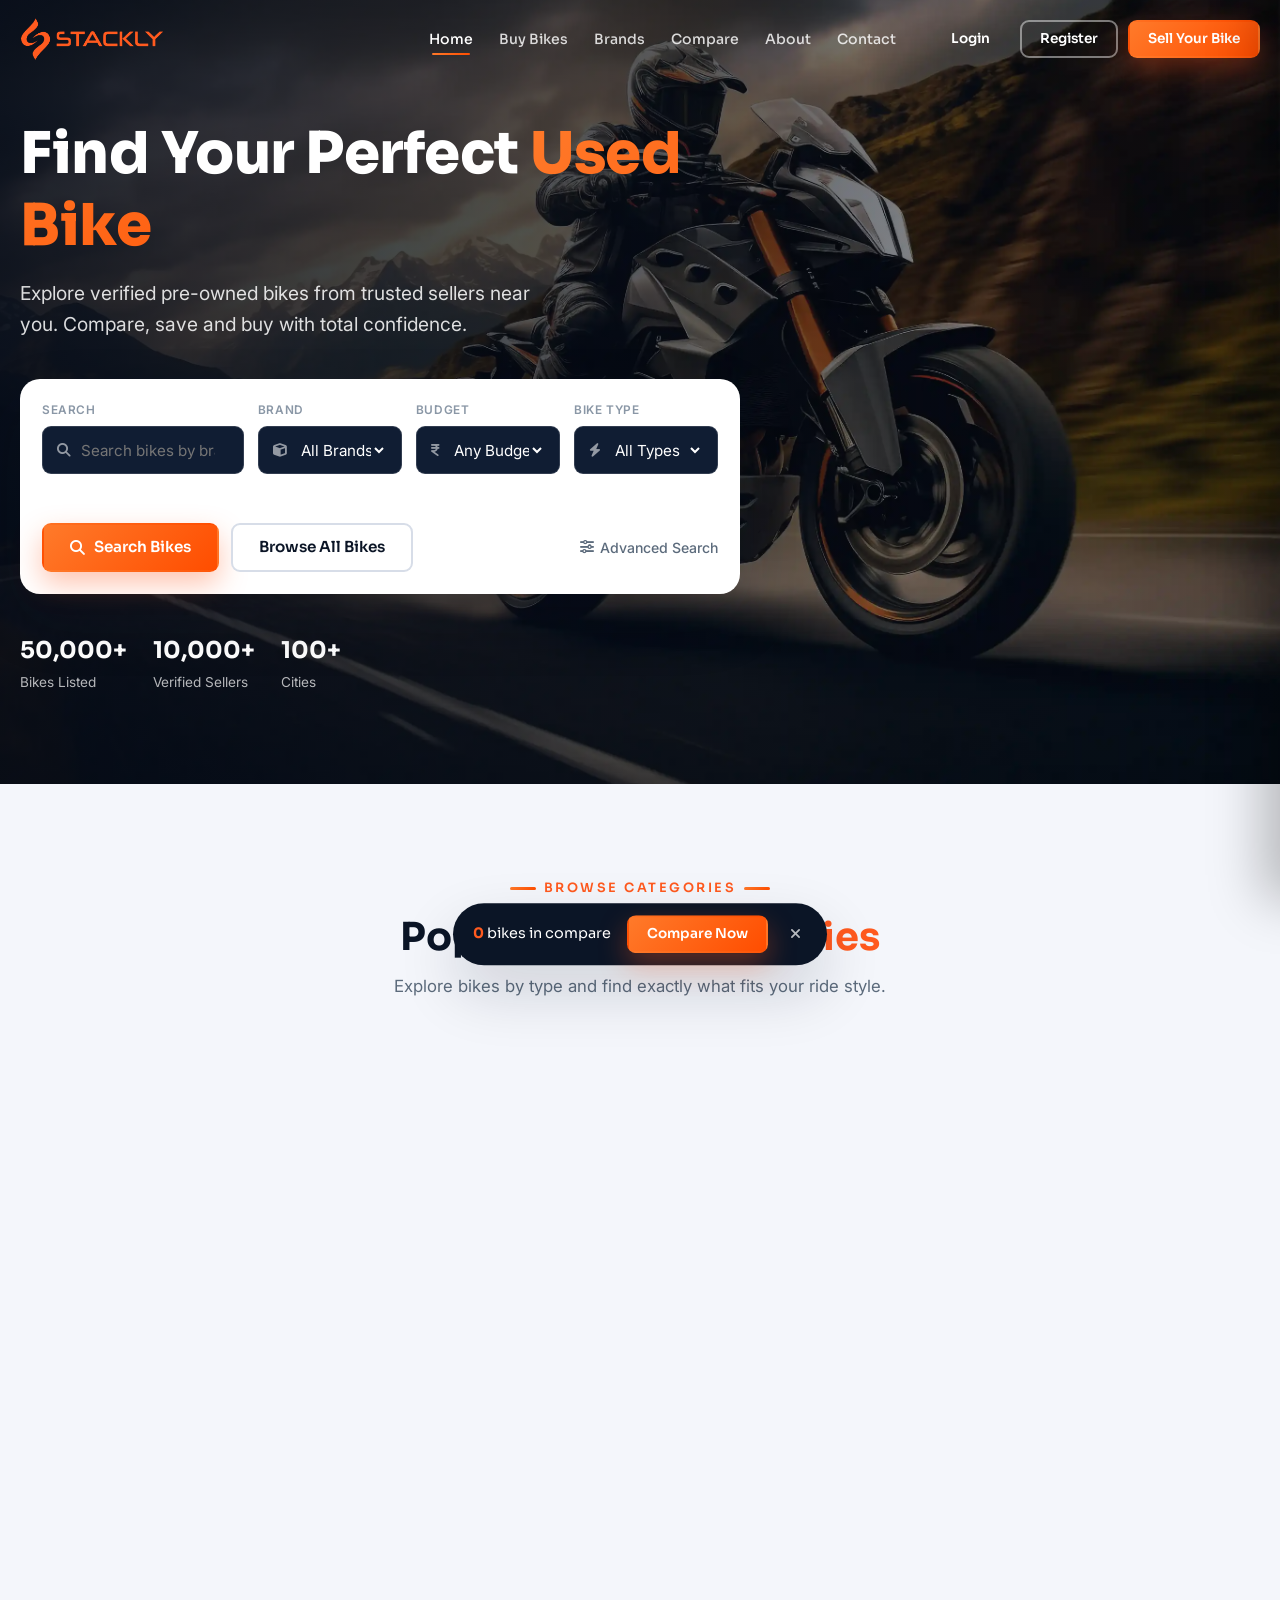
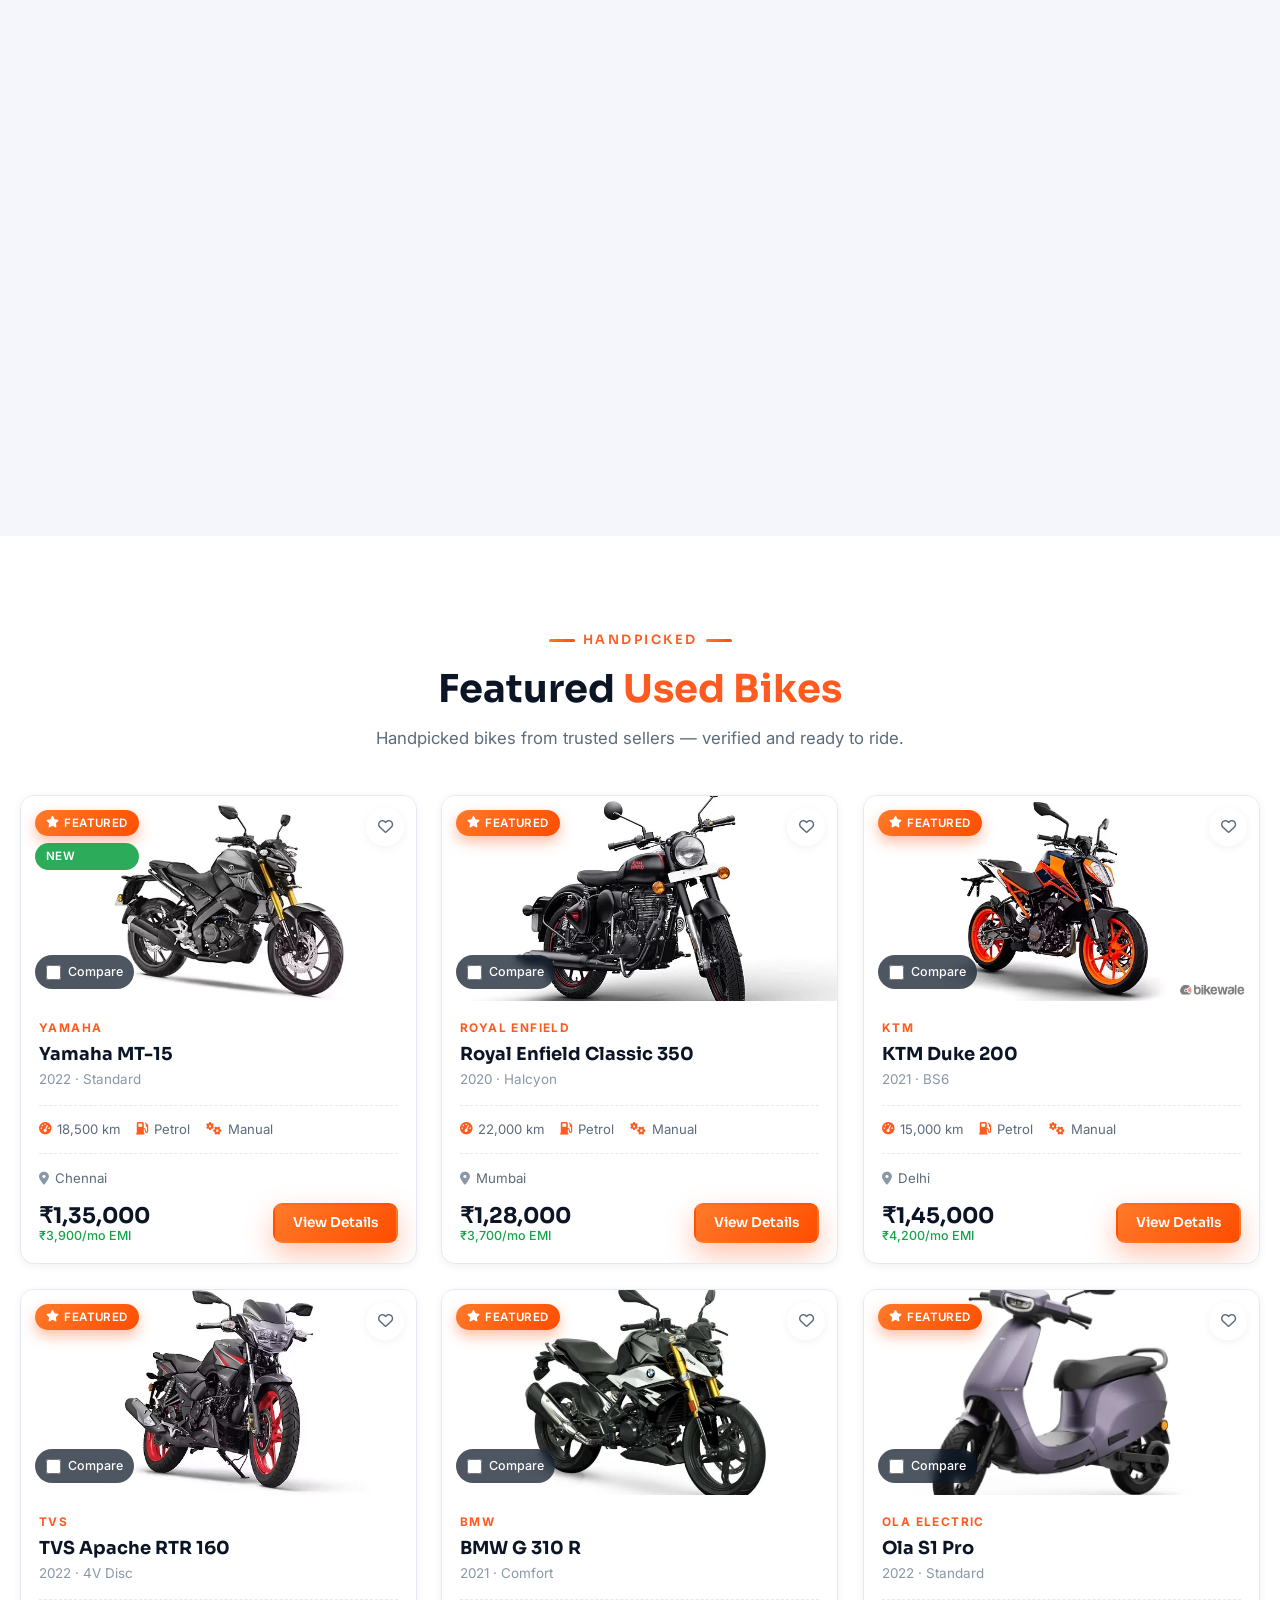
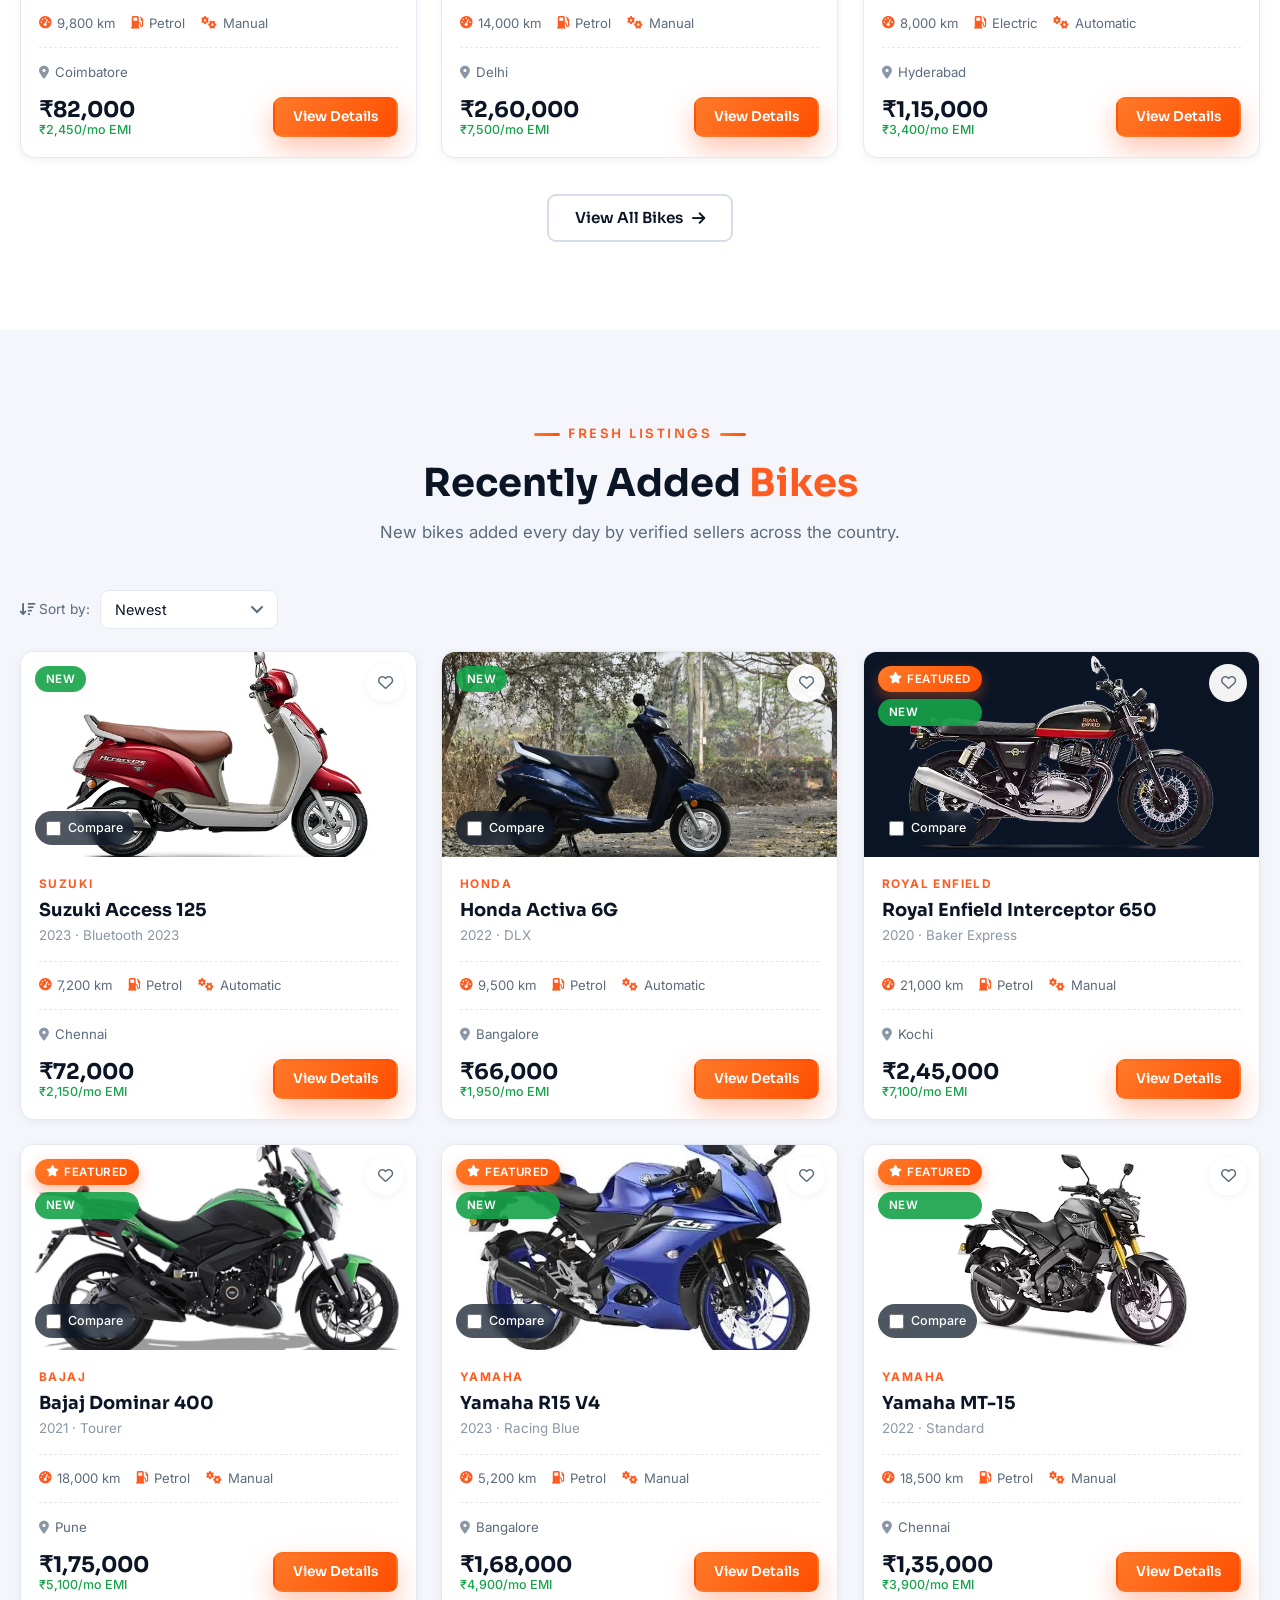
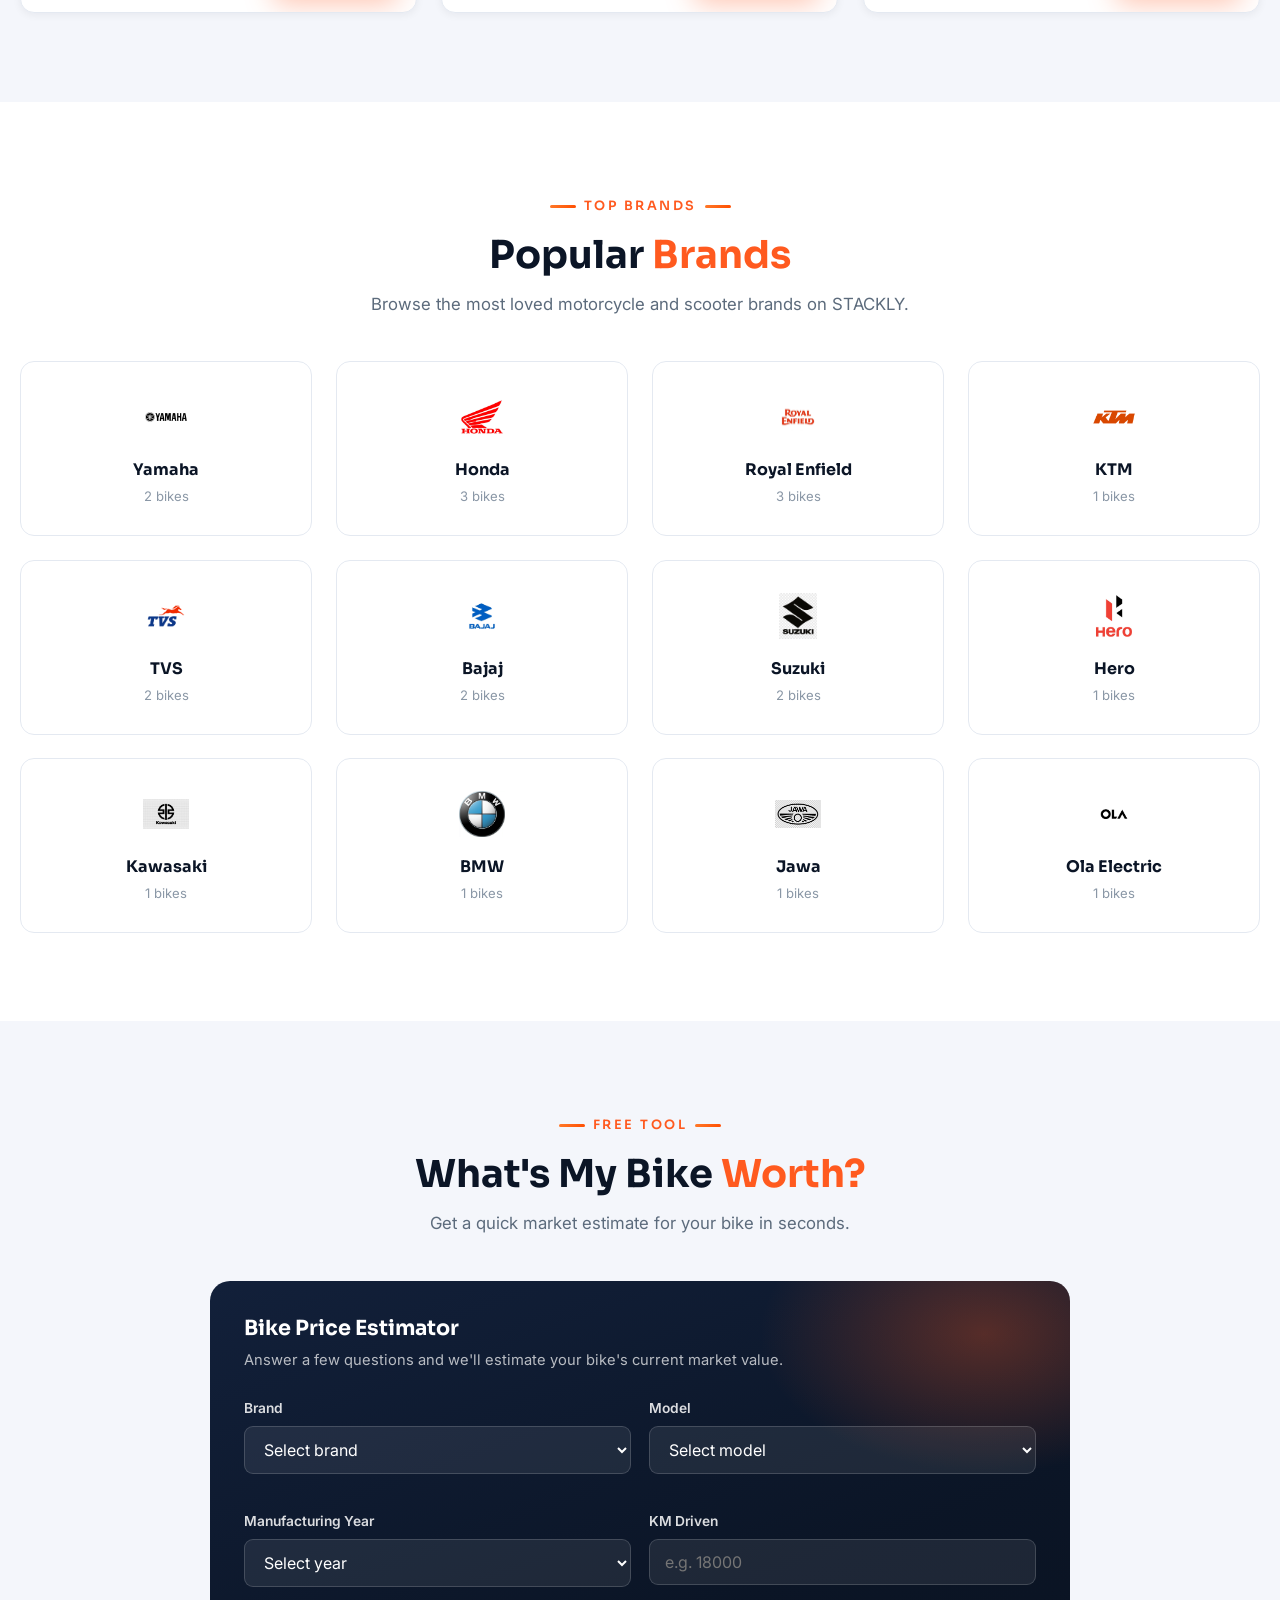
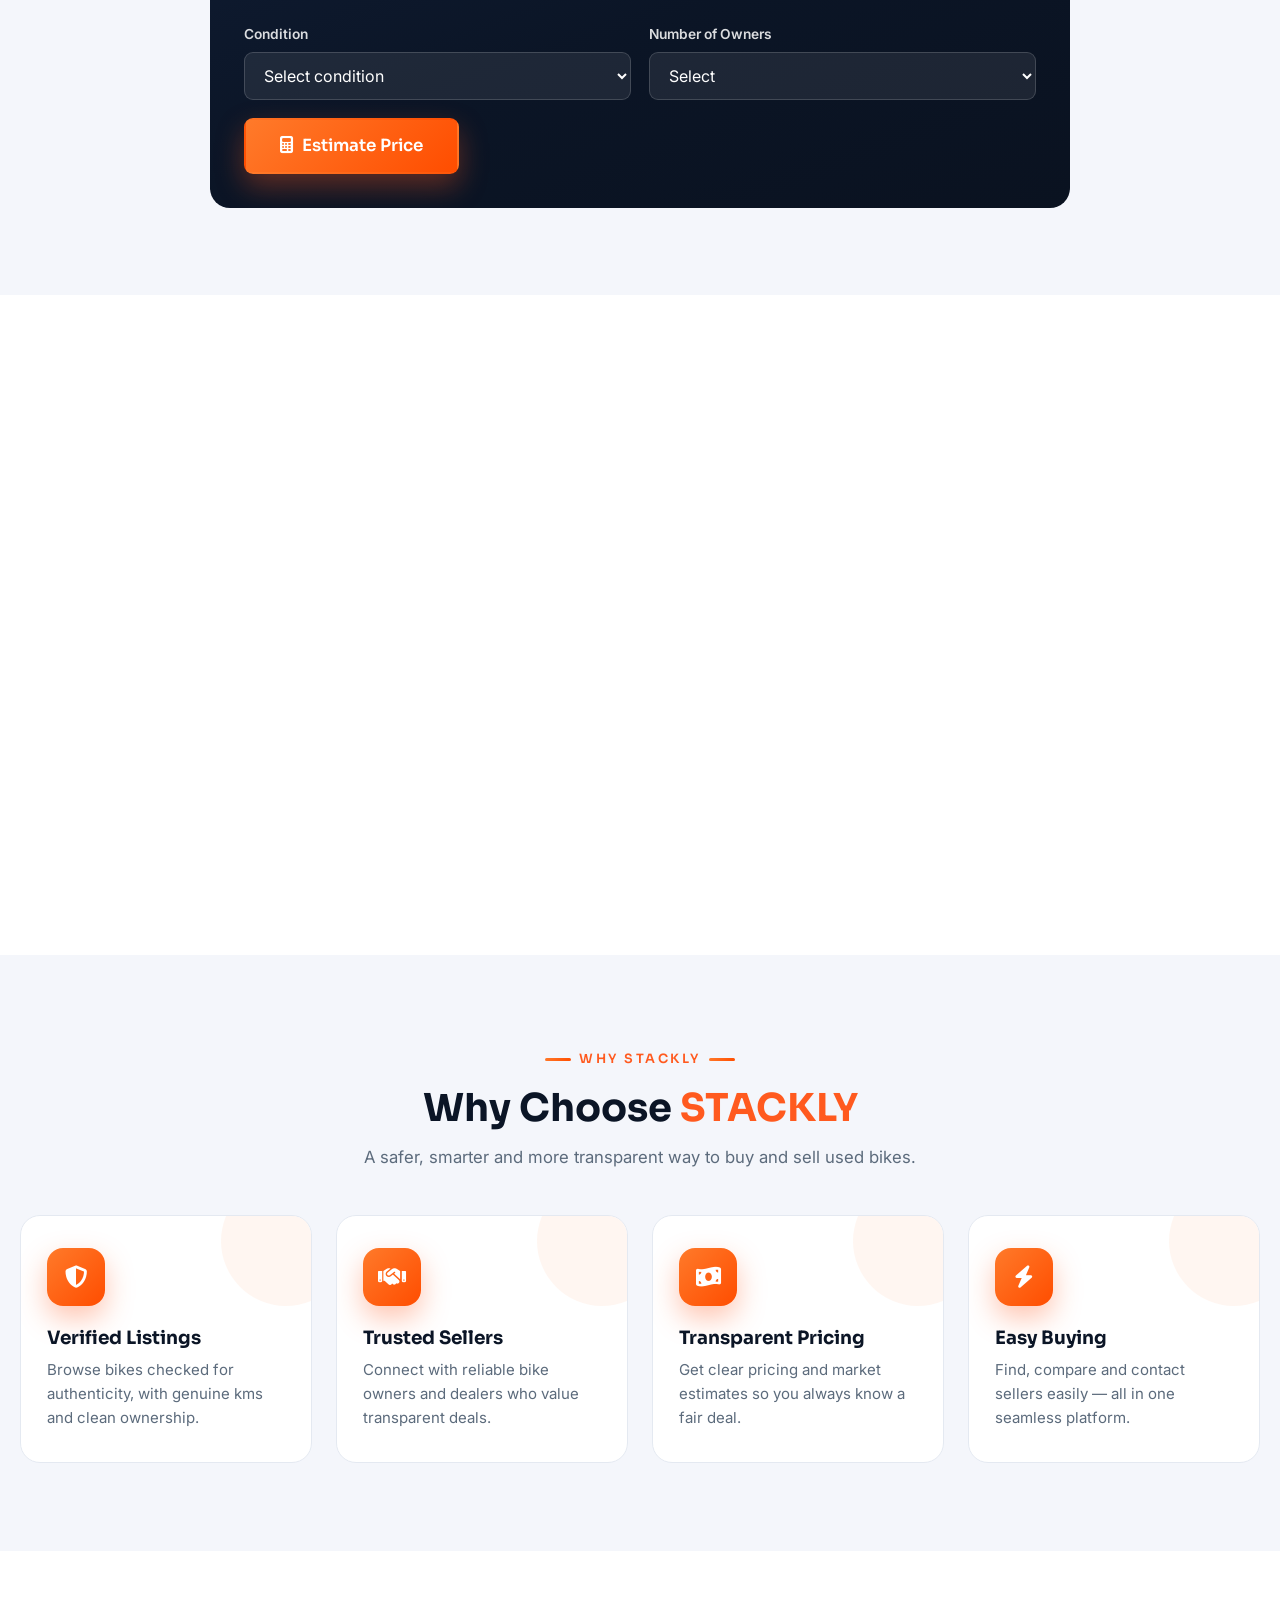
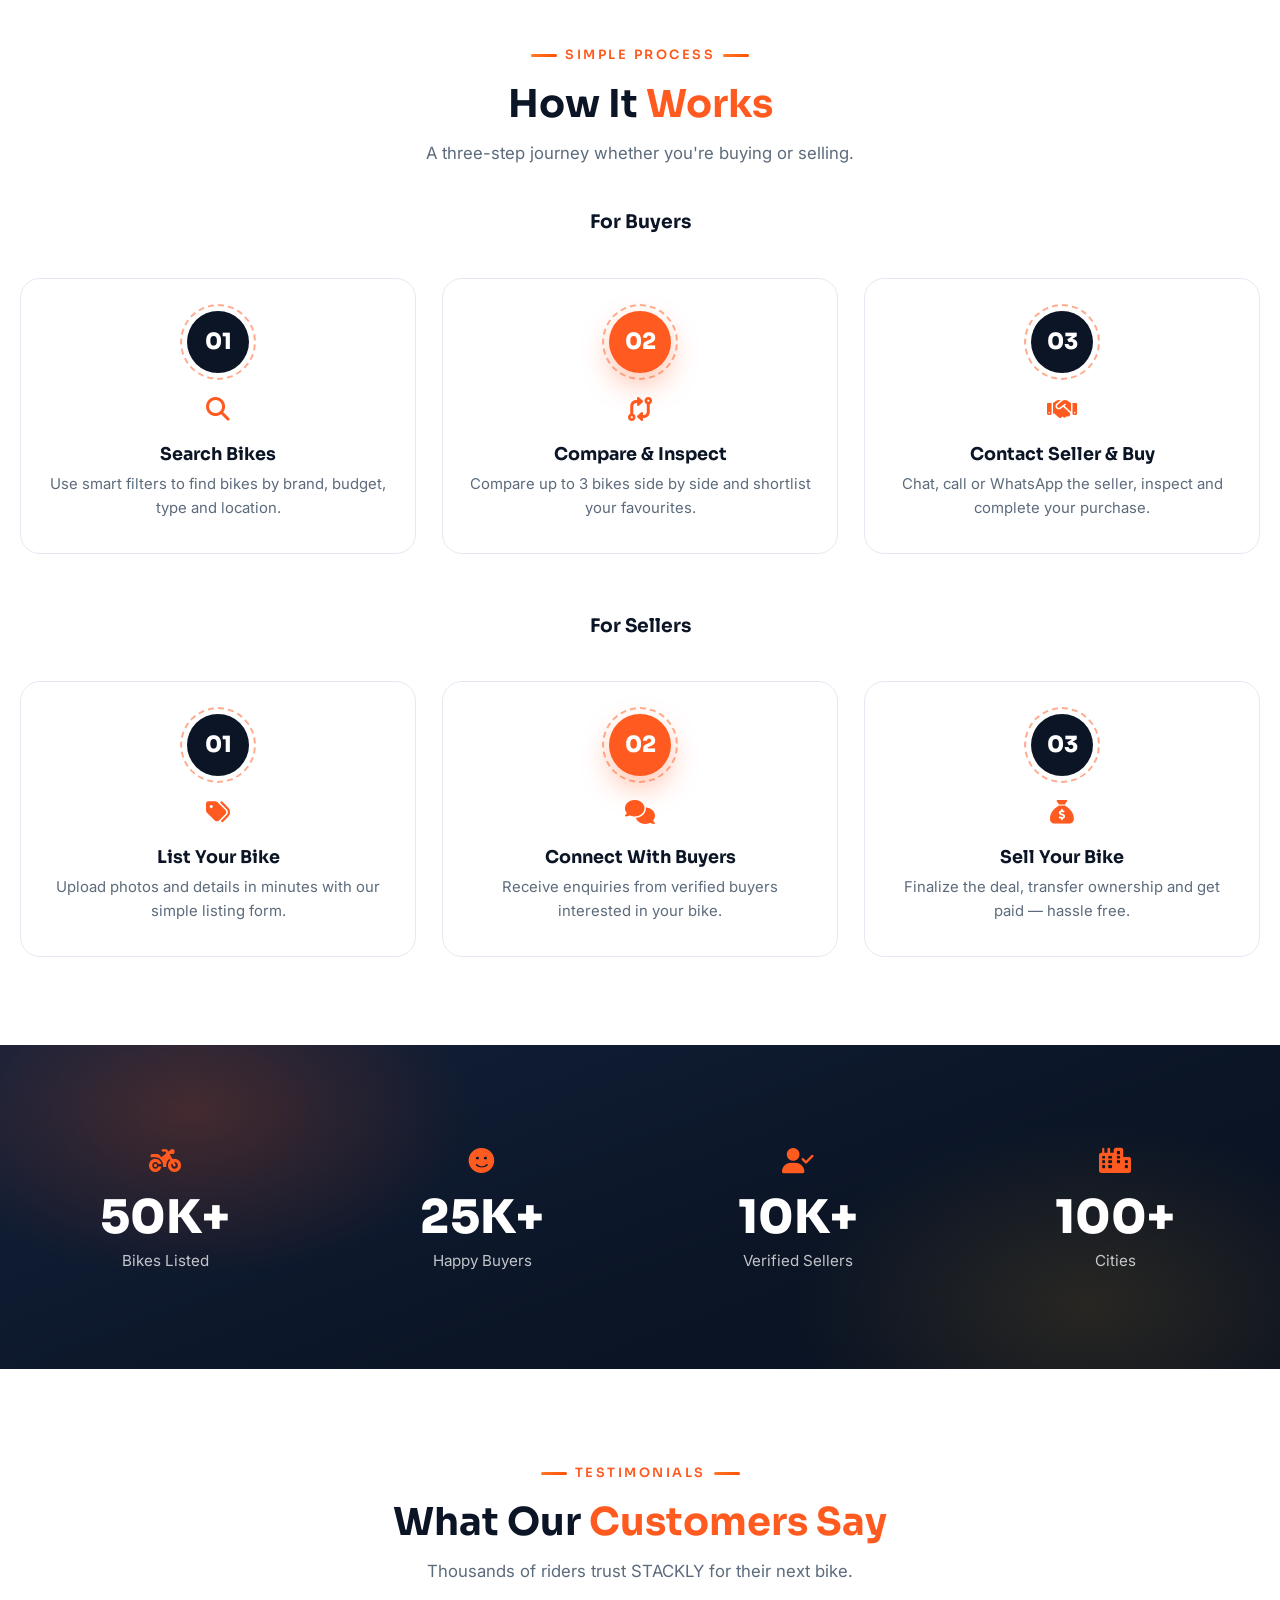
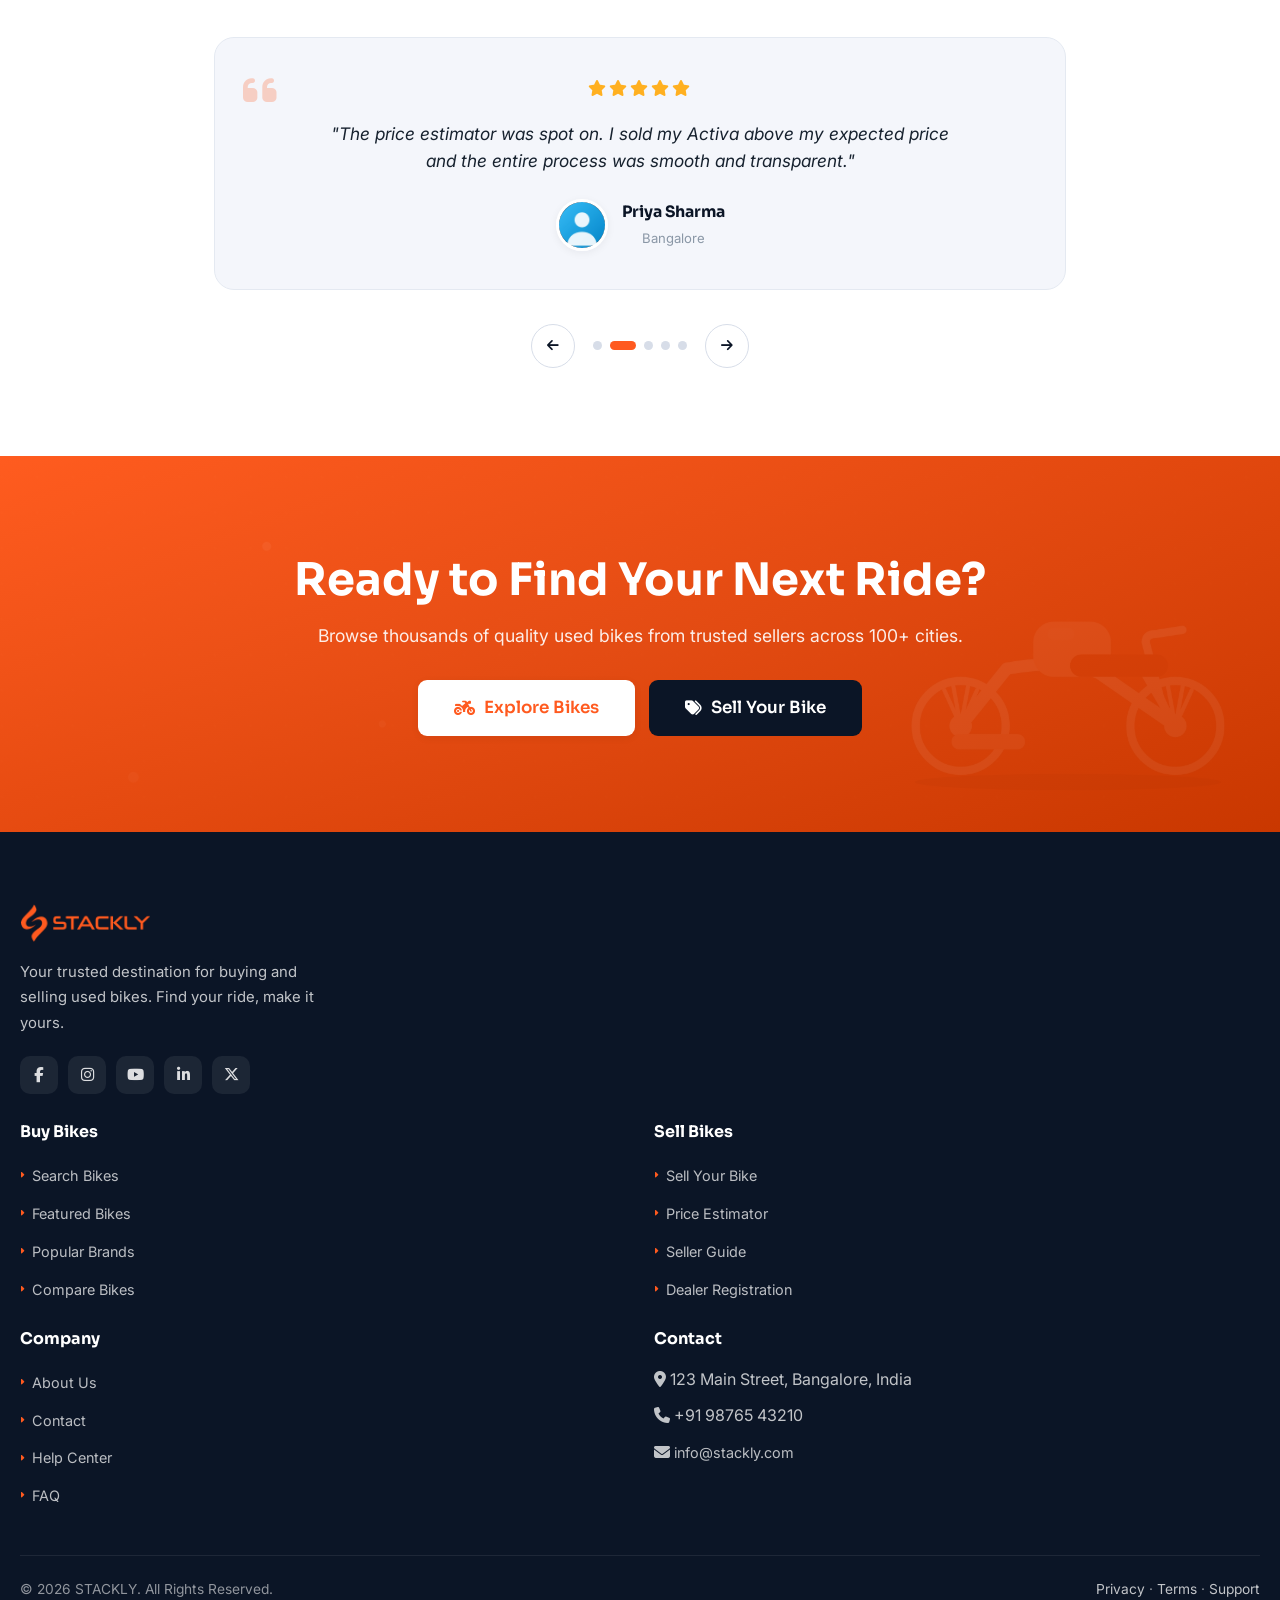
==== commit 44424c5b: "completed bug" ====
--- a/index.html
+++ b/index.html
@@ -46,7 +46,6 @@
         <ul class="nav-list">
           <li><a href="index.html" class="nav-link active">Home</a></li>
           <li><a href="pages/bikes.html" class="nav-link">Buy Bikes</a></li>
-          <li><a href="pages/sell-bike.html" class="nav-link">Sell Your Bike</a></li>
           <li><a href="pages/brands.html" class="nav-link">Brands</a></li>
           <li><a href="pages/compare.html" class="nav-link">Compare</a></li>
           <li><a href="pages/about.html" class="nav-link">About</a></li>
@@ -75,7 +74,6 @@
       <ul class="mobile-nav-list">
         <li><a href="index.html" class="mobile-nav-link active"><i class="fa-solid fa-house"></i> Home</a></li>
         <li><a href="pages/bikes.html" class="mobile-nav-link"><i class="fa-solid fa-motorcycle"></i> Buy Bikes</a></li>
-        <li><a href="pages/sell-bike.html" class="mobile-nav-link"><i class="fa-solid fa-tags"></i> Sell Your Bike</a></li>
         <li><a href="pages/brands.html" class="mobile-nav-link"><i class="fa-solid fa-cube"></i> Brands</a></li>
         <li><a href="pages/compare.html" class="mobile-nav-link"><i class="fa-solid fa-code-compare"></i> Compare</a></li>
         <li><a href="pages/about.html" class="mobile-nav-link"><i class="fa-solid fa-circle-info"></i> About</a></li>
--- a/css/pages.css
+++ b/css/pages.css
@@ -200,6 +200,17 @@
 .results-count b {
   color: var(--c-dark);
   font-family: var(--font-head);
+}
+
+.results-actions {
+  display: flex;
+  align-items: center;
+  gap: 10px;
+  flex-wrap: wrap;
+}
+
+.filter-open-btn {
+  display: none;
 }
 
 .sort-box {
@@ -1954,6 +1965,25 @@
 
 .auth-head {
   margin-bottom: 24px;
+}
+
+.auth-logo-mobile {
+  display: none;
+  justify-content: center;
+  margin-bottom: 22px;
+}
+
+.auth-logo-mobile img {
+  display: block;
+  width: 132px;
+  height: 34px;
+  object-fit: contain;
+}
+
+@media (max-width: 1024px) {
+  .auth-logo-mobile {
+    display: flex;
+  }
 }
 
 .auth-head h3 {
--- a/css/responsive.css
+++ b/css/responsive.css
@@ -10,7 +10,12 @@
   }
 
   .footer-grid {
-    grid-template-columns: 1.4fr 1fr 1fr 1fr;
+    grid-template-columns: 1fr 1fr;
+    gap: 28px;
+  }
+
+  .footer-col:first-child {
+    grid-column: span 2;
   }
 }
 
@@ -27,6 +32,15 @@
   }
 
   .hamburger {
+    display: inline-flex;
+  }
+
+  .grid-cards-lg {
+    grid-template-columns: repeat(2, minmax(0, 1fr));
+    gap: 20px;
+  }
+
+  .filter-open-btn {
     display: inline-flex;
   }
 
@@ -143,14 +157,41 @@
     grid-template-columns: repeat(2, minmax(0, 1fr));
   }
 
+  .bike-foot {
+    flex-wrap: wrap;
+    gap: 8px 10px;
+  }
+
+  .bike-foot .btn {
+    padding: 9px 14px;
+    font-size: 0.82rem;
+  }
+
   .feature-list {
     grid-template-columns: 1fr;
   }
 
   .spec-table {
     display: block;
-    overflow-x: auto;
-    white-space: nowrap;
+  }
+
+  .spec-table tr {
+    display: grid;
+    grid-template-columns: 1fr 1.2fr;
+    gap: 0;
+    border-bottom: 1px dashed var(--c-border);
+  }
+
+  .spec-table th,
+  .spec-table td {
+    padding: 11px 6px;
+    width: auto;
+    overflow-wrap: anywhere;
+    word-break: break-word;
+  }
+
+  .compare-table {
+    min-width: 0;
   }
 
   .sell-steps {
@@ -159,13 +200,6 @@
     margin-left: auto;
     margin-right: auto;
   }
-
-@media (max-width: 700px) {
-  .grid-cards-lg {
-    grid-template-columns: 1fr;
-    gap: 18px;
-  }
-}
 
   .form-row-3 {
     grid-template-columns: 1fr 1fr;
@@ -192,6 +226,14 @@
   }
 }
 
+/* ---------- 700px ---------- */
+@media (max-width: 700px) {
+  .grid-cards-lg {
+    grid-template-columns: 1fr;
+    gap: 18px;
+  }
+}
+
 /* ---------- 640px ---------- */
 @media (max-width: 640px) {
   .search-panel {
@@ -266,6 +308,10 @@
 @media (max-width: 560px) {
   .header-inner {
     gap: 12px;
+  }
+
+  .logo {
+    width: auto;
   }
 
   .logo img {
@@ -312,6 +358,13 @@
     justify-content: space-between;
     border-radius: var(--radius);
     bottom: 14px;
+    gap: 10px;
+    padding: 10px 14px;
+  }
+
+  .compare-bar .btn {
+    padding: 8px 12px;
+    font-size: 0.8rem;
   }
 
   .back-top {
@@ -403,6 +456,16 @@
     align-items: flex-start;
   }
 
+  .results-actions {
+    width: 100%;
+    flex-direction: column;
+    align-items: stretch;
+  }
+
+  .results-actions .sort-box {
+    width: 100%;
+  }
+
   .filter-actions {
     grid-template-columns: 1fr;
   }
@@ -482,6 +545,10 @@
 
 /* ---------- 375px ---------- */
 @media (max-width: 375px) {
+  :root {
+    --header-h: 68px;
+  }
+
   .logo img {
     width: 89px;
     height: 27px;
@@ -616,6 +683,19 @@
 /* Reset */
 .filter-actions #resetFilters {
   width: auto;
+}
+
+/* Sidebar is only 285px wide on laptops — stack the action buttons so they are not clipped */
+@media (min-width: 1025px) and (max-width: 1280px) {
+  .filter-actions {
+    flex-direction: column;
+    align-items: stretch;
+  }
+
+  .filter-actions .btn {
+    width: 100%;
+    justify-content: center;
+  }
 }
 
 @media (max-width: 768px) {
@@ -1258,3 +1338,33 @@
     display: none !important;
   }
 }
+
+/* =========================================================
+   DASHBOARD TOOLBARS — TABLET (769-1000px)
+   Stack search + filter controls so nothing gets cramped
+   ========================================================= */
+@media (max-width: 1000px) {
+  .favorites-toolbar,
+  .messages-toolbar {
+    flex-direction: column;
+    align-items: stretch;
+  }
+
+  .favorites-search,
+  .messages-search {
+    max-width: none;
+    width: 100%;
+  }
+
+  .favorites-filters,
+  .messages-filters {
+    width: 100%;
+    flex-wrap: wrap;
+  }
+
+  .favorites-filters select,
+  .messages-filters select {
+    flex: 1;
+    min-width: 140px;
+  }
+}
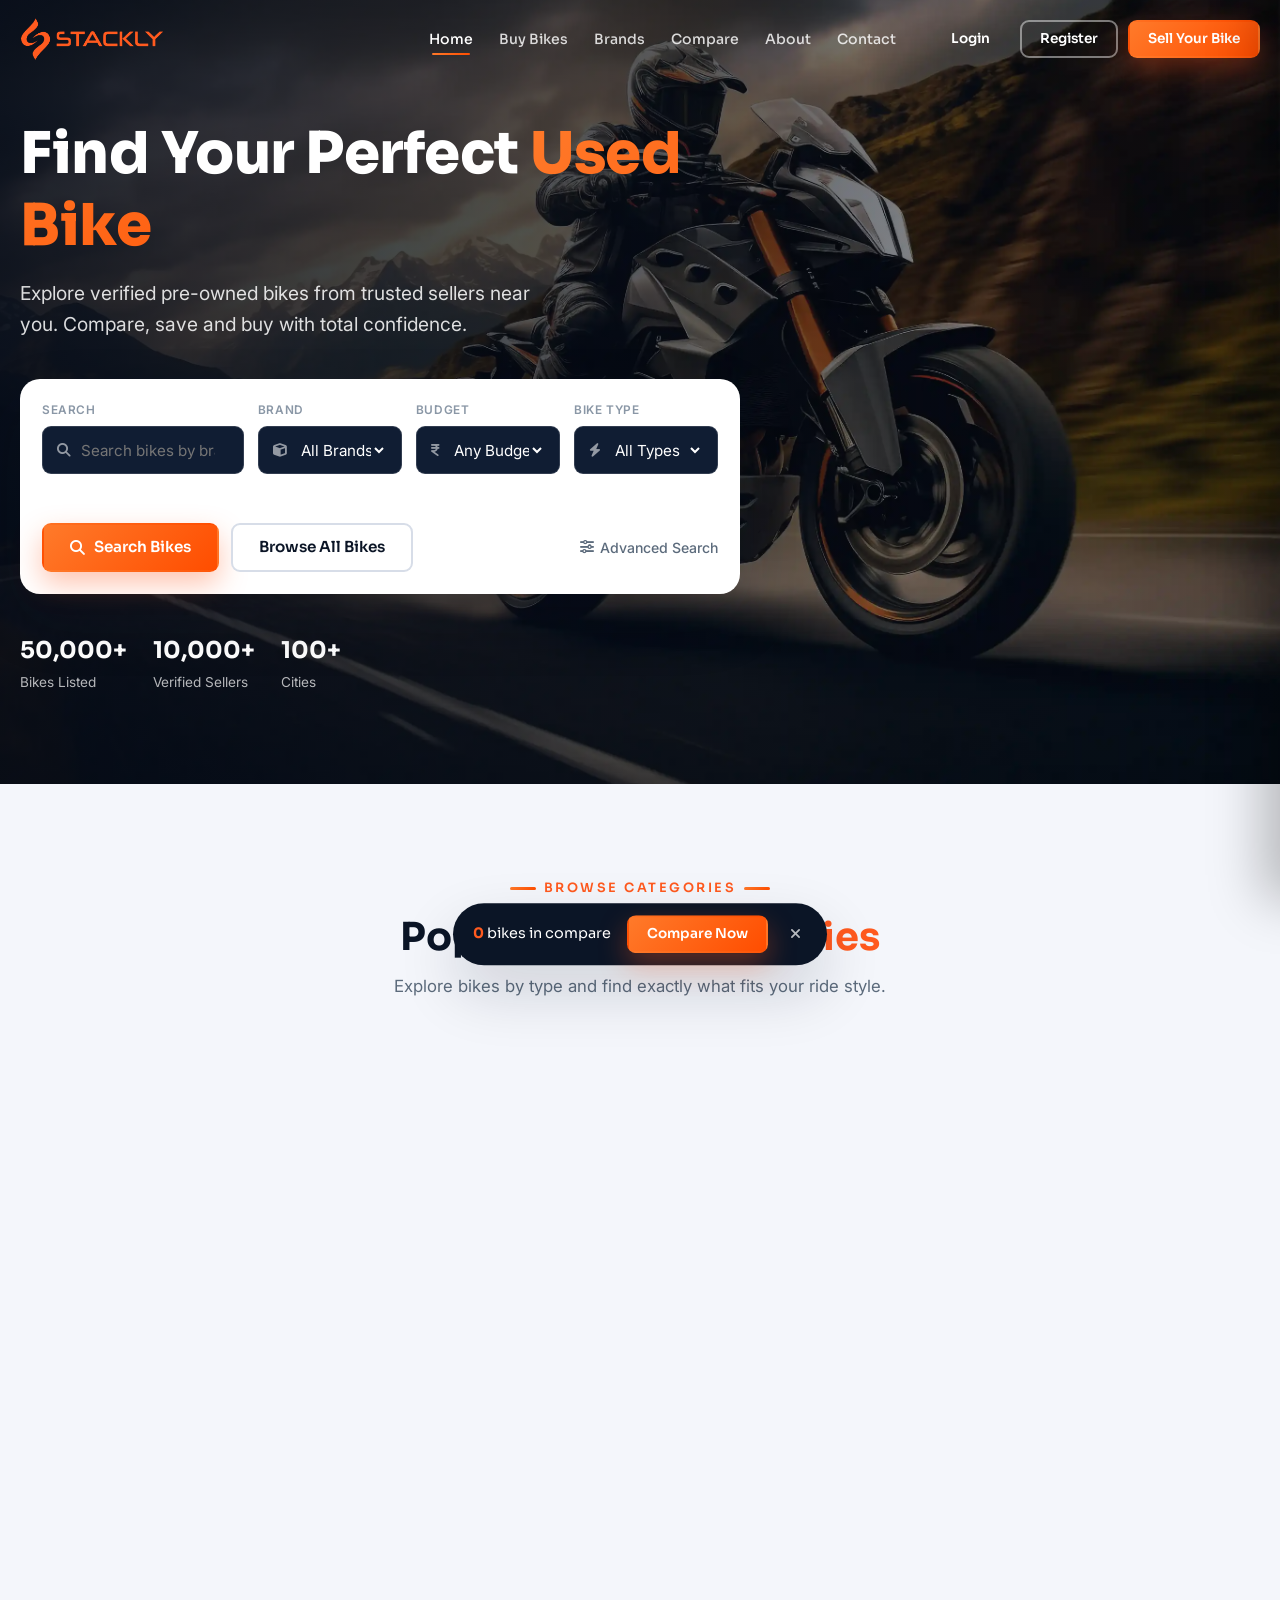
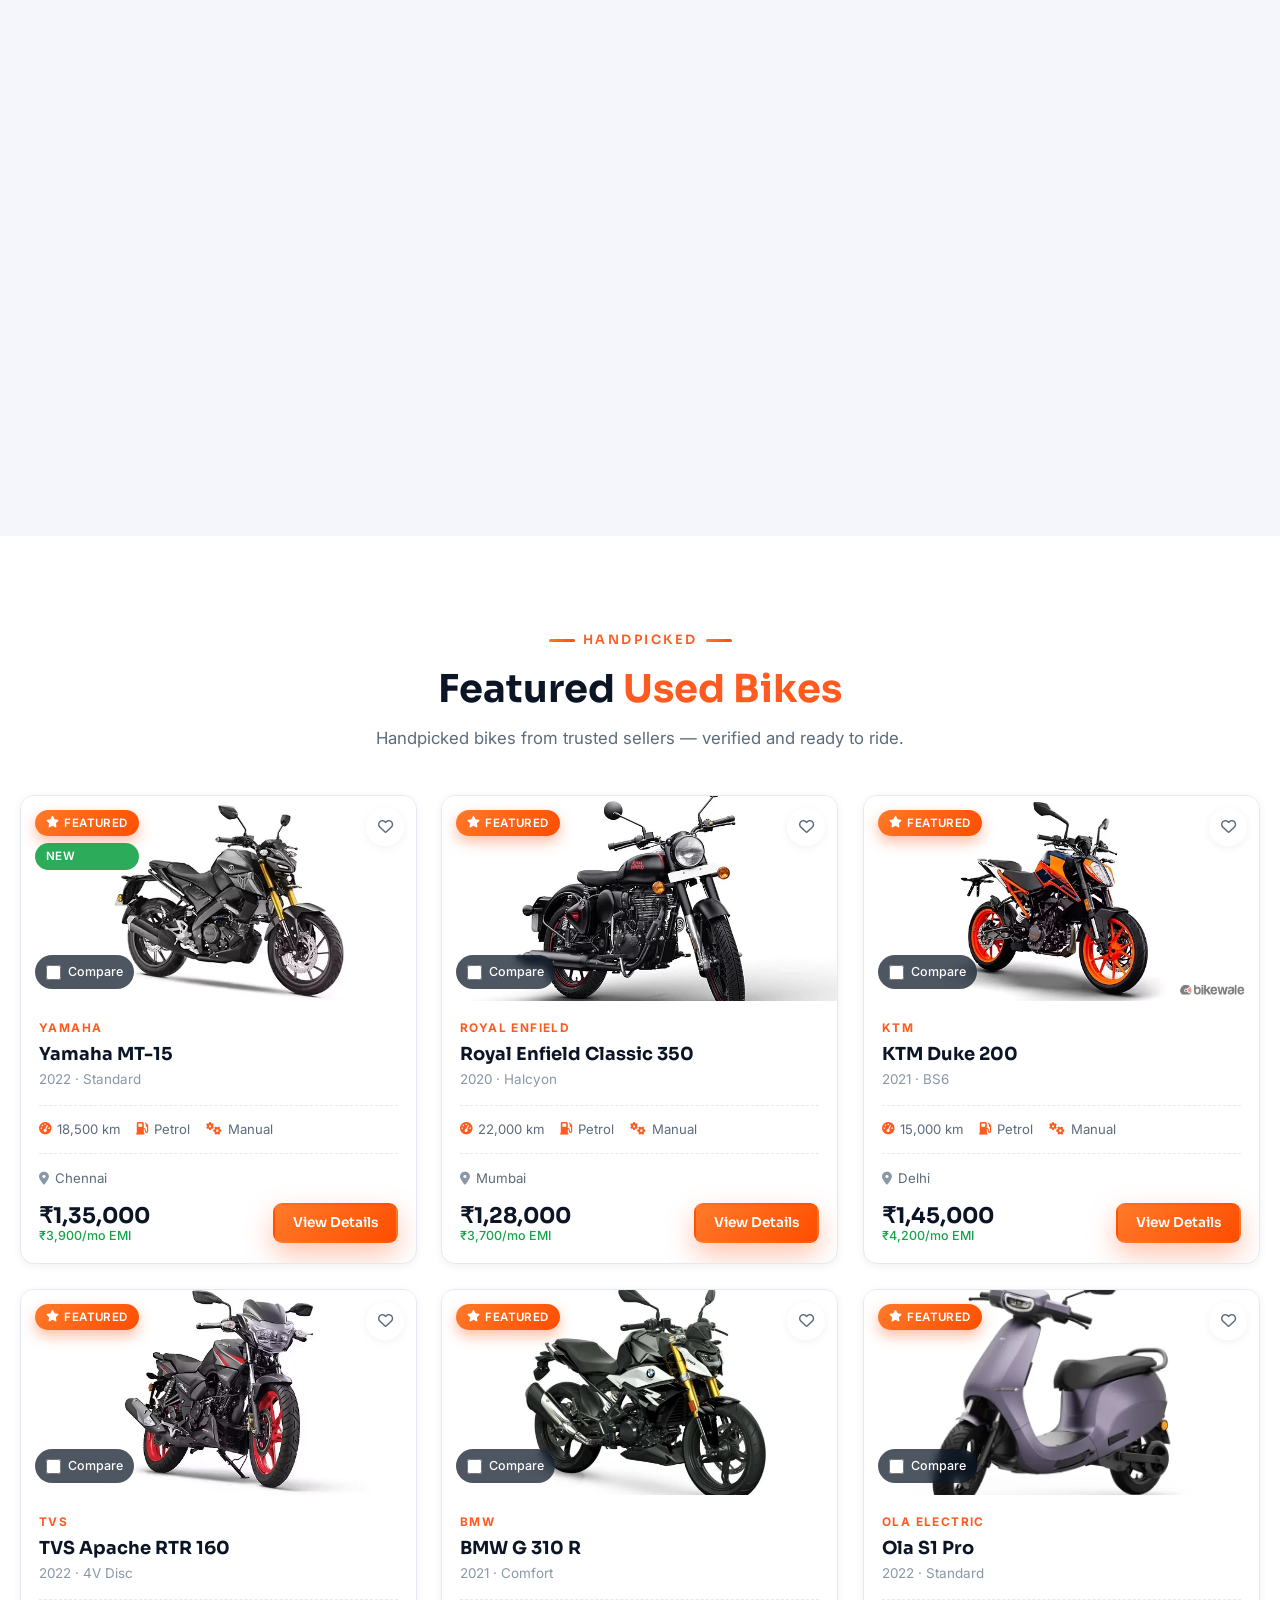
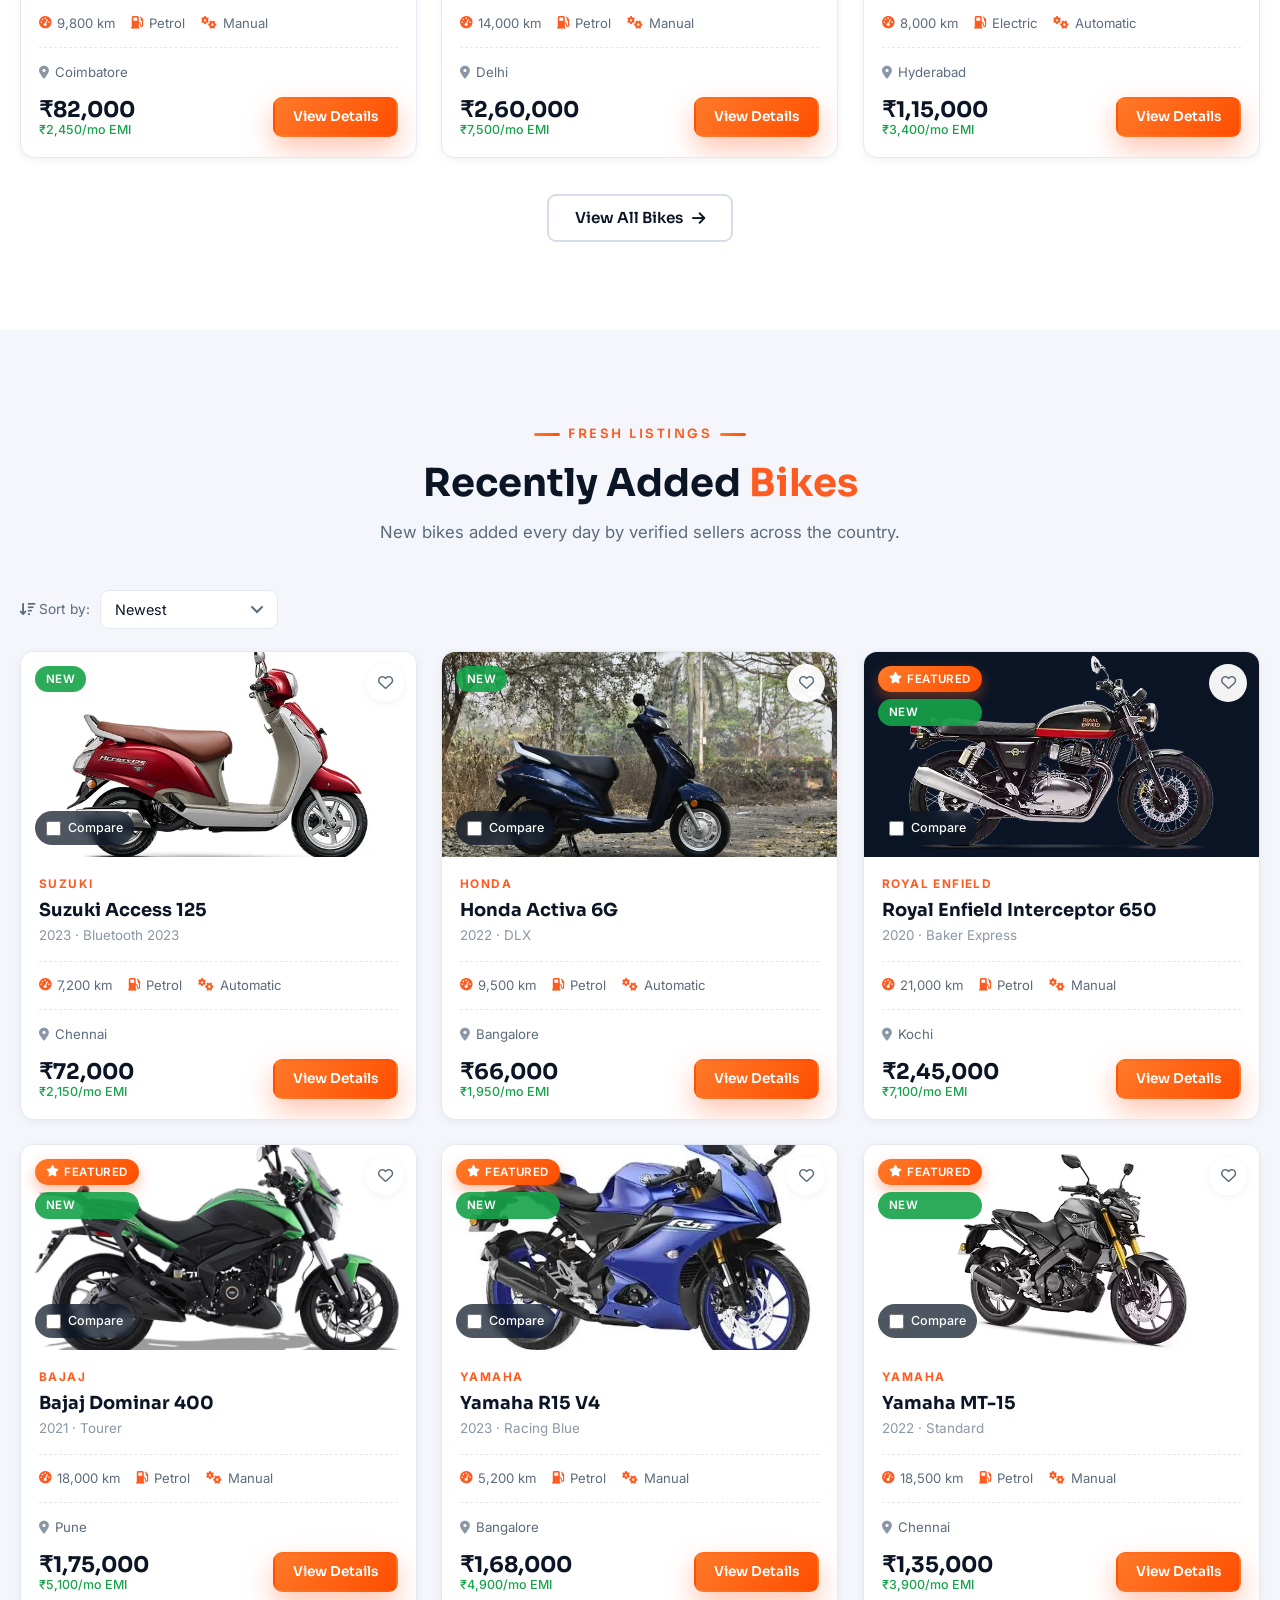
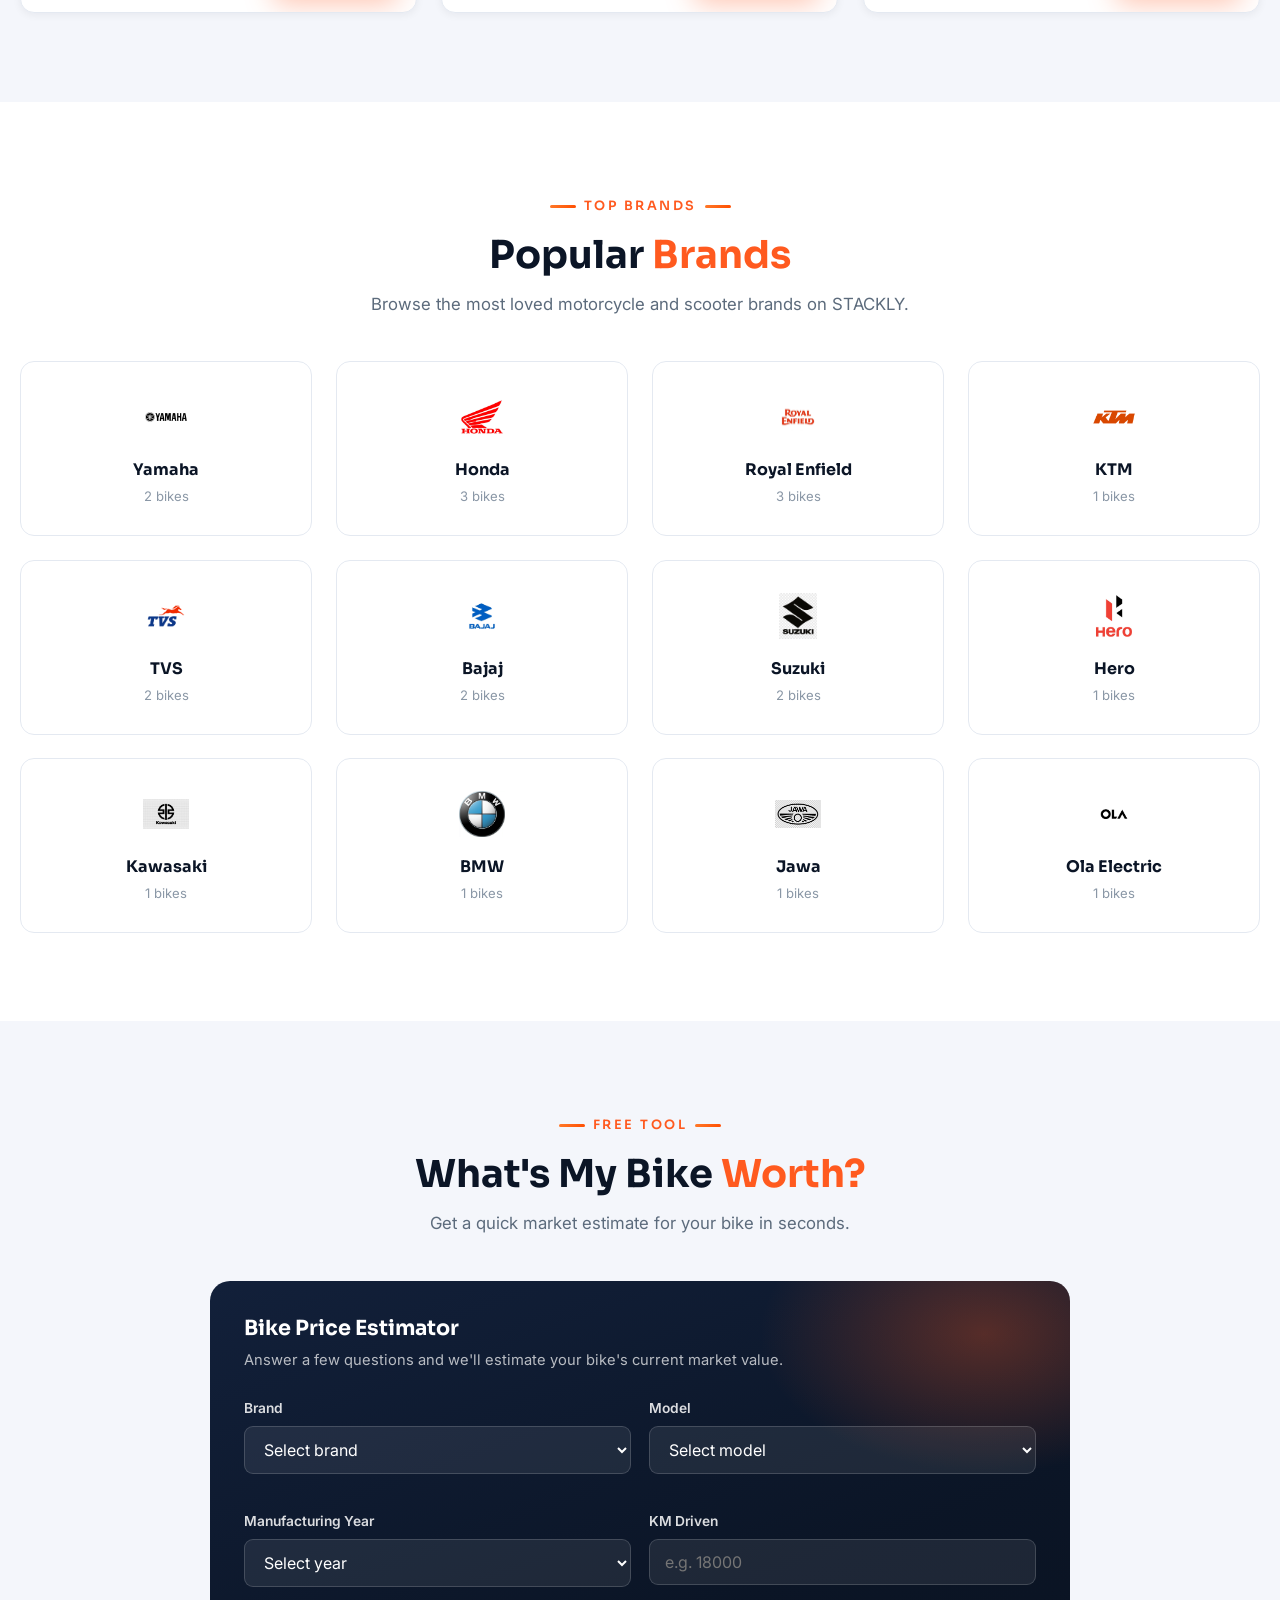
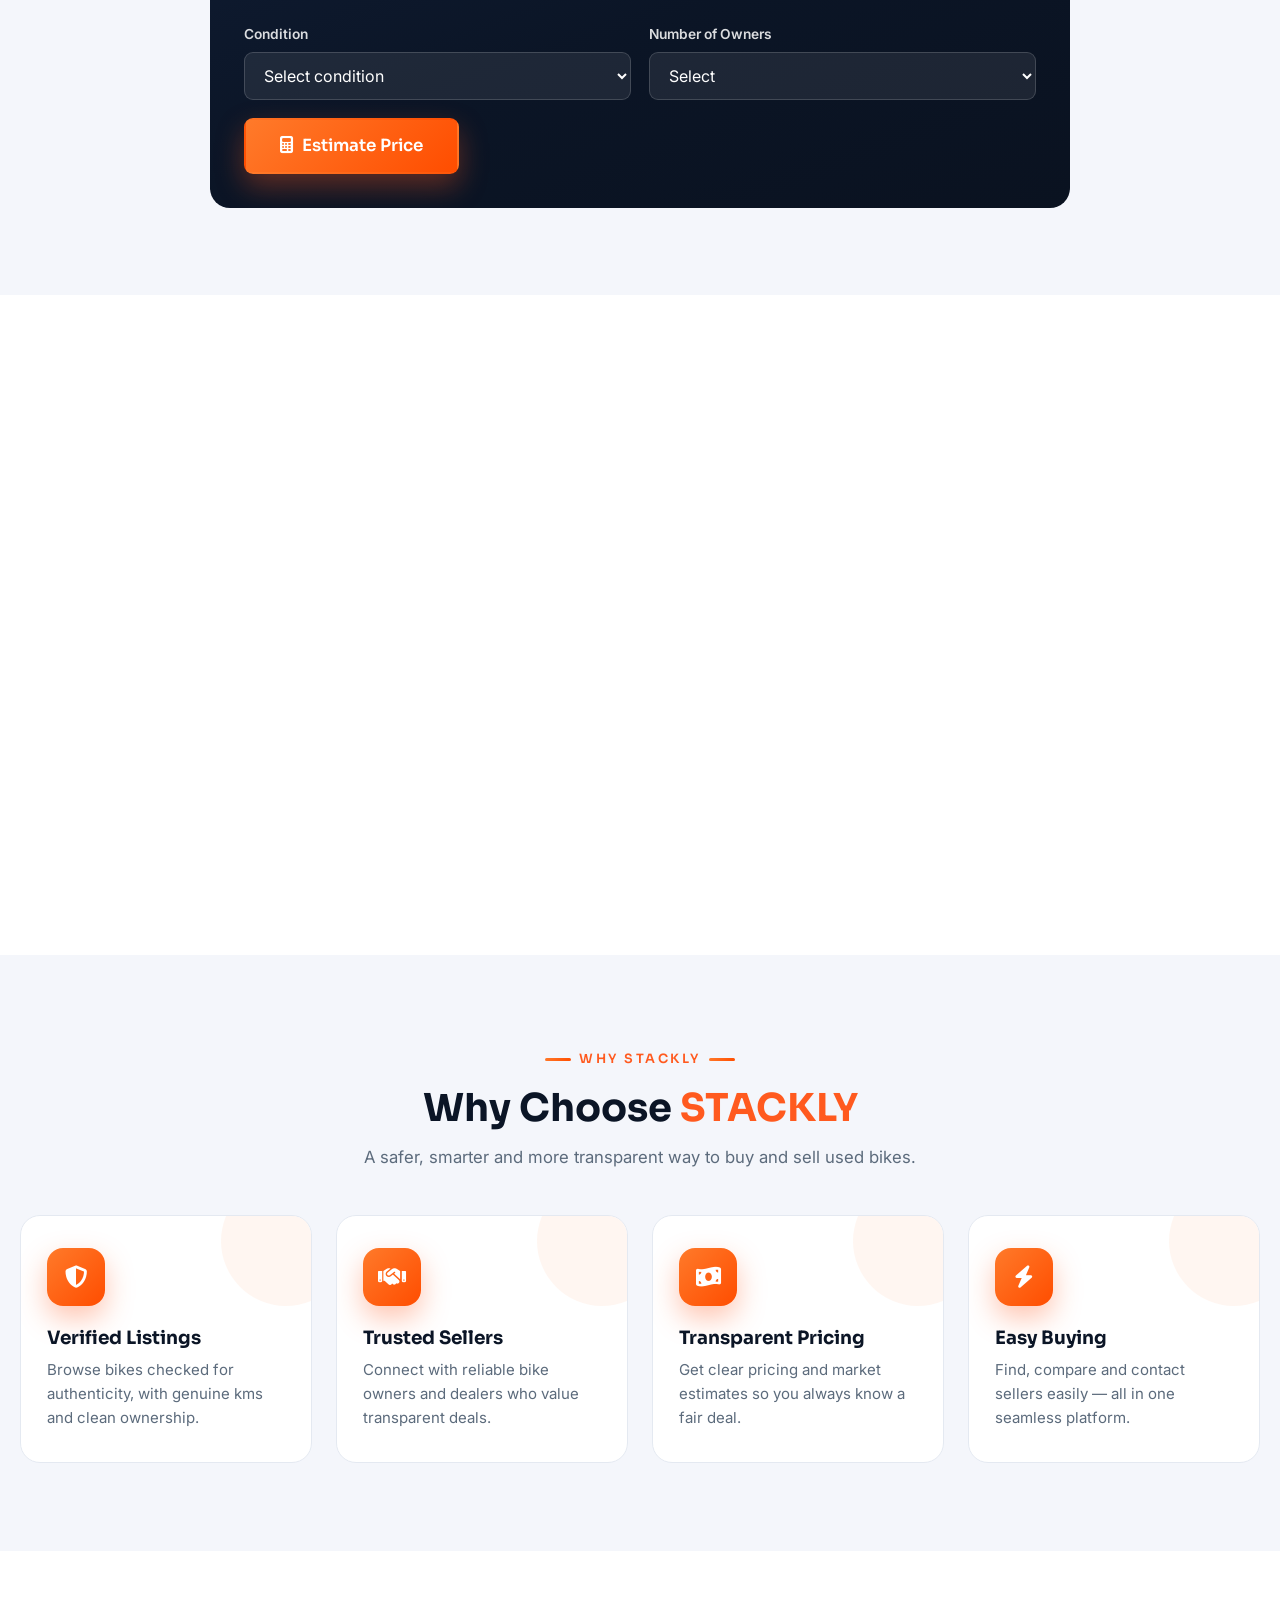
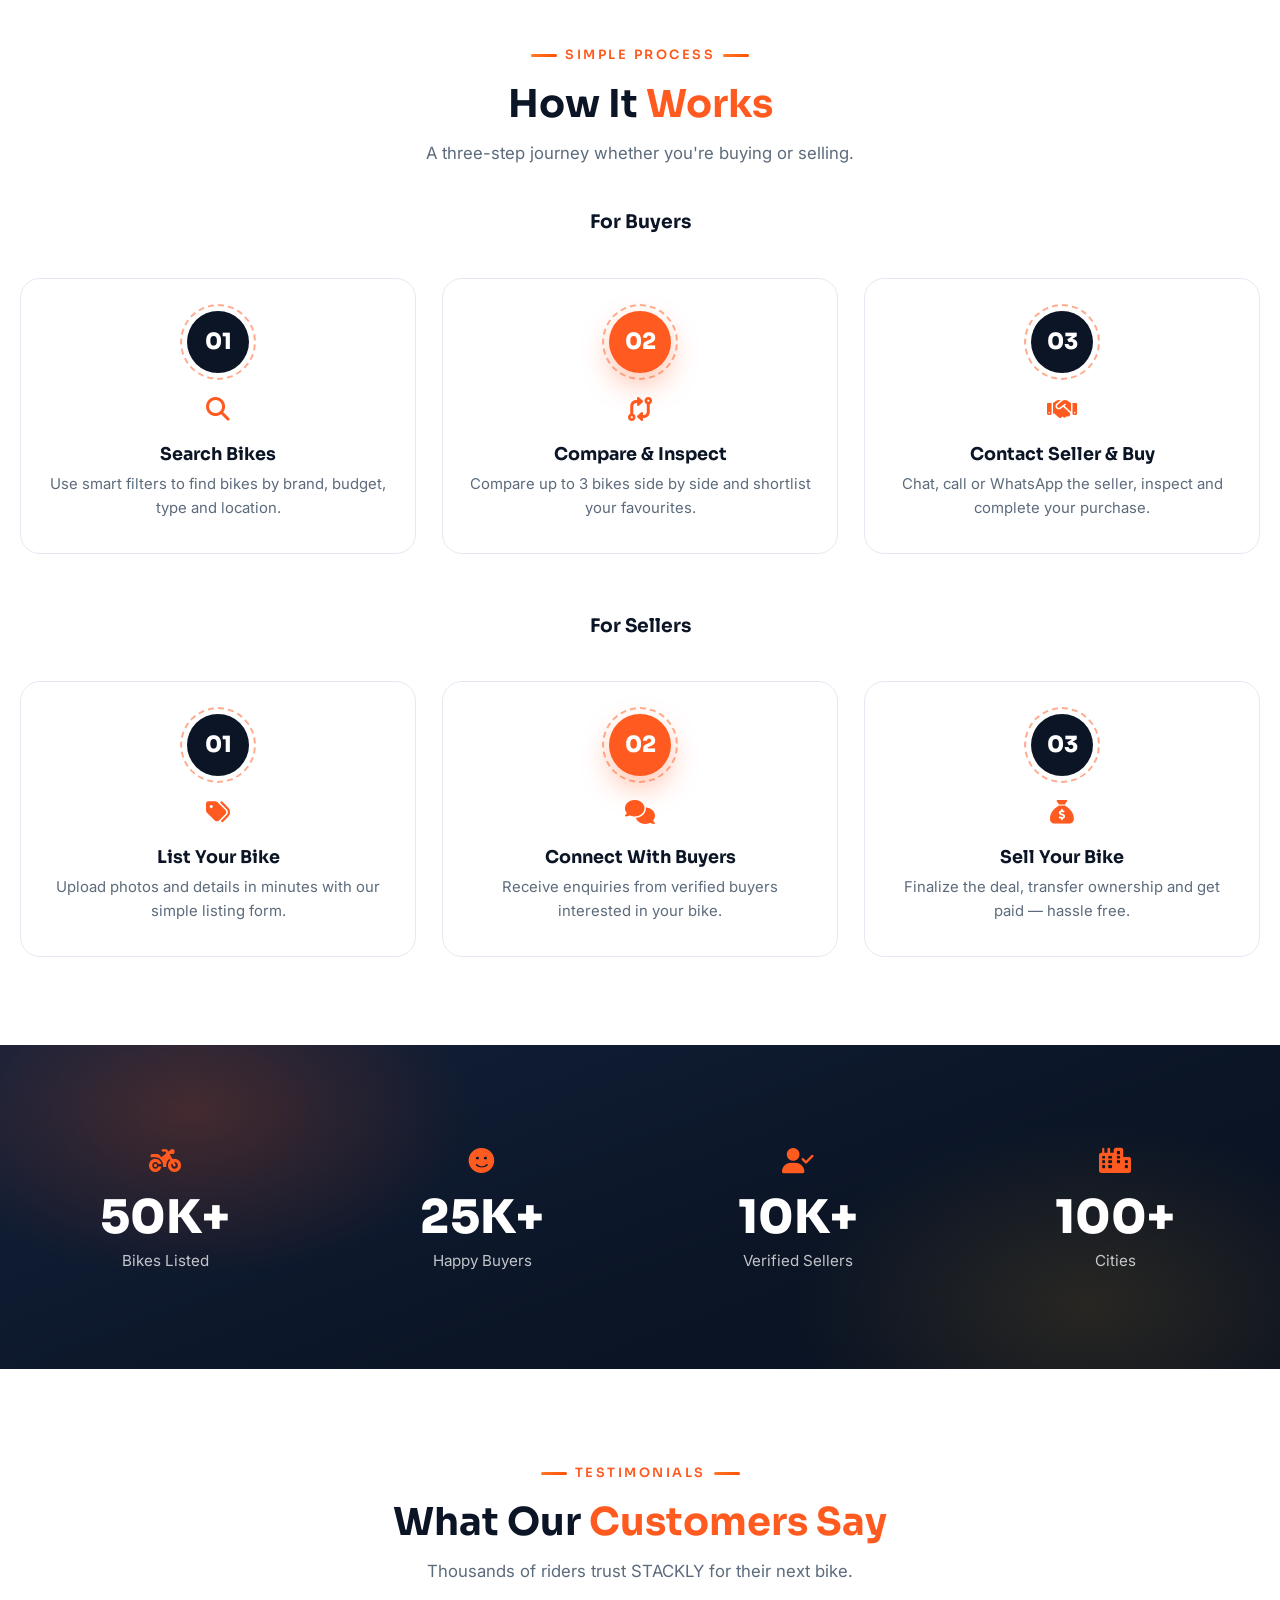
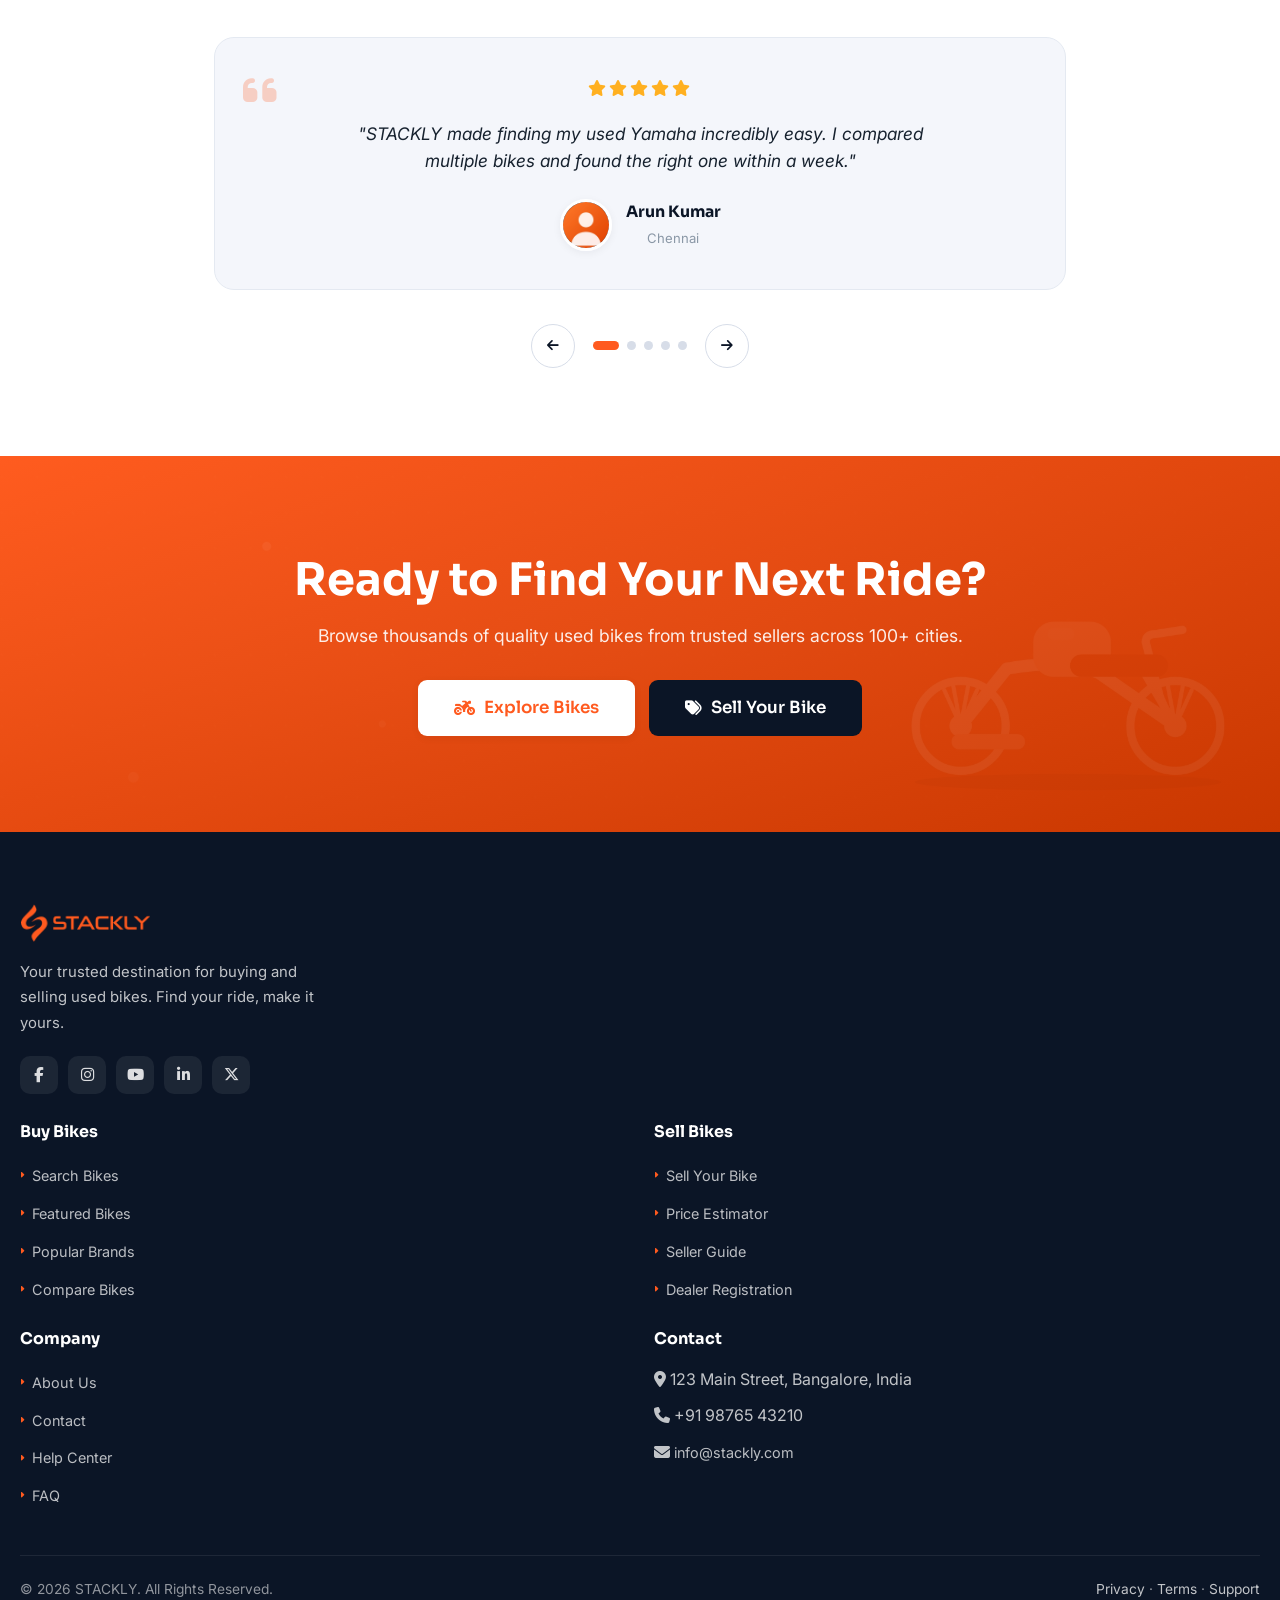
==== commit 538d6c40: "completed" ====
--- a/index.html
+++ b/index.html
@@ -309,6 +309,7 @@
                 <select class="form-control" id="estYear" required>
                   <option value="">Select year</option>
                 </select>
+                
               </div>
               <div class="form-group">
                 <label for="estKm">KM Driven</label>
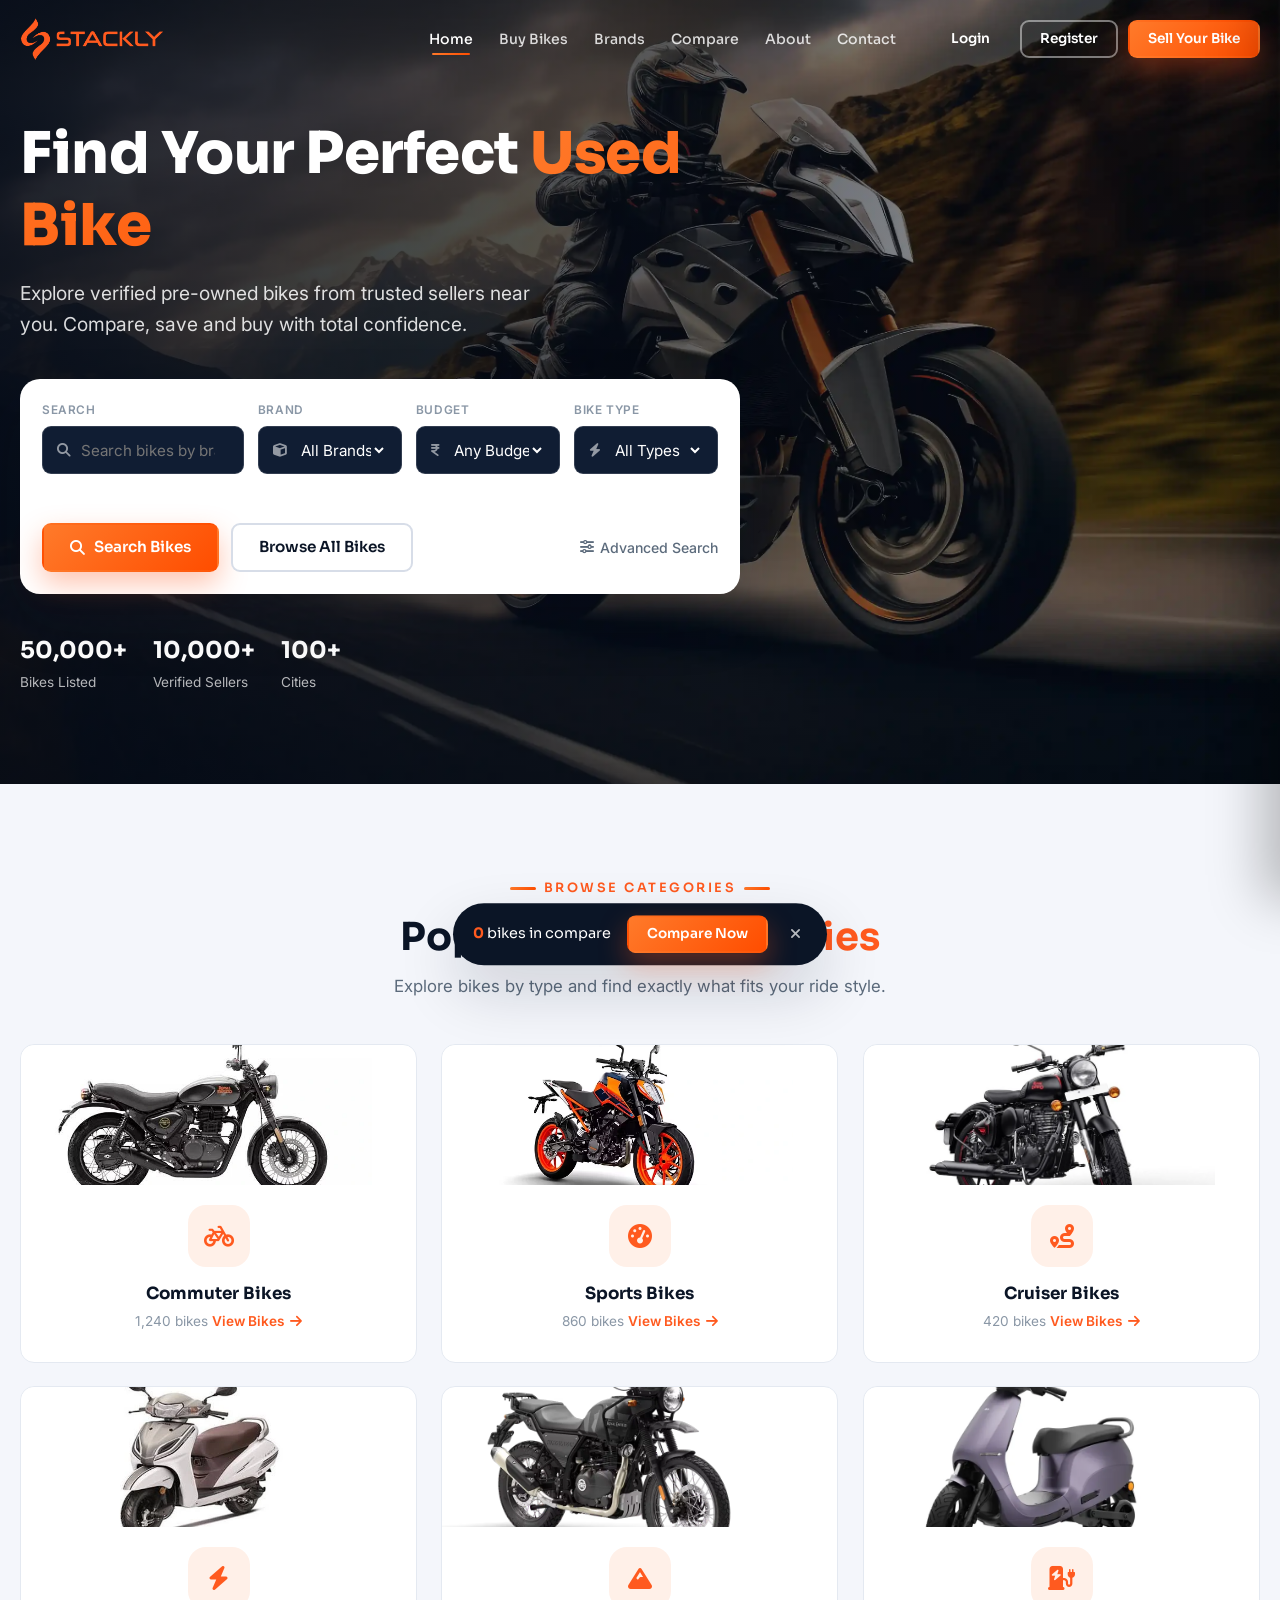
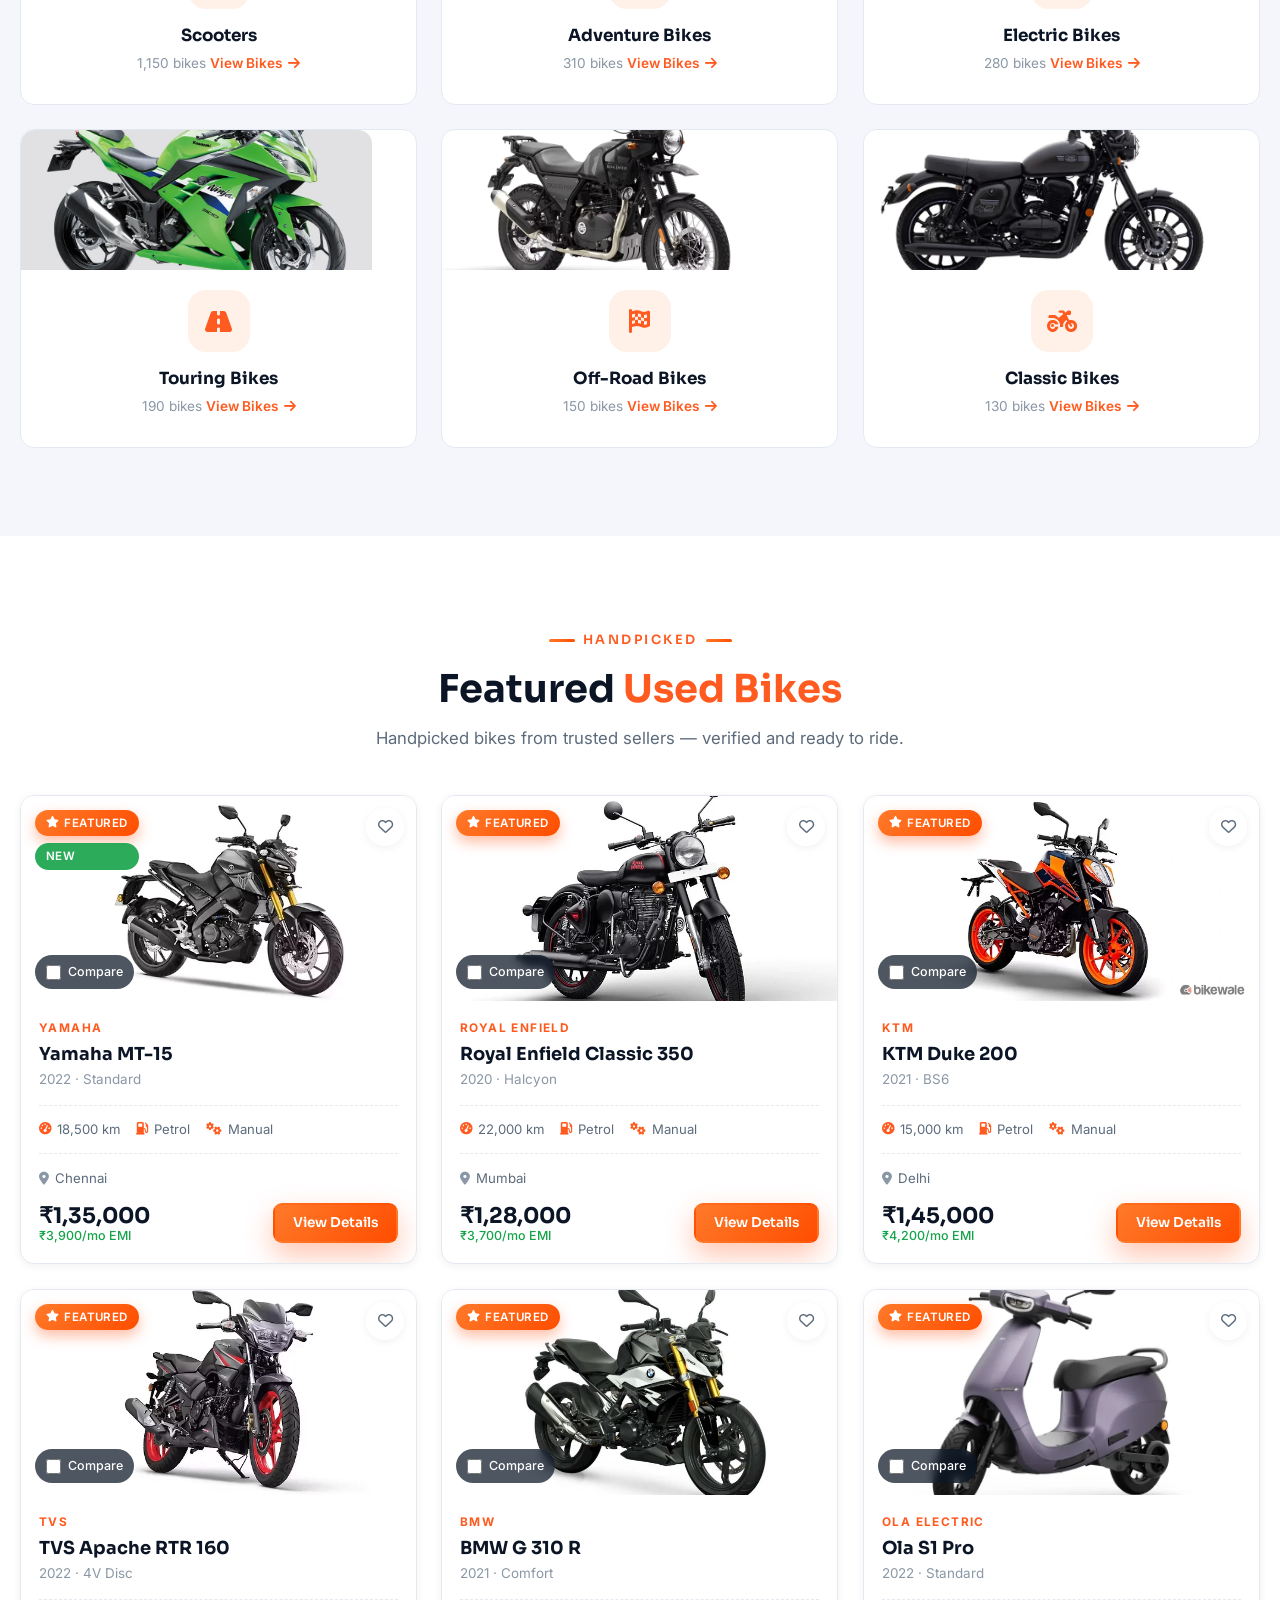
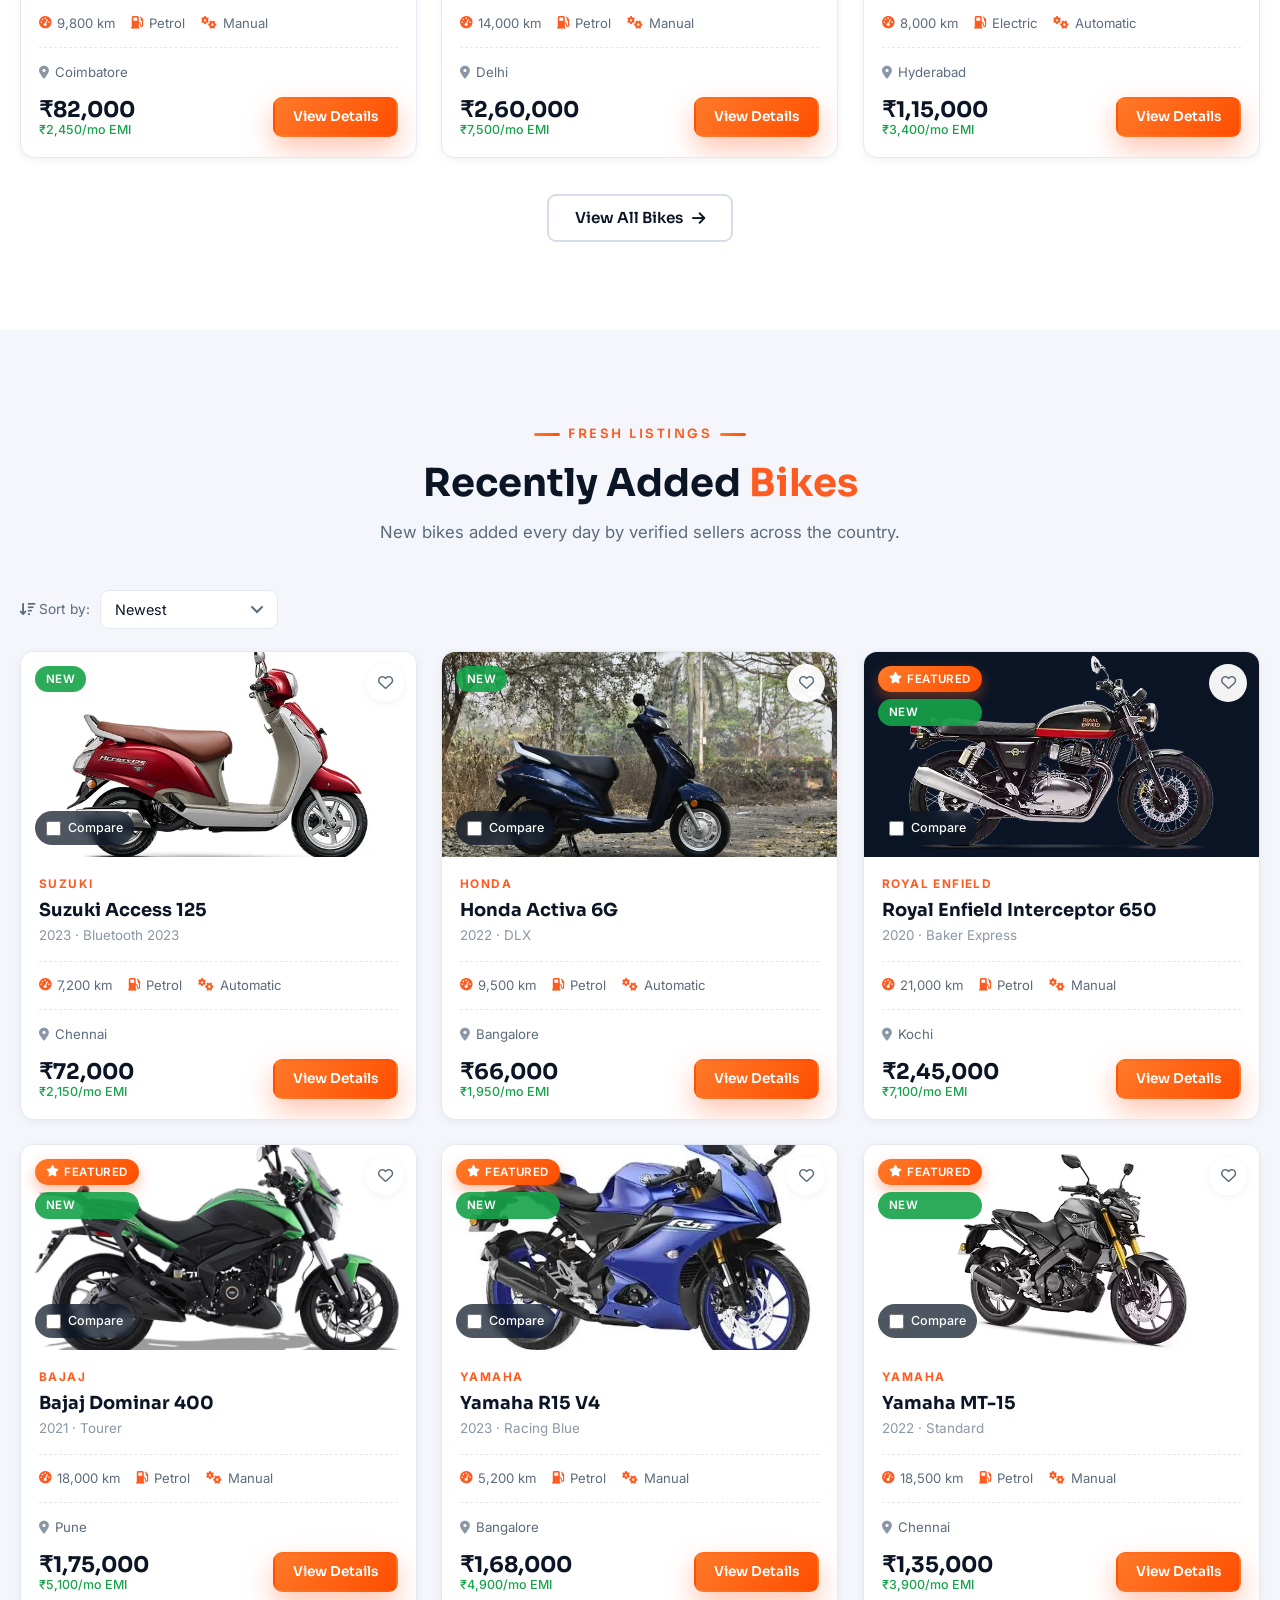
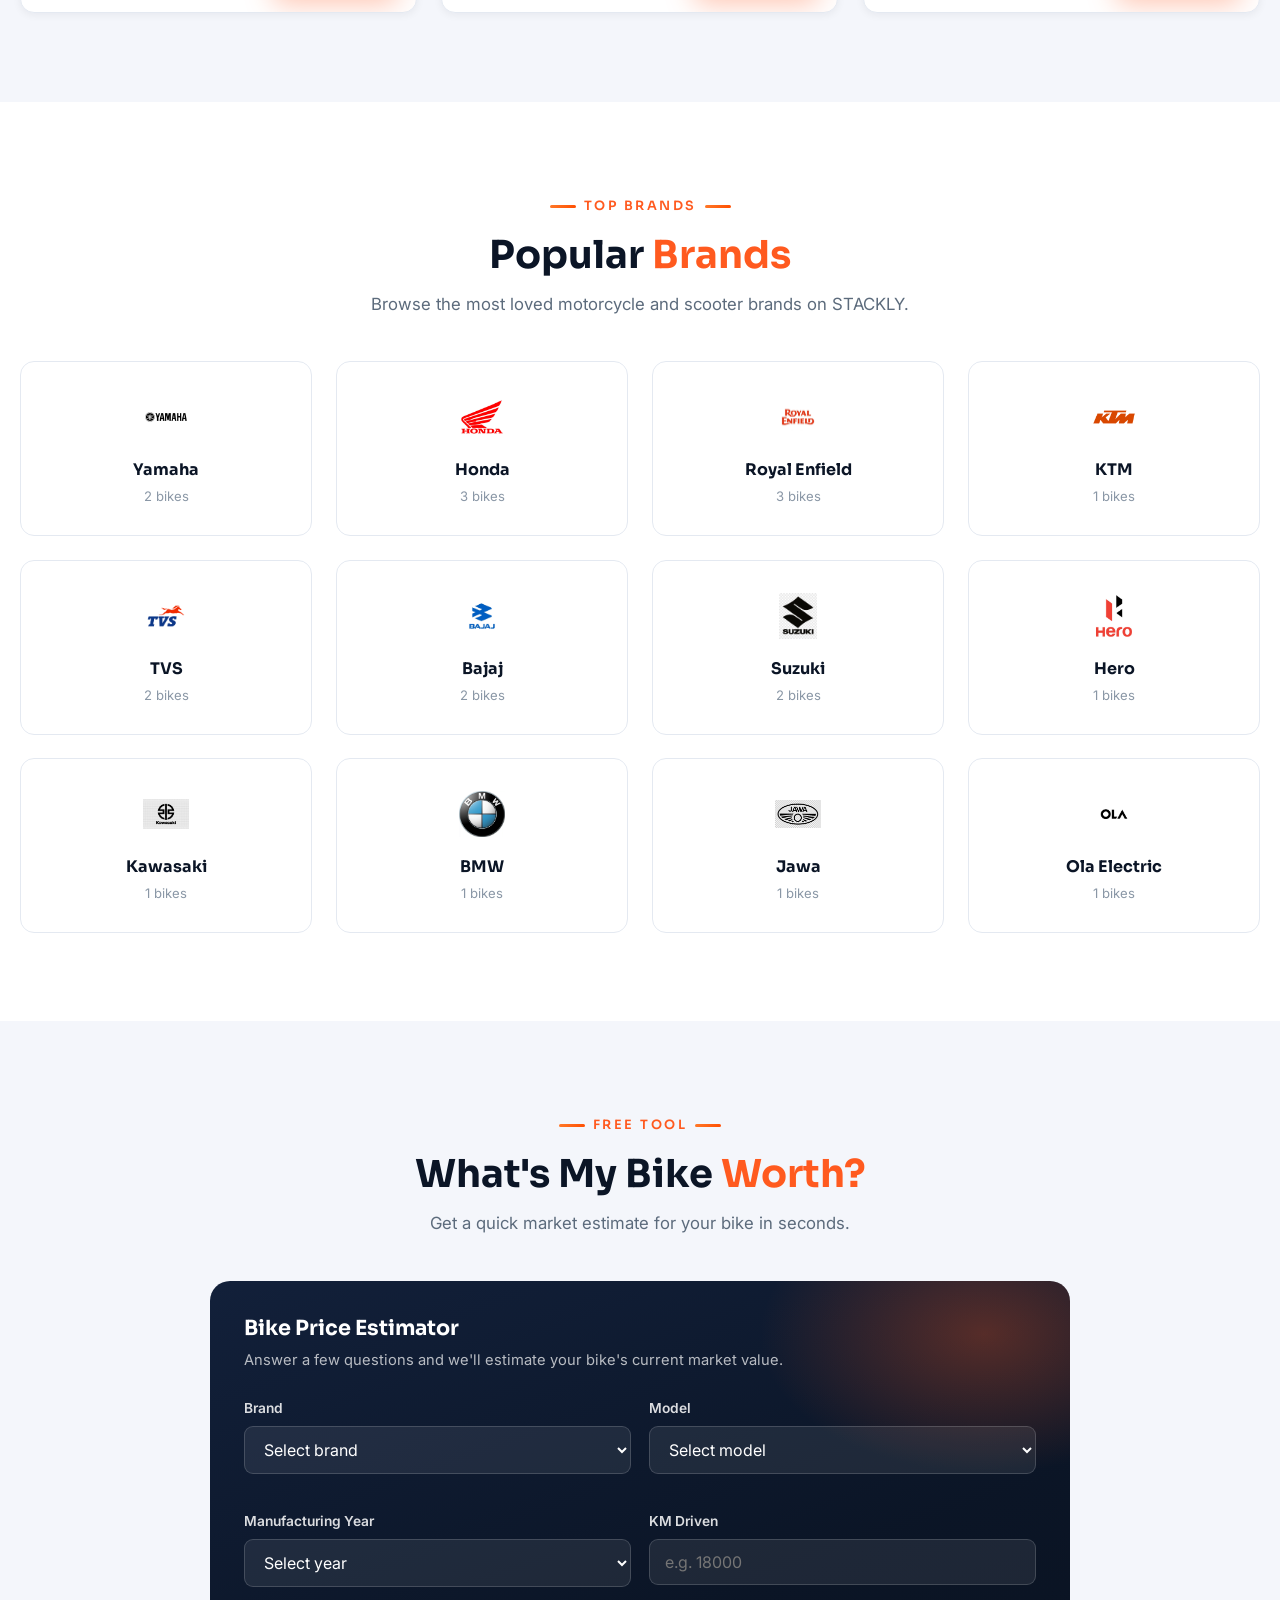
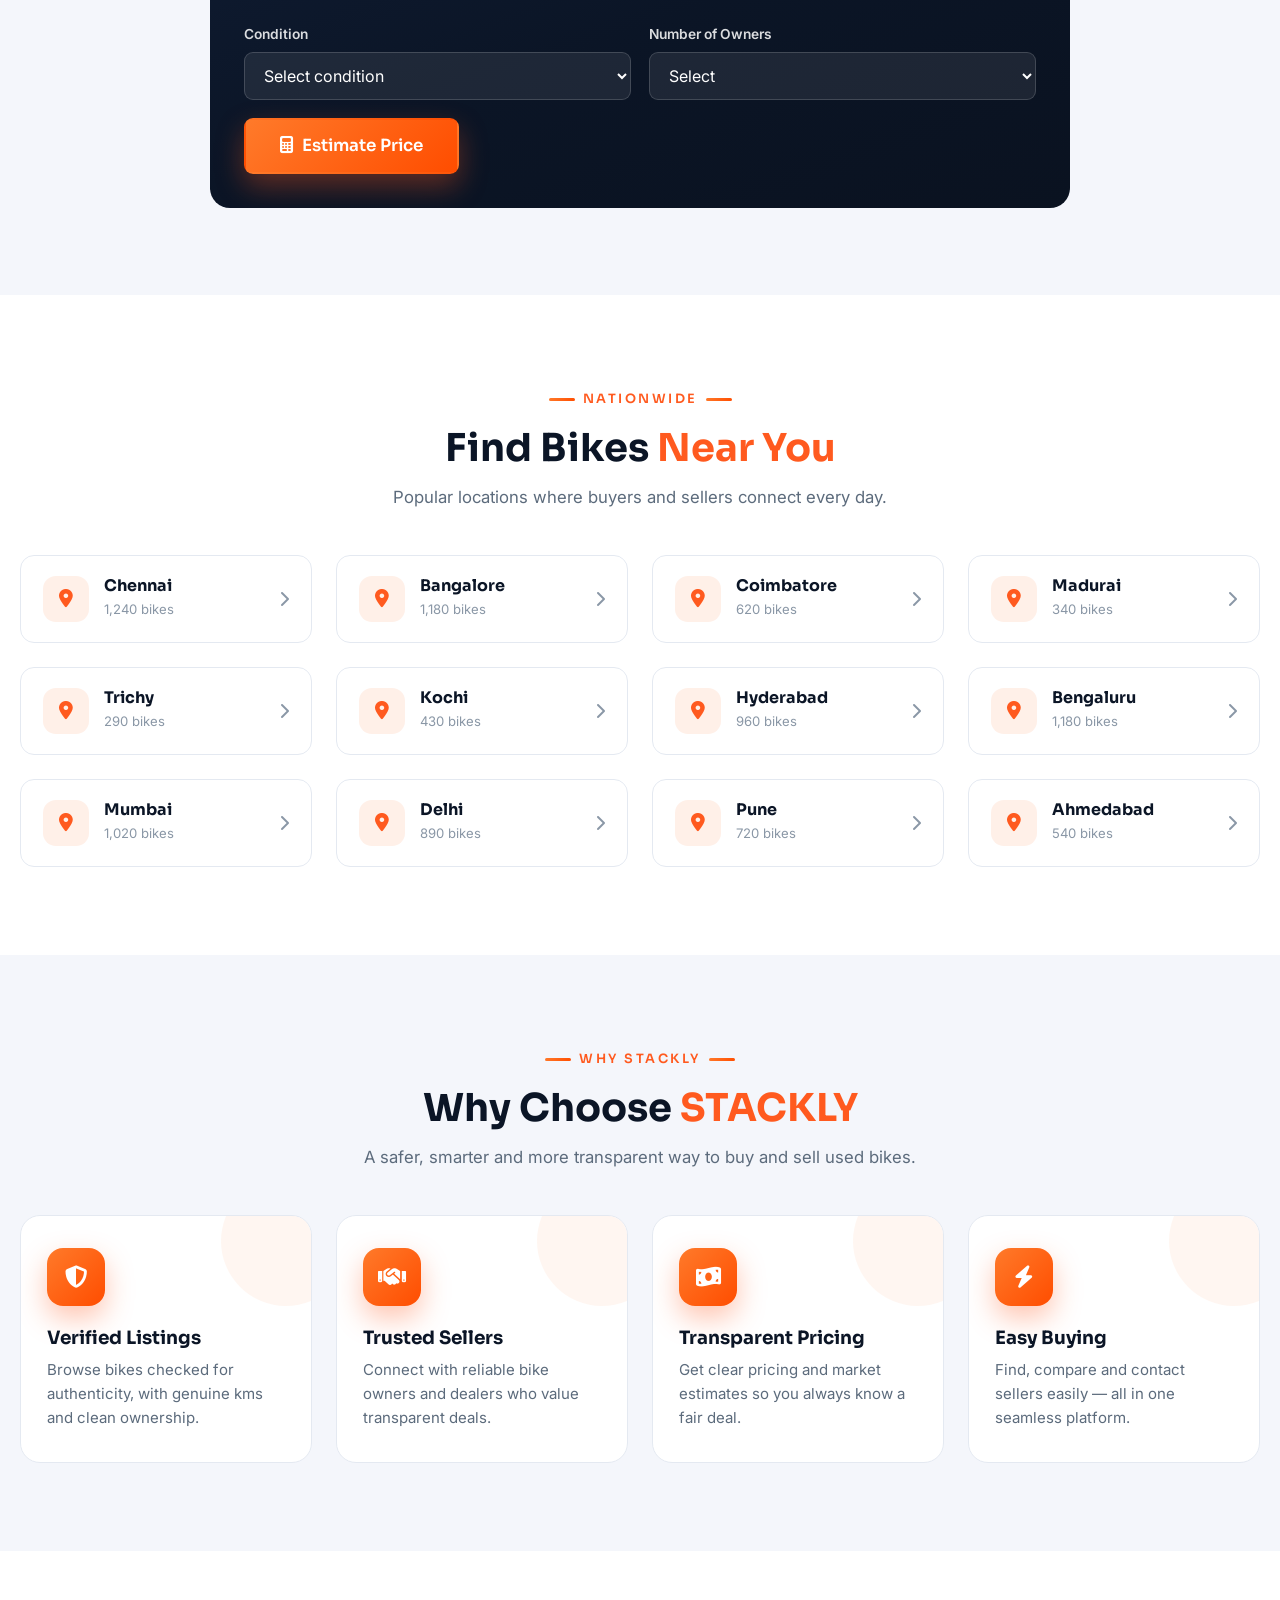
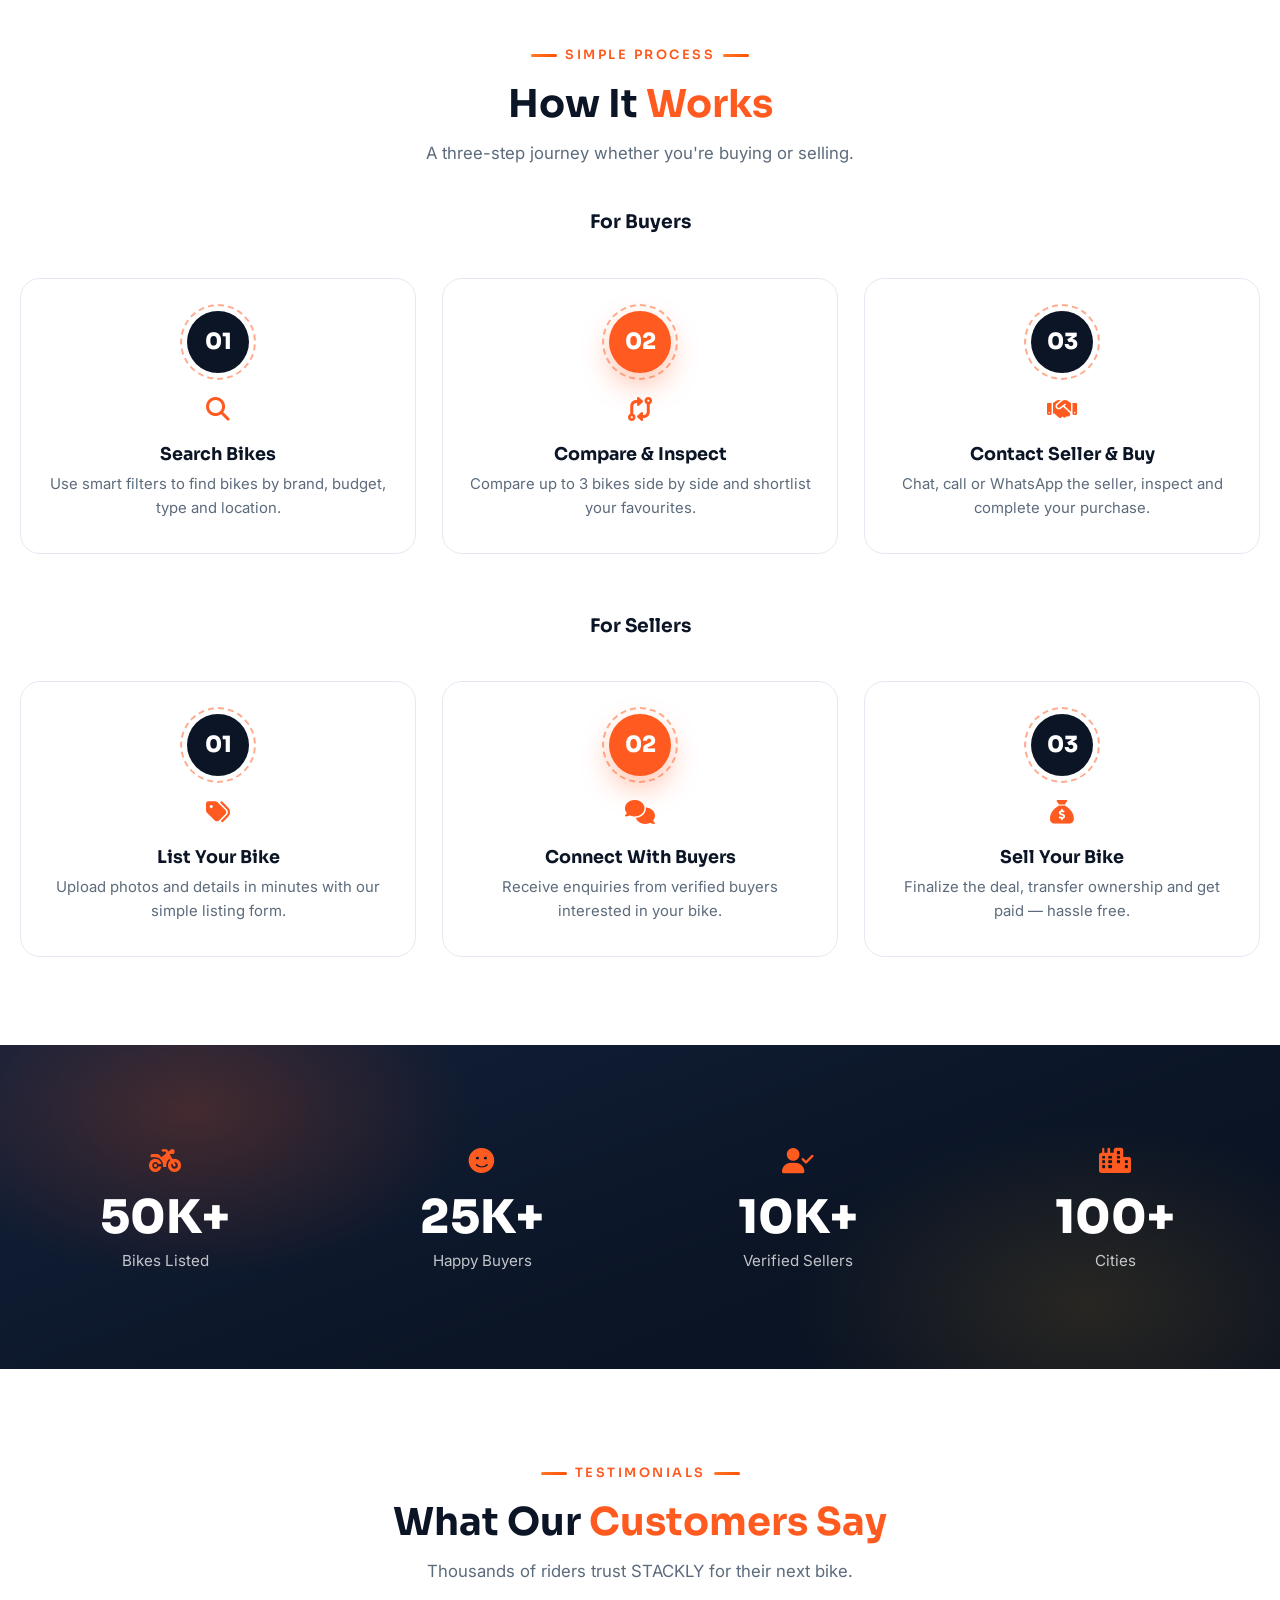
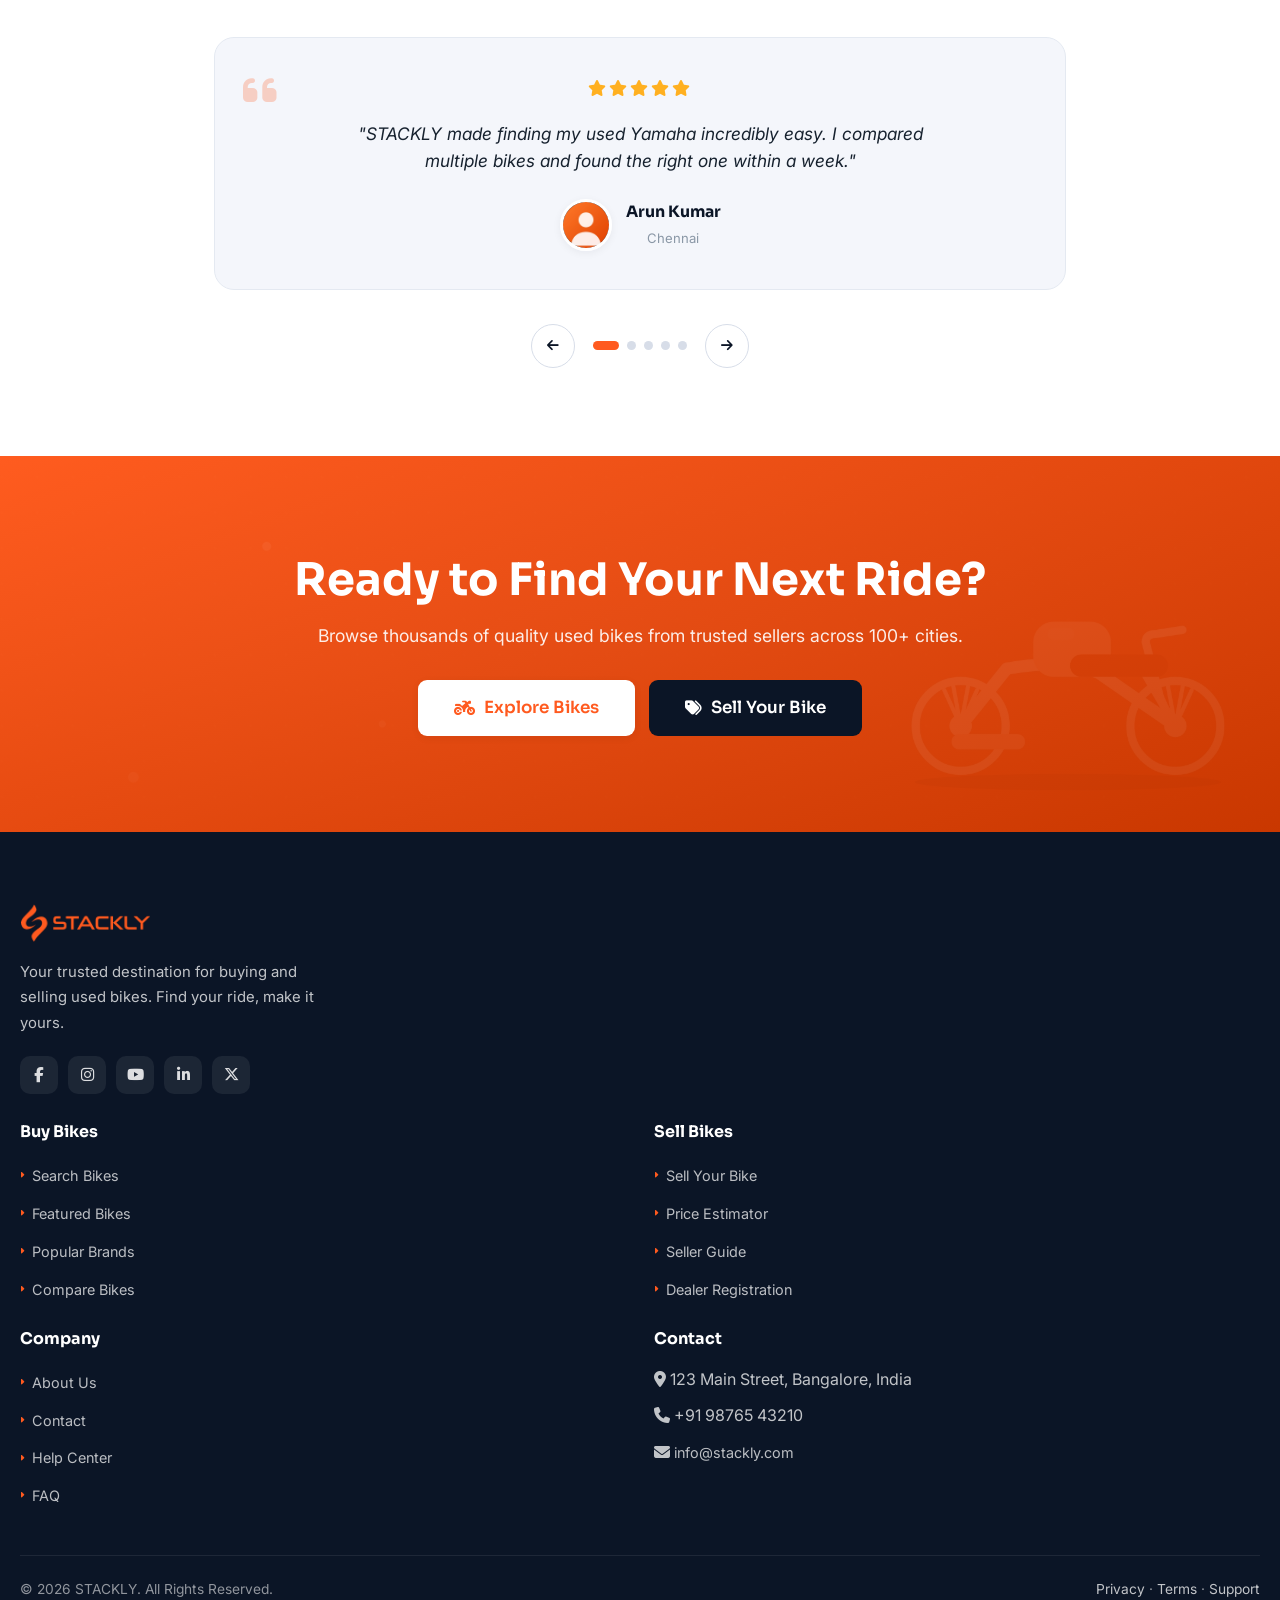
==== commit c3921349: "completed all" ====
--- a/index.html
+++ b/index.html
@@ -9,6 +9,8 @@
   <meta name="author" content="STACKLY">
   <meta name="theme-color" content="#0b1526">
 
+  <script>document.documentElement.className += " js";</script>
+
   <!-- Open Graph -->
   <meta property="og:type" content="website">
   <meta property="og:site_name" content="STACKLY">
@@ -29,6 +31,13 @@
   <link rel="stylesheet" href="css/responsive.css">
 </head>
 <body>
+
+  <!-- Fallback so the page is never hidden when JS is off or fails to load -->
+  <noscript>
+    <style>
+      .page-loader { display: none !important; }
+    </style>
+  </noscript>
 
   <!-- ================= PAGE LOADER ================= -->
   <div class="page-loader" id="pageLoader" aria-hidden="true">
@@ -221,7 +230,71 @@
           <h2 class="section-title">Popular Bike <span class="accent">Categories</span></h2>
           <p class="section-subtitle">Explore bikes by type and find exactly what fits your ride style.</p>
         </div>
-        <div class="grid grid-cards-lg" id="categoryGrid"><!-- injected by JS --></div>
+        <div class="grid grid-cards-lg" id="categoryGrid">
+          <div class="cat-card reveal">
+            <div class="cat-img"><img src="images/bikes/Commuter Bikes.webp" alt="Commuter Bikes" loading="lazy"></div>
+            <div class="cat-icon"><i class="fa-solid fa-bicycle"></i></div>
+            <h3>Commuter Bikes</h3>
+            <span class="cat-count">1,240 bikes</span>
+            <a class="cat-link" href="pages/bikes.html?type=Commuter">View Bikes <i class="fa-solid fa-arrow-right"></i></a>
+          </div>
+          <div class="cat-card reveal">
+            <div class="cat-img"><img src="images/bikes/KTM Duke 200.webp" alt="Sports Bikes" loading="lazy"></div>
+            <div class="cat-icon"><i class="fa-solid fa-gauge-high"></i></div>
+            <h3>Sports Bikes</h3>
+            <span class="cat-count">860 bikes</span>
+            <a class="cat-link" href="pages/bikes.html?type=Sports">View Bikes <i class="fa-solid fa-arrow-right"></i></a>
+          </div>
+          <div class="cat-card reveal">
+            <div class="cat-img"><img src="images/bikes/Royal Enfield Classic 350.webp" alt="Cruiser Bikes" loading="lazy"></div>
+            <div class="cat-icon"><i class="fa-solid fa-route"></i></div>
+            <h3>Cruiser Bikes</h3>
+            <span class="cat-count">420 bikes</span>
+            <a class="cat-link" href="pages/bikes.html?type=Cruiser">View Bikes <i class="fa-solid fa-arrow-right"></i></a>
+          </div>
+          <div class="cat-card reveal">
+            <div class="cat-img"><img src="images/bikes/honda-activa-6g.webp" alt="Scooters" loading="lazy"></div>
+            <div class="cat-icon"><i class="fa-solid fa-bolt"></i></div>
+            <h3>Scooters</h3>
+            <span class="cat-count">1,150 bikes</span>
+            <a class="cat-link" href="pages/bikes.html?type=Scooters">View Bikes <i class="fa-solid fa-arrow-right"></i></a>
+          </div>
+          <div class="cat-card reveal">
+            <div class="cat-img"><img src="images/bikes/Royal Enfield Himalayan 411.webp" alt="Adventure Bikes" loading="lazy"></div>
+            <div class="cat-icon"><i class="fa-solid fa-mountain"></i></div>
+            <h3>Adventure Bikes</h3>
+            <span class="cat-count">310 bikes</span>
+            <a class="cat-link" href="pages/bikes.html?type=Adventure">View Bikes <i class="fa-solid fa-arrow-right"></i></a>
+          </div>
+          <div class="cat-card reveal">
+            <div class="cat-img"><img src="images/bikes/Ola S1 Pro.webp" alt="Electric Bikes" loading="lazy"></div>
+            <div class="cat-icon"><i class="fa-solid fa-charging-station"></i></div>
+            <h3>Electric Bikes</h3>
+            <span class="cat-count">280 bikes</span>
+            <a class="cat-link" href="pages/bikes.html?type=Electric">View Bikes <i class="fa-solid fa-arrow-right"></i></a>
+          </div>
+          <div class="cat-card reveal">
+            <div class="cat-img"><img src="images/bikes/Kawasaki Ninja 300.webp" alt="Touring Bikes" loading="lazy"></div>
+            <div class="cat-icon"><i class="fa-solid fa-road"></i></div>
+            <h3>Touring Bikes</h3>
+            <span class="cat-count">190 bikes</span>
+            <a class="cat-link" href="pages/bikes.html?type=Touring">View Bikes <i class="fa-solid fa-arrow-right"></i></a>
+          </div>
+          <div class="cat-card reveal">
+            <div class="cat-img"><img src="images/bikes/Royal Enfield Himalayan 411.webp" alt="Off-Road Bikes" loading="lazy"></div>
+            <div class="cat-icon"><i class="fa-solid fa-flag-checkered"></i></div>
+            <h3>Off-Road Bikes</h3>
+            <span class="cat-count">150 bikes</span>
+            <a class="cat-link" href="pages/bikes.html?type=Off-Road">View Bikes <i class="fa-solid fa-arrow-right"></i></a>
+          </div>
+          <div class="cat-card reveal">
+            <div class="cat-img"><img src="images/bikes/Jawa 42.webp" alt="Classic Bikes" loading="lazy"></div>
+            <div class="cat-icon"><i class="fa-solid fa-motorcycle"></i></div>
+            <h3>Classic Bikes</h3>
+            <span class="cat-count">130 bikes</span>
+            <a class="cat-link" href="pages/bikes.html?type=Classic">View Bikes <i class="fa-solid fa-arrow-right"></i></a>
+          </div>
+        </div>
       </div>
     </section>
 
@@ -351,7 +424,68 @@
           <h2 class="section-title">Find Bikes <span class="accent">Near You</span></h2>
           <p class="section-subtitle">Popular locations where buyers and sellers connect every day.</p>
         </div>
-        <div class="grid grid-cards" id="cityGrid"><!-- injected by JS --></div>
+        <div class="grid grid-cards" id="cityGrid">
+          <a class="city-card reveal" href="pages/bikes.html?location=Chennai">
+            <div class="city-icon"><i class="fa-solid fa-location-dot"></i></div>
+            <div><h3>Chennai</h3><span>1,240 bikes</span></div>
+            <i class="fa-solid fa-chevron-right chev"></i>
+          </a>
+          <a class="city-card reveal" href="pages/bikes.html?location=Bangalore">
+            <div class="city-icon"><i class="fa-solid fa-location-dot"></i></div>
+            <div><h3>Bangalore</h3><span>1,180 bikes</span></div>
+            <i class="fa-solid fa-chevron-right chev"></i>
+          </a>
+          <a class="city-card reveal" href="pages/bikes.html?location=Coimbatore">
+            <div class="city-icon"><i class="fa-solid fa-location-dot"></i></div>
+            <div><h3>Coimbatore</h3><span>620 bikes</span></div>
+            <i class="fa-solid fa-chevron-right chev"></i>
+          </a>
+          <a class="city-card reveal" href="pages/bikes.html?location=Madurai">
+            <div class="city-icon"><i class="fa-solid fa-location-dot"></i></div>
+            <div><h3>Madurai</h3><span>340 bikes</span></div>
+            <i class="fa-solid fa-chevron-right chev"></i>
+          </a>
+          <a class="city-card reveal" href="pages/bikes.html?location=Trichy">
+            <div class="city-icon"><i class="fa-solid fa-location-dot"></i></div>
+            <div><h3>Trichy</h3><span>290 bikes</span></div>
+            <i class="fa-solid fa-chevron-right chev"></i>
+          </a>
+          <a class="city-card reveal" href="pages/bikes.html?location=Kochi">
+            <div class="city-icon"><i class="fa-solid fa-location-dot"></i></div>
+            <div><h3>Kochi</h3><span>430 bikes</span></div>
+            <i class="fa-solid fa-chevron-right chev"></i>
+          </a>
+          <a class="city-card reveal" href="pages/bikes.html?location=Hyderabad">
+            <div class="city-icon"><i class="fa-solid fa-location-dot"></i></div>
+            <div><h3>Hyderabad</h3><span>960 bikes</span></div>
+            <i class="fa-solid fa-chevron-right chev"></i>
+          </a>
+          <a class="city-card reveal" href="pages/bikes.html?location=Bengaluru">
+            <div class="city-icon"><i class="fa-solid fa-location-dot"></i></div>
+            <div><h3>Bengaluru</h3><span>1,180 bikes</span></div>
+            <i class="fa-solid fa-chevron-right chev"></i>
+          </a>
+          <a class="city-card reveal" href="pages/bikes.html?location=Mumbai">
+            <div class="city-icon"><i class="fa-solid fa-location-dot"></i></div>
+            <div><h3>Mumbai</h3><span>1,020 bikes</span></div>
+            <i class="fa-solid fa-chevron-right chev"></i>
+          </a>
+          <a class="city-card reveal" href="pages/bikes.html?location=Delhi">
+            <div class="city-icon"><i class="fa-solid fa-location-dot"></i></div>
+            <div><h3>Delhi</h3><span>890 bikes</span></div>
+            <i class="fa-solid fa-chevron-right chev"></i>
+          </a>
+          <a class="city-card reveal" href="pages/bikes.html?location=Pune">
+            <div class="city-icon"><i class="fa-solid fa-location-dot"></i></div>
+            <div><h3>Pune</h3><span>720 bikes</span></div>
+            <i class="fa-solid fa-chevron-right chev"></i>
+          </a>
+          <a class="city-card reveal" href="pages/bikes.html?location=Ahmedabad">
+            <div class="city-icon"><i class="fa-solid fa-location-dot"></i></div>
+            <div><h3>Ahmedabad</h3><span>540 bikes</span></div>
+            <i class="fa-solid fa-chevron-right chev"></i>
+          </a>
+        </div>
       </div>
     </section>
 
--- a/css/style.css
+++ b/css/style.css
@@ -2083,14 +2083,15 @@
 }
 
 /* ---------- 22. SCROLL REVEAL ---------- */
-.reveal {
+/* Content is visible by default; hidden state only applies when JS is active */
+html.js .reveal {
   opacity: 0;
   transform: translateY(34px);
   transition: opacity 0.7s ease, transform 0.7s var(--ease-bounce);
   will-change: opacity, transform;
 }
 
-.reveal.visible {
+html.js .reveal.visible {
   opacity: 1;
   transform: none;
 }
